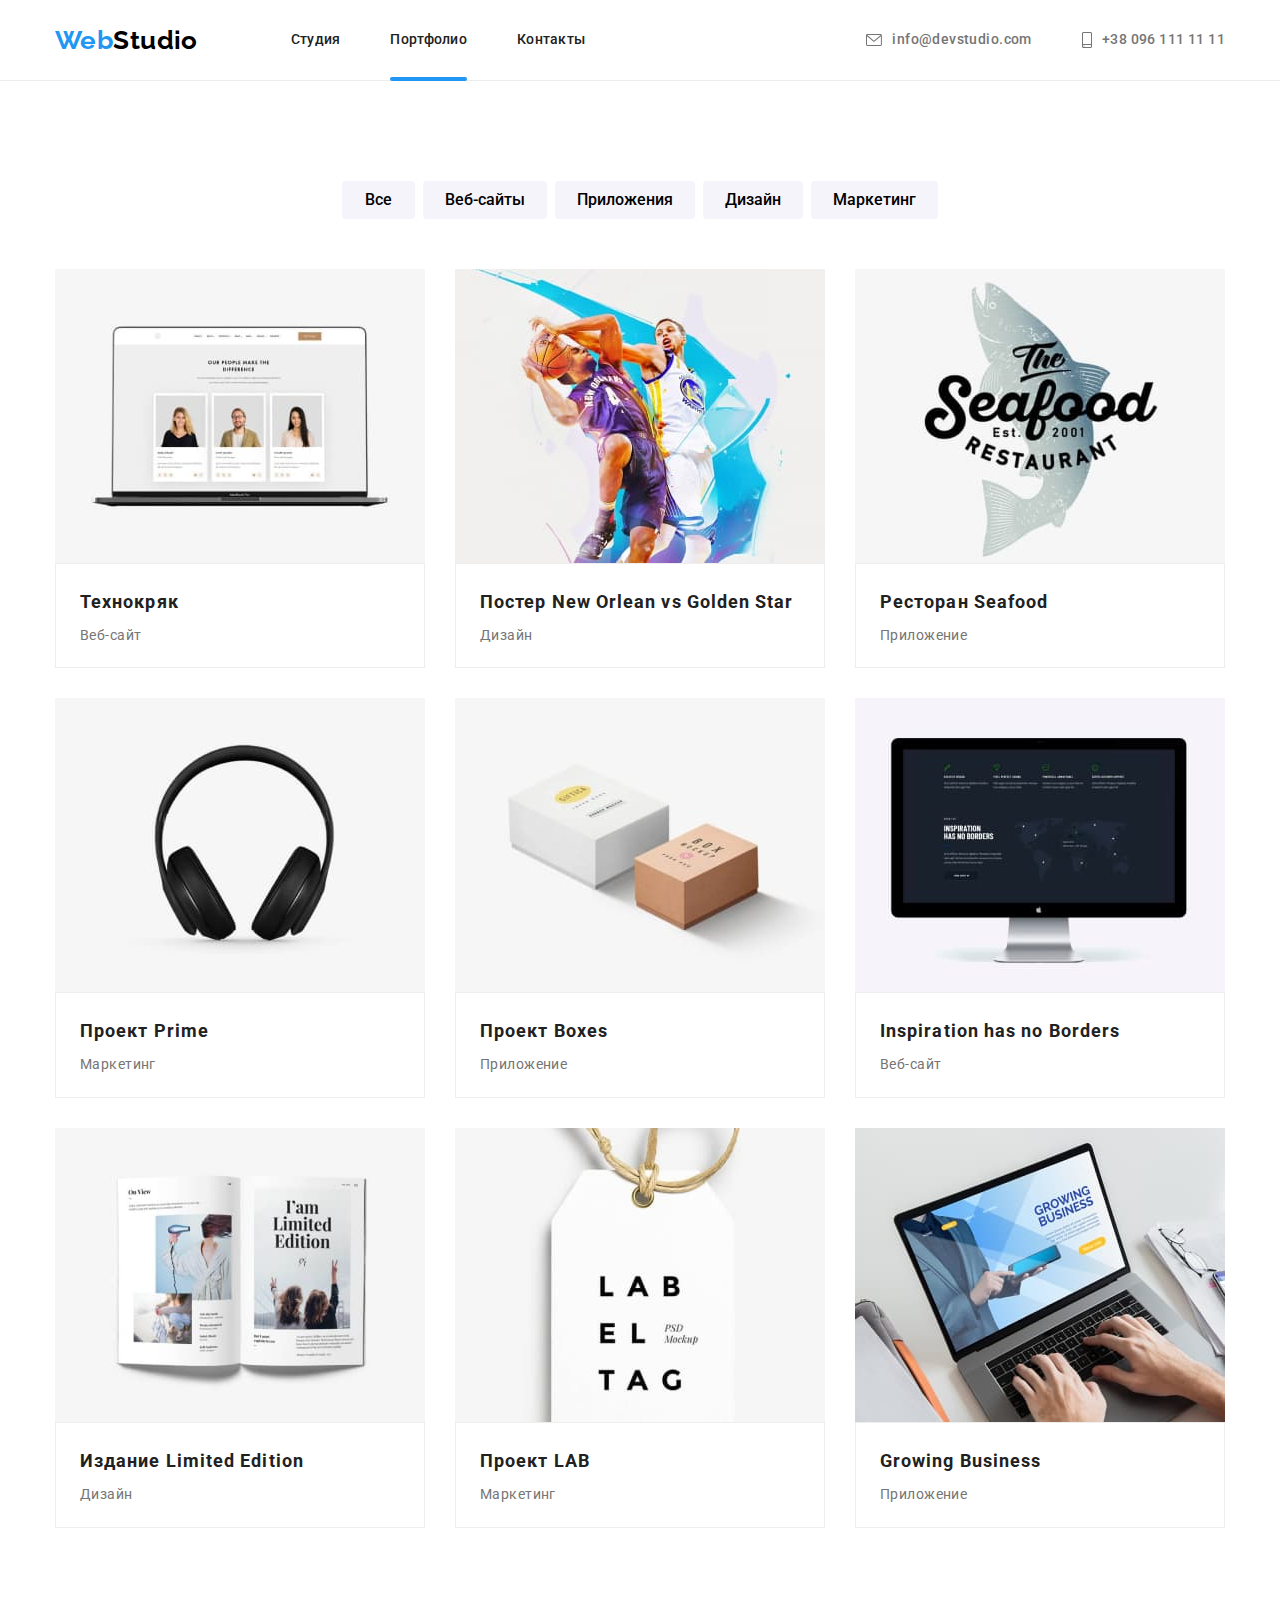
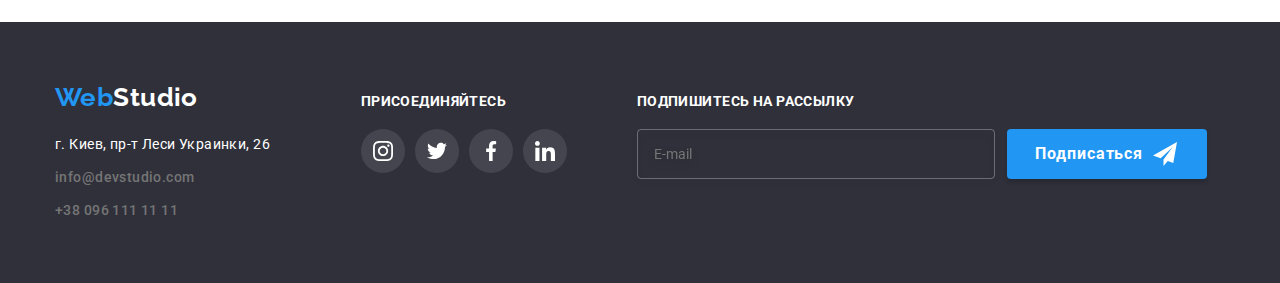
==== portfolio.html @ 2341b4da "add" ====
<!DOCTYPE html>
<html lang="en">
<head>
    <meta charset="UTF-8">
    <meta http-equiv="X-UA-Compatible" content="IE=edge">
    <meta name="viewport" content="width=device-width, initial-scale=1.0">
    <title>Document</title>
    <link rel="preconnect" href="https://fonts.googleapis.com">
    <link rel="preconnect" href="https://fonts.gstatic.com" crossorigin>
    <link href="https://fonts.googleapis.com/css2?family=Raleway:wght@700&family=Roboto:wght@400;500;700;900&display=swap" rel="stylesheet">
    <link rel="stylesheet" href="https://cdnjs.cloudflare.com/ajax/libs/modern-normalize/1.1.0/modern-normalize.min.css">
    <link rel="stylesheet" href="./css/styles.css">
    <link rel="stylesheet" href="./css/main.min.css">
</head>
<body>
    <header class="header">
        <div class="container">
            <nav class="navigation"><a href="./index.html" class="logo">Web<span class="logo__two">Studio</span></a>
                <ul class="header__list">
                    <li class="header__list-item"><a href="./index.html" class="header__buttons">Студия</a></li>
                    <li class="header__list-item"><a href="./portfolio.html" class="header__buttons current">Портфолио</a></li>
                    <li class="header__list-item"><a href="#" class="header__buttons">Контакты</a></li>
                </ul>
            </nav>
            <ul class="header__list-two">
                <li class="header__list-two-item"><a href="mailto:info@devstudio.com" class="email"><svg
                            class="email-envelope" width="16" height="12">
                            <use href="./images/icons.svg#icon-envelope"></use>
                        </svg>info@devstudio.com</a></li>
                <li class="phone-contacts"><a href="tel:+380961111111" class="phone"><svg class="smartphone" width="10"
                            height="16">
                            <use href="./images/icons.svg#icon-smartphone"></use>
                        </svg>+38 096 111 11 11</a></li>
            </ul>
        </div>
    </header>

        <main>
            <section class="our-works__list">
                <div class="container">
                    <h1 class="visually-hidden">Наши работы</h1>
                    <ul class="list-portfolio">
                        <li class="list-portfolio__item"><button type="button" class="buttons-portfolio">Все</button></li>
            
                        <li class="list-portfolio__item"><button type="button" class="buttons-portfolio">Веб-сайты</button></li>
            
                        <li class="list-portfolio__item"><button type="button" class="buttons-portfolio">Приложения</button></li>
            
                        <li class="list-portfolio__item"><button type="button" class="buttons-portfolio">Дизайн</button></li>
            
                        <li class="list-portfolio__item"><button type="button" class="buttons-portfolio">Маркетинг</button></li>
                    </ul>
            
                
                    <ul class="works-list">
                        <li class="works-list__item">
                            <a href="#" class="works-list__link">
                                <div class="portfolio__up-text__wrap"><img src="./images/portf1.jpg" alt="Ноутбук с открытым веб-сайтом" width="370" height="294">
                                <p class="portfolio__up-text">Ресурс пропонує комплексні пропозиції з різним рівнем функціоналу та сервісів. Все це дозволить відвідувачу отримати вичерпні відомості про компанію чи приватну особу.</p></div>
                            <div class="works-list__description">
                                <h2 class="portfolio-title">Технокряк</h2>
                                <p class="colour-type-of-work">Веб-сайт</p>
                            </div></a>
                        </li>
                        <li class="works-list__item">
                            <a href="#" class="works-list__link">
                                <div class="portfolio__up-text__wrap"><img src="./images/portf2.jpg" alt="Ноутбук с открытым веб-сайтом" width="370" height="294">
                                <p class="portfolio__up-text">Ресурс пропонує комплексні пропозиції з різним рівнем функціоналу та сервісів. Все це дозволить відвідувачу отримати вичерпні відомості про компанію чи приватну особу.</p></div>
                            <div class="works-list__description">
                                <h2 class="portfolio-title">Постер New Orlean vs Golden Star</h2>
                                <p class="colour-type-of-work">Дизайн</p>
                            </div></a>
                        </li>
                        <li class="works-list__item">
                            <a href="#" class="works-list__link">
                                <div class="portfolio__up-text__wrap"><img src="./images/portf3.jpg" alt="Ноутбук с открытым веб-сайтом" width="370" height="294">
                                <p class="portfolio__up-text">Ресурс пропонує комплексні пропозиції з різним рівнем функціоналу та сервісів. Все це дозволить відвідувачу отримати вичерпні відомості про компанію чи приватну особу.</p></div>
                            <div class="works-list__description">
                                <h2 class="portfolio-title">Ресторан Seafood</h2>
                                <p class="colour-type-of-work">Приложение</p>
                            </div></a>
                        </li>
                        <li class="works-list__item">
                            <a href="#" class="works-list__link">
                                <div class="portfolio__up-text__wrap"><img src="./images/portf4.jpg" alt="Ноутбук с открытым веб-сайтом" width="370" height="294">
                                <p class="portfolio__up-text">Ресурс пропонує комплексні пропозиції з різним рівнем функціоналу та сервісів. Все це дозволить відвідувачу отримати вичерпні відомості про компанію чи приватну особу.</p></div>
                            <div class="works-list__description">
                                <h2 class="portfolio-title">Проект Prime</h2>
                                <p class="colour-type-of-work">Маркетинг</p>
                            </div>
                            </a>
                        </li>
                        <li class="works-list__item">
                            <a href="#" class="works-list__link">
                                <div class="portfolio__up-text__wrap"><img src="./images/portf5.jpg" alt="Ноутбук с открытым веб-сайтом" width="370" height="294">
                                <p class="portfolio__up-text">Ресурс пропонує комплексні пропозиції з різним рівнем функціоналу та сервісів. Все це дозволить відвідувачу отримати вичерпні відомості про компанію чи приватну особу.</p></div>
                            <div class="works-list__description">
                                <h2 class="portfolio-title">Проект Boxes</h2>
                                <p class="colour-type-of-work">Приложение</p>
                            </div></a>
                        </li>
                        <li class="works-list__item">
                            <a href="#" class="works-list__link">
                                <div class="portfolio__up-text__wrap"><img src="./images/portf6.jpg" alt="Ноутбук с открытым веб-сайтом" width="370" height="294">
                                <p class="portfolio__up-text">Ресурс пропонує комплексні пропозиції з різним рівнем функціоналу та сервісів. Все це дозволить відвідувачу отримати вичерпні відомості про компанію чи приватну особу.</p></div>
                            <div class="works-list__description">
                                <h2 class="portfolio-title">Inspiration has no Borders</h2>
                                <p class="colour-type-of-work">Веб-сайт</p>
                            </div></a>
                        </li>
                        <li class="works-list__item">
                            <a href="#" class="works-list__link">
                                <div class="portfolio__up-text__wrap"><img src="./images/portf7.jpg" alt="Ноутбук с открытым веб-сайтом" width="370" height="294">
                                <p class="portfolio__up-text">Ресурс пропонує комплексні пропозиції з різним рівнем функціоналу та сервісів. Все це дозволить відвідувачу отримати вичерпні відомості про компанію чи приватну особу.</p></div>
                            <div class="works-list__description">
                                <h2 class="portfolio-title">Издание Limited Edition</h2>
                                <p class="colour-type-of-work">Дизайн</p>
                            </div></a>
                        </li>
                        <li class="works-list__item">
                            <a href="#" class="works-list__link">
                                <div class="portfolio__up-text__wrap"><img src="./images/portf8.jpg" alt="Ноутбук с открытым веб-сайтом" width="370" height="294">
                                <p class="portfolio__up-text">Ресурс пропонує комплексні пропозиції з різним рівнем функціоналу та сервісів. Все це дозволить відвідувачу отримати вичерпні відомості про компанію чи приватну особу.</p></div>
                            <div class="works-list__description">
                                <h2 class="portfolio-title">Проект LAB</h2>
                                <p class="colour-type-of-work">Маркетинг</p>
                            </div></a>
                        </li>
                        <li class="works-list__item">
                            <a href="#" class="works-list__link">
                                <div class="portfolio__up-text__wrap"><img src="./images/portf9.jpg" alt="Ноутбук с открытым веб-сайтом" width="370" height="294">
                                <p class="portfolio__up-text">Ресурс пропонує комплексні пропозиції з різним рівнем функціоналу та сервісів. Все це дозволить відвідувачу отримати вичерпні відомості про компанію чи приватну особу.</p></div>
                            <div class="works-list__description">
                                <h2 class="portfolio-title">Growing Business</h2>
                                <p class="colour-type-of-work">Приложение</p>
                            </div></a>
                        </li>
                    </ul>
                </div>
            </section>
        </main>

        <footer class="footer">
            <div class="container">
                <div class="footer__section">
                    <a href="./index.html" class="logo">Web<span class="logo__three">Studio</span></a>
                    <address>
                        <ul class="footer__list">
                            <li class="footer__list-item"><a href="https://goo.gl/maps/CPtrU1FHBa2aNyZL9" target="_blank"
                                    rel="noopener noreferrer nofollow" class="location">г. Киев, пр-т Леси Украинки, 26</a></li>
                            <li class="footer__list-item"><a href="mailto:info@devstudio.com"
                                    class="email">info@devstudio.com</a></li>
                            <li class="footer__list-item"><a href="tel:+380961111111" class="phone">+38 096 111 11 11</a></li>
                        </ul>
                    </address>
                </div>
                <div class="footer__section">
                    <p class="footer__join">Присоединяйтесь</h2>
                    <ul class="footer__media-list">
                        <li class="footer__social-media"><a href="" class="footer__media-item media-item-footer"><svg class="footer__instagram"
                                    width="20" height="20">
                                    <use href="./images/icons.svg#icon-instagram"></use>
                                </svg></a></li>
                        <li class="footer__social-media"><a href="" class="footer__media-item media-item-footer"><svg class="footer__twitter"
                                    width="20" height="20">
                                    <use href="./images/icons.svg#icon-twitter"></use>
                                </svg></a></li>
                        <li class="footer__social-media"><a href="" class="footer__media-item media-item-footer"><svg class="footer__facebook"
                                    width="20" height="20">
                                    <use href="./images/icons.svg#icon-facebook"></use>
                                </svg></a></li>
                        <li class="footer__social-media"><a href="" class="footer__media-item media-item-footer"><svg class="footer__linkedin"
                                    width="20" height="20">
                                    <use href="./images/icons.svg#icon-linkedin"></use>
                                </svg></a></li>
                    </ul>
                </div>
                <div>
                    <p class="footer__sign-up">Подпишитесь на рассылку</p>
                    <form class="online__form">
                        <input type="email" class="online__input" placeholder="E-mail">
                        <button type="submit" class="online__btn btn">Подписаться <svg class="send-icon" width="24" height="24">
                                <use href="./images/icons.svg#icon-icon-send"></use>
                            </svg></button>
                    </form>
        
                </div>
            </div>
        </footer>
</body>
</html>
---- css/styles.css ----

---- css/main.min.css ----
:root{--primary-text-colour: #212121;--accent-text-colour: #2196F3;--background-colour: #FFFFFF;--black-colour: #000;--grey-colour: #2F303A;--light-grey-colour: #757575;--for-one-white: #F5F4FA;--smth-grey: #EEEEEE;--for-header: #ECECEC;--for-media: #AFB1B8}.visually-hidden{position:absolute;white-space:nowrap;width:1px;height:1px;overflow:hidden;border:0;padding:0;clip:rect(0 0 0 0);clip-path:inset(50%);margin:-1px}.container{width:1200px;padding-left:15px;padding-right:15px;margin:0 auto}.list-member{border-radius:4px;margin-right:30px;width:170px;height:92px}.list-member:last-child{margin-right:0}.list-member:hover,.list-member:focus{border:1px solid var(--accent-text-colour)}.media-item-footer{width:44px;height:44px;border-radius:50%;display:flex;align-items:center;justify-content:center;transition:background-color 250ms cubic-bezier(0.4, 0, 0.2, 1)}.media-item-footer:hover,.media-item-footer:focus{background-color:var(--accent-text-colour)}.btn{font-weight:700;font-size:16px;line-height:30px;cursor:pointer;background-color:var(--accent-text-colour);color:var(--background-colour);border:1px rgba(0,0,0,0);transition:background-color 250ms cubic-bezier(0.4, 0, 0.2, 1)}.btn:hover,.btn:focus{background:#188ce8;box-shadow:0px 4px 4px rgba(0,0,0,.15)}a{display:inline-block;text-decoration:none}img{display:block;max-width:100%;height:auto}ul{padding:0;margin:0;list-style:none}body{background-color:var(--background-colour);color:var(--primary-text-colour);font-family:"Roboto",sans-serif;font-size:14px;line-height:1.71;letter-spacing:.03em}.header{border-bottom:1px solid var(--for-header)}.header .container{display:flex;align-items:center}.logo{font-family:"Raleway",sans-serif;font-weight:700;font-size:26px;line-height:1.19;color:var(--accent-text-colour);margin-right:93px;display:block;display:flex}.logo__two{color:var(--black-colour);display:flex}.current:after{content:"";position:absolute;display:block;width:100%;height:4px;bottom:-1px;left:0;background-color:var(--accent-text-colour);border:none;border-radius:2px}.header__list{margin:0;padding:0;display:block;display:flex;align-items:center}.header__list .header__list-item{margin-right:50px}.header__list .header__list-item:last-child{margin-right:0}.header__list .phone-contacts{margin-right:0}.header__list:hover,.header__list:focus{color:var(--accent-text-colour)}.header__list-two{margin:0;padding:0;display:block;display:flex;align-items:center}.header__list-two .header__list-two-item{margin-right:50px}.header__list-two:hover,.header__list-two:focus{color:var(--accent-text-colour)}.navigation{margin-right:auto;display:flex;align-items:center}.header__buttons{position:relative;font-weight:500;font-size:14px;line-height:1.14;letter-spacing:.02em;color:var(--primary-text-colour);padding-top:32px;padding-bottom:32px;display:inline-block;transition:color 250ms cubic-bezier(0.4, 0, 0.2, 1)}.header__buttons:hover,.header__buttons:focus{color:var(--accent-text-colour)}.phone{color:var(--light-grey-colour);font-weight:500;display:flex;align-items:center;fill:currentColor;transition:color 250ms cubic-bezier(0.4, 0, 0.2, 1)}.phone:focus,.phone:hover{color:var(--accent-text-colour)}.email{color:var(--light-grey-colour);font-weight:500;display:flex;align-items:center;fill:currentColor;transition:color 250ms cubic-bezier(0.4, 0, 0.2, 1)}.email:focus,.email:hover{color:var(--accent-text-colour)}.email-envelope{margin-right:10px}.smartphone{margin-right:10px}.smartphone:hover,.smartphone:focus{fill:var(--accent-text-colour)}.hero{background-image:linear-gradient(rgba(47, 48, 58, 0.4), rgba(47, 48, 58, 0.4)),url(../images/hero.jpg);background-position:center;background-size:1600px 600px;background-repeat:no-repeat;text-align:center;padding-bottom:200px;padding-top:200px}.order__button{display:inline-block;font-size:16px;font-weight:700;line-height:1.875;cursor:pointer;background-color:var(--accent-text-colour);color:var(--background-colour);border:1px rgba(0,0,0,0);padding:10px 32px;min-width:216px;border-radius:4px;transition:background-color 250ms cubic-bezier(0.4, 0, 0.2, 1)}.order__button:hover,.order__button:focus{background:#188ce8;box-shadow:0px 4px 4px rgba(0,0,0,.15)}.decidions{font-weight:900;font-size:44px;line-height:1.4;letter-spacing:.06em;text-transform:uppercase;color:var(--background-colour);margin-top:0px;margin-bottom:30px}.hero__container{width:696px}.particular-qualities{padding-top:94px}.our-qualities{font-weight:700;font-size:36px;line-height:1.7;text-align:center;margin-top:0;margin-bottom:50px}.our-qualities__list{display:flex;padding-left:0px}.our-qualities__list-item{margin-right:30px}.diagram__background,.clock__background,.antenna__background,.astronaut__background{background-color:var(--for-one-white);width:270px;height:120px;display:flex;align-items:center;justify-content:center;margin-bottom:20px}.our-special-quality{margin-top:0;font-weight:700;font-size:14px;line-height:1.14;text-transform:uppercase}.our-qualities__text{font-weight:400;font-size:14px;line-height:1.7;color:var(--light-grey-colour);margin:0}.what-we-do__section{padding-bottom:94px;padding-top:94px}.what-we-do{font-weight:700;font-size:36px;line-height:1.7;text-align:center;margin-top:0;margin-bottom:50px}.what-we-do__list{display:flex;margin-bottom:0;margin-top:0;padding-left:0}.what-we-do__list .what-we-do__photo{margin-right:30px}.what-we-do__list .what-we-do__photo:last-child{margin-right:0px}.what-we-do__div{position:relative}.what-we-do__wrap{font-weight:700;font-size:14px;line-height:1.14;text-align:center;letter-spacing:.03em;text-transform:uppercase;color:var(--background-colour);background-color:rgba(47,48,58,.8);padding-top:27px;width:370px;height:70px;position:absolute;bottom:0;margin:0}.team{background-color:var(--for-one-white);padding-top:94px;padding-bottom:94px;margin-left:0;margin-bottom:0;margin-top:0}.team__list{display:flex}.our-team{font-weight:700;font-size:36px;line-height:1.7;text-align:center;margin-top:0;margin-bottom:50px}.team__member{box-shadow:0px 1px 3px rgba(0,0,0,.12),0px 1px 1px rgba(0,0,0,.14),0px 2px 1px rgba(0,0,0,.2);border-radius:0px 0px 4px 4px;background-color:var(--background-colour)}.team__member:last-child{margin-right:0}.team__list .team__member:not(:last-child){margin-right:30px}.name-surname{font-weight:500;font-size:16px;line-height:1.19;text-align:center;margin-top:0;margin-bottom:10px}.role{font-weight:400;font-size:14px;line-height:1.7;color:var(--light-grey-colour);text-align:center;margin:0;margin-bottom:16px}.name-role{padding-top:30px;padding-bottom:30px}.media-item__list{display:flex;margin-right:10px;align-items:center;justify-content:center;padding:0}.media-item__list:last-child{margin-right:0px;gap:10px}.media-item{background-color:var(--background-colour);color:var(--for-media);fill:currentColor;transition:color 250ms cubic-bezier(0.4, 0, 0.2, 1),background-color 250ms cubic-bezier(0.4, 0, 0.2, 1)}.media-item:hover,.media-item:focus{background-color:var(--accent-text-colour);fill:var(--background-colour)}.our-clients{font-weight:700;font-size:36px;line-height:1.17;text-align:center;letter-spacing:.03em;margin:0;margin-bottom:50px}.clients{padding-top:94px;padding-bottom:94px}.clients__list{display:flex}.link-of-clients__list{border:1px solid var(--for-media);width:100%;height:100%;display:flex;align-items:center;justify-content:center;color:var(--for-media);fill:currentColor;transition:color 250ms cubic-bezier(0.4, 0, 0.2, 1),border 250ms cubic-bezier(0.4, 0, 0.2, 1)}.link-of-clients__list:hover,.link-of-clients__list:focus{color:var(--accent-text-colour);border:1px solid var(--accent-text-colour)}.clients__svg:hover,.clients__svg:focus{fill:currentColor}.clients__list-member{border-radius:4px;margin-right:30px;width:170px;height:92px}.clients__list-member:last-child{margin-right:0}.clients__list-member:hover,.clients__list-member:focus{border:1px solid var(--accent-text-colour)}.footer{background-color:var(--grey-colour);padding-top:60px;padding-bottom:60px;display:flex}.footer .container{display:flex;align-items:baseline}.location{font-size:14px;line-height:1.7;color:var(--background-colour);background-color:var(--grey-colour);transition:color 250ms cubic-bezier(0.4, 0, 0.2, 1)}.location:hover,.location:focus{color:var(--accent-text-colour)}.footer__section{margin-right:70px}.footer__join{font-weight:700;font-size:14px;line-height:16px;margin-top:0;margin-bottom:20px;letter-spacing:.03em;text-transform:uppercase;color:var(--background-colour)}.footer__sign-up{font-weight:700;font-size:14px;line-height:16px;margin-top:0;margin-bottom:20px;letter-spacing:.03em;text-transform:uppercase;color:var(--background-colour)}.footer__media-list{display:flex;align-items:center;margin-bottom:0}.footer__social-media{margin-right:10px}.footer__social-media:last-child{margin-right:0}.footer__media-item{width:44px;height:44px;border-radius:50%;background-color:rgba(255,255,255,.1);display:flex;align-items:center;justify-content:center;transition:background-color 250ms cubic-bezier(0.4, 0, 0.2, 1)}.footer__media-item:hover,.footer__media-item:focus{background-color:var(--accent-text-colour)}.footer__linkedin{fill:var(--background-colour)}.footer__linkedin:focus,.footer__linkedin:hover{fill:var(--background-colour)}.footer__instagram{fill:var(--background-colour)}.footer__instagram:focus,.footer__instagram:hover{fill:var(--background-colour)}.footer__twitter{fill:var(--background-colour)}.footer__twitter:focus,.footer__twitter:hover{fill:var(--background-colour)}.footer__facebook{fill:var(--background-colour)}.footer__facebook:focus,.footer__facebook:hover{fill:var(--background-colour)}.online__form{display:flex}.online__input{width:358px;height:50px;border:1px solid rgba(255,255,255,.3);filter:drop-shadow(0px 4px 4px rgba(0, 0, 0, 0.15));border-radius:4px;background-color:rgba(0,0,0,0);padding-right:16px;padding-left:16px;margin-right:12px}.online__btn{width:200px;height:50px;background:var(--accent-text-colour);box-shadow:0px 4px 4px rgba(0,0,0,.15);border-radius:4px;border:1px rgba(0,0,0,0);font-weight:700;font-size:16px;line-height:1.8;color:var(--background-colour);display:flex;align-items:center;text-align:center;padding-left:28px;letter-spacing:.06em;cursor:pointer}.send-icon{fill:var(--background-colour);margin-left:10px}.footer__list{font-style:normal;margin:0;padding:0}.footer__list:hover,.footer__list:focus{color:var(--accent-text-colour)}.footer__list-item:not(:last-child){margin-bottom:9px}.logo__three{color:var(--background-colour);margin-bottom:20px}.our-works__list{padding-bottom:94px;padding-top:100px}.list-portfolio{display:flex;margin-bottom:50px;padding-left:0;justify-content:center}.list-portfolio .list-portfolio__item{margin-right:8px}.list-portfolio :last-child{margin-right:0}.buttons-portfolio{display:inline-block;cursor:pointer;font-size:16px;line-height:1.6;font-weight:500;text-align:center;font-family:inherit;background-color:var(--for-one-white);border:1px rgba(0,0,0,0);border-radius:4px;padding:6px 22px;min-width:73px;transition:box-shadow 250ms cubic-bezier(0.4, 0, 0.2, 1);transition:color 250ms cubic-bezier(0.4, 0, 0.2, 1);transition:background-color 250ms cubic-bezier(0.4, 0, 0.2, 1)}.buttons-portfolio:hover,.buttons-portfolio:focus{color:var(--background-colour);background-color:var(--accent-text-colour);box-shadow:0px 3px 1px rgba(0,0,0,.1),0px 1px 2px rgba(0,0,0,.08),0px 2px 2px rgba(0,0,0,.12)}.works-list__link{transition:box-shadow 250ms cubic-bezier(0.4, 0, 0.2, 1)}.works-list__link:focus,.works-list__link:hover{box-shadow:0px 1px 1px rgba(0,0,0,.12),0px 4px 4px rgba(0,0,0,.06),1px 4px 6px rgba(0,0,0,.16)}.works-list{display:flex;flex-wrap:wrap;text-align:center;margin:0;padding:0;margin-right:-30px;margin-bottom:-30px}.works-list .works-list__item{width:370px;margin-right:30px;margin-bottom:30px}.works-list__link:hover .portfolio__up-text,.works-list__link:focus .portfolio__up-text{transform:translateY(0)}.portfolio__up-text__wrap{position:relative;overflow:hidden}.portfolio__up-text{position:absolute;text-align:start;top:0;left:0;font-weight:400;font-size:18px;line-height:1.56;letter-spacing:.03em;color:#fff;background-color:rgba(33,150,243,.9);padding:63px 24px;height:100%;transform:translateY(100%);transition:transform 250ms cubic-bezier(0.4, 0, 0.2, 1);margin:0}.works-list__description{padding:20px 24px;border:1px solid var(--smth-grey)}.portfolio-title{font-size:18px;line-height:2;letter-spacing:.06em;margin-top:0;margin-bottom:4px;text-align:start;color:var(--primary-text-colour)}.buttons-ptf:hover,.buttons-ptf:focus{background-color:var(--accent-text-colour);color:var(--background-colour);box-shadow:0px 3px 1px rgba(0,0,0,.1),0px 1px 2px rgba(0,0,0,.08),0px 2px 2px rgba(0,0,0,.12)}.colour-type-of-work{color:var(--light-grey-colour);margin:0;text-align:start}.backdrop{position:fixed;top:0;width:100%;height:100%;background-color:rgba(48,48,48,.467);transition:opacity 250ms cubic-bezier(0.4, 0, 0.2, 1),visibility 250ms}.modal{position:absolute;width:528px;min-height:581px;background-color:var(--background-colour);box-shadow:0px 1px 3px rgba(0,0,0,.12),0px 1px 1px rgba(0,0,0,.14),0px 2px 1px rgba(0,0,0,.2);border-radius:4px;top:50%;left:50%;transform:translate(-50%, -50%) scale(1);transition:transform 250ms;padding:40px}.backdrop.is-hidden .modal{transform:translate(-50%, -50%) scale(0)}.modal-close{position:absolute;right:8px;top:8px;width:30px;height:30px;border:1px solid rgba(0,0,0,.1);border-radius:50%;background-color:rgba(0,0,0,0)}.modal-close:focus,.modal-close:hover{fill:var(--accent-text-colour)}.modal-icon{position:absolute;top:50%;left:50%;transform:translate(-50%, -50%)}.is-hidden{opacity:0;visibility:hidden;pointer-events:none}.no-scroll{overflow:hidden}.modal-title{font-weight:700;font-size:20px;line-height:1.15;text-align:center;letter-spacing:.03em;color:var(--primary-text-colour);margin-bottom:30px;margin-top:0}.form-input{padding-left:42px;padding-right:42px;width:100%;height:40px;border:1px solid rgba(33,33,33,.2);border-radius:4px;font-size:12px}.form-input:focus{outline-color:var(--accent-text-colour)}.input-wrap{position:relative}.input-field{margin-bottom:10px}.modal-form-p{font-weight:400;font-size:12px;line-height:1.17;letter-spacing:.01em;color:var(--light-grey-colour)}.form-input-comment{width:448px;height:120px;border:1px solid rgba(33,33,33,.2);border-radius:4px;padding-left:16px;padding-top:12px;resize:none}.form-input-comment:focus{outline-color:var(--accent-text-colour)}.form-input-comment::placeholder{position:absolute;font-weight:400;font-size:12px;line-height:1.17;letter-spacing:.01em;color:rgba(117,117,117,.5)}.modal-form-svg{position:absolute;left:15px;top:50%;transform:translateY(-50%)}.form-input:focus+.modal-form-svg{fill:var(--accent-text-colour)}.button-field{text-align:center}.send-btn{width:200px;height:50px;align-items:center;text-align:center;letter-spacing:.06em}.check-text{display:flex;font-weight:400;font-size:14px;line-height:1.71;letter-spacing:.03em;color:var(--light-grey-colour);align-items:center;justify-content:center}.check-text span{width:16px;height:15px;border:2px solid var(--primary-text-colour);border-radius:3px;margin-right:5px;display:flex;align-items:center;justify-content:center;transition:background-color 250ms cubic-bezier(0.4, 0, 0.2, 1)}.check-text span:focus{border:2px solid var(--accent-text-colour)}.input-check:checked+.check-text span{background-color:var(--accent-text-colour);border:none}.check-icon{fill:rgba(0,0,0,0)}.input-check:checked+.check-text .check-icon{fill:var(--background-colour);border:none}.link-input{color:var(--accent-text-colour);text-decoration:underline var(--accent-text-colour)}/*# sourceMappingURL=main.min.css.map */
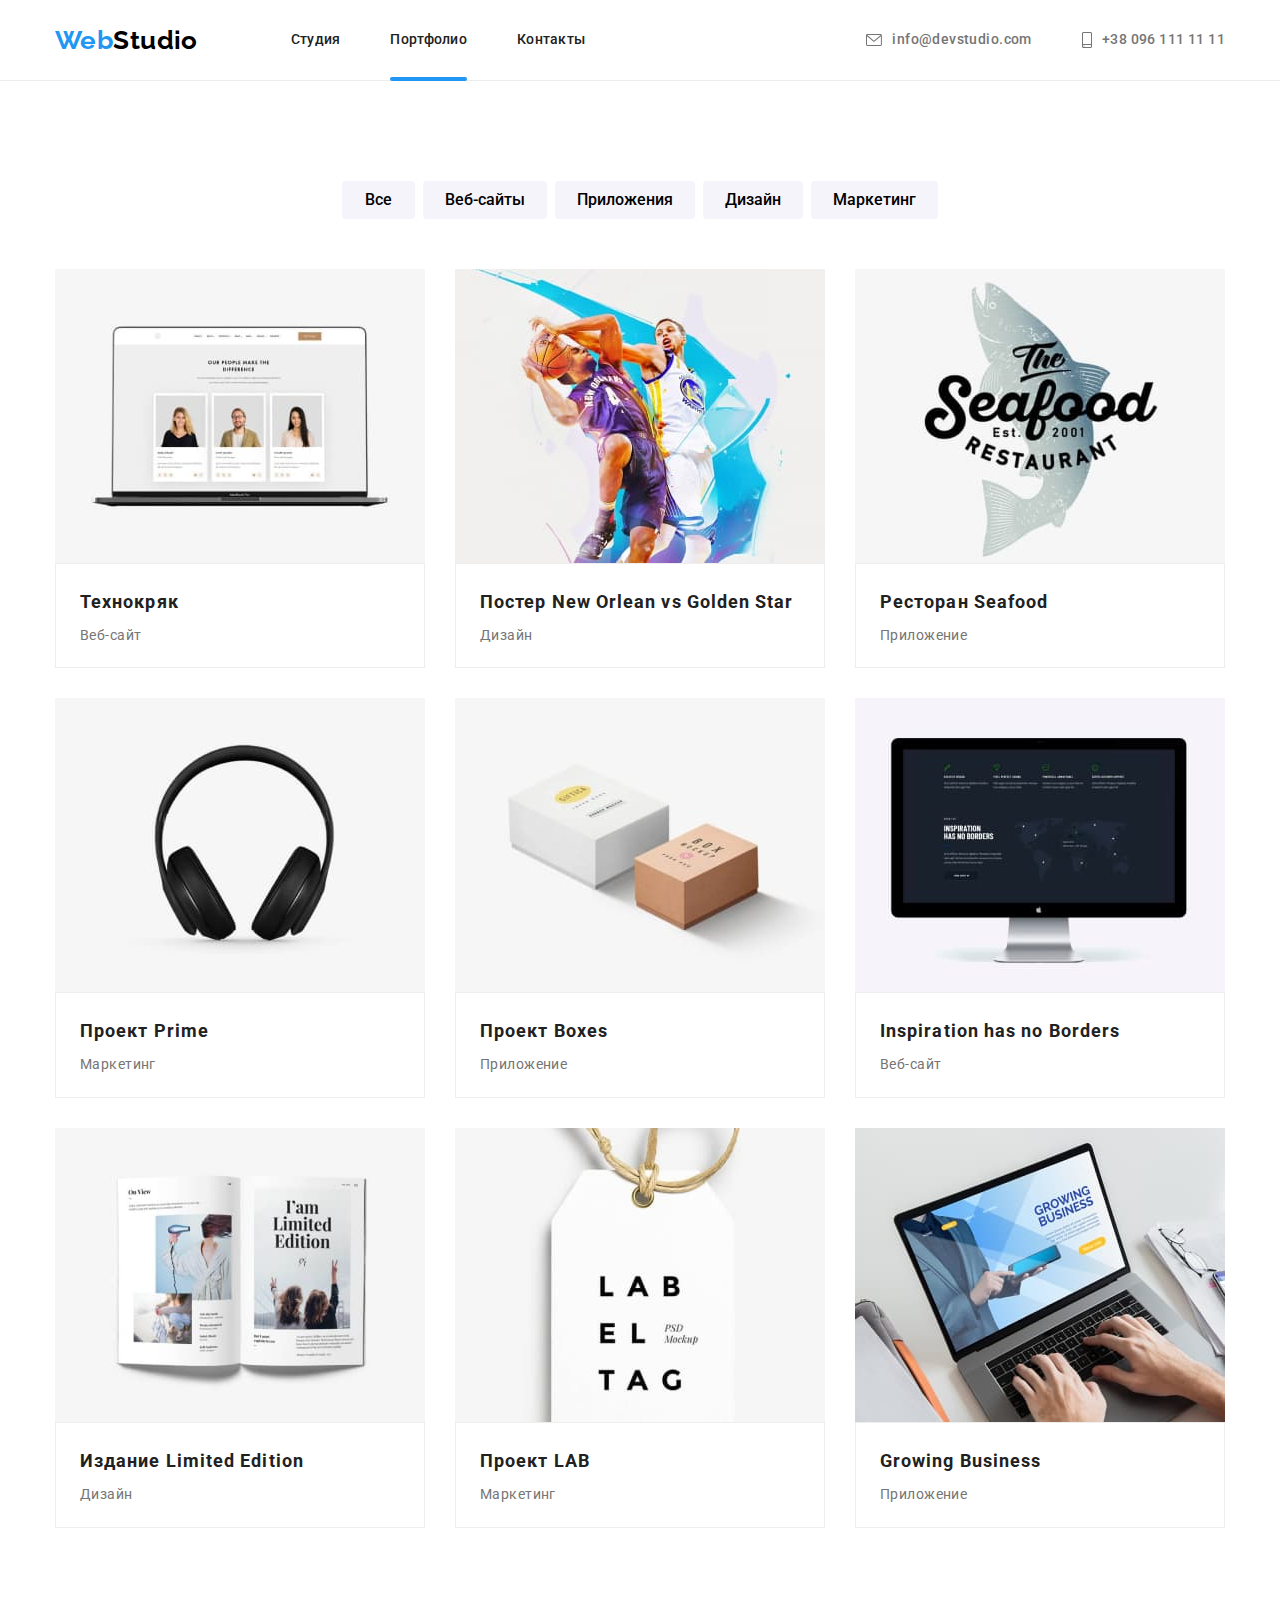
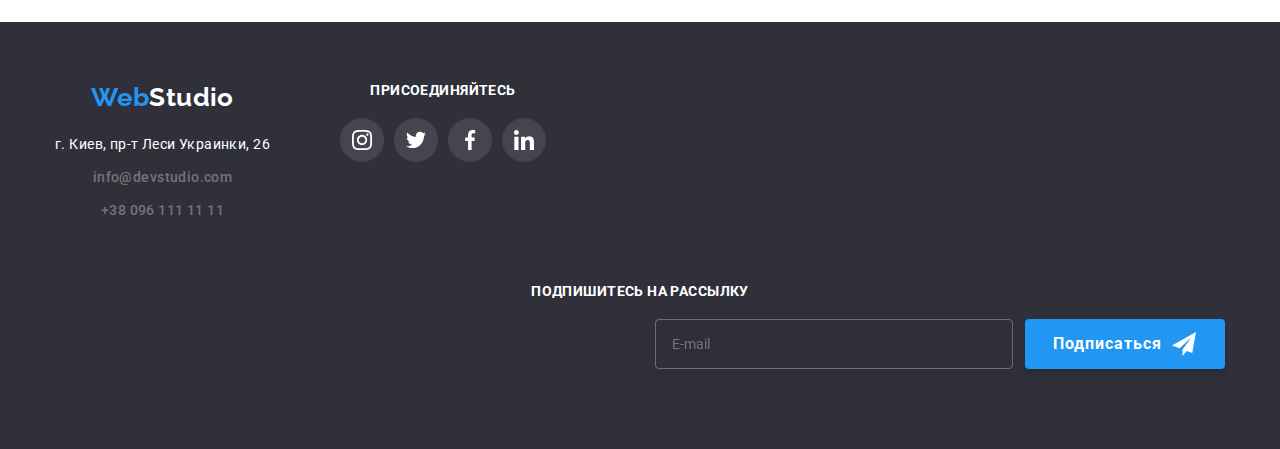
==== commit 955d9868: "актуальная версия" ====
--- a/portfolio.html
+++ b/portfolio.html
@@ -142,48 +142,52 @@
 
         <footer class="footer">
             <div class="container">
-                <div class="footer__section">
-                    <a href="./index.html" class="logo">Web<span class="logo__three">Studio</span></a>
-                    <address>
-                        <ul class="footer__list">
-                            <li class="footer__list-item"><a href="https://goo.gl/maps/CPtrU1FHBa2aNyZL9" target="_blank"
-                                    rel="noopener noreferrer nofollow" class="location">г. Киев, пр-т Леси Украинки, 26</a></li>
-                            <li class="footer__list-item"><a href="mailto:info@devstudio.com"
-                                    class="email">info@devstudio.com</a></li>
-                            <li class="footer__list-item"><a href="tel:+380961111111" class="phone">+38 096 111 11 11</a></li>
+                <div class="footer__social-form">
+                    <div class="footer__section">
+                        <div class="footer__logo">
+                            <a href="./index.html" class="logo">Web<span class="logo__three">Studio</span></a>
+                        </div>
+                        <address>
+                            <ul class="footer__list">
+                                <li class="footer__list-item"><a href="https://goo.gl/maps/CPtrU1FHBa2aNyZL9" target="_blank"
+                                        rel="noopener noreferrer nofollow" class="location">г. Киев, пр-т Леси Украинки, 26</a></li>
+                                <li class="footer__list-item"><a href="mailto:info@devstudio.com" class="email">info@devstudio.com</a></li>
+                                <li class="footer__list-item"><a href="tel:+380961111111" class="phone">+38 096 111 11 11</a></li>
+                            </ul>
+                        </address>
+                    </div>
+                    
+                    <div class="footer__section">
+                        <p class="footer__join">Присоединяйтесь</h2>
+                        <ul class="footer__media-list">
+                            <li class="footer__social-media"><a href="" class="footer__media-item media-item-footer"><svg
+                                        class="footer__instagram" width="20" height="20">
+                                        <use href="./images/icons.svg#icon-instagram"></use>
+                                    </svg></a></li>
+                            <li class="footer__social-media"><a href="" class="footer__media-item media-item-footer"><svg
+                                        class="footer__twitter" width="20" height="20">
+                                        <use href="./images/icons.svg#icon-twitter"></use>
+                                    </svg></a></li>
+                            <li class="footer__social-media"><a href="" class="footer__media-item media-item-footer"><svg
+                                        class="footer__facebook" width="20" height="20">
+                                        <use href="./images/icons.svg#icon-facebook"></use>
+                                    </svg></a></li>
+                            <li class="footer__social-media"><a href="" class="footer__media-item media-item-footer"><svg
+                                        class="footer__linkedin" width="20" height="20">
+                                        <use href="./images/icons.svg#icon-linkedin"></use>
+                                    </svg></a></li>
                         </ul>
-                    </address>
+                    </div>
                 </div>
-                <div class="footer__section">
-                    <p class="footer__join">Присоединяйтесь</h2>
-                    <ul class="footer__media-list">
-                        <li class="footer__social-media"><a href="" class="footer__media-item media-item-footer"><svg class="footer__instagram"
-                                    width="20" height="20">
-                                    <use href="./images/icons.svg#icon-instagram"></use>
-                                </svg></a></li>
-                        <li class="footer__social-media"><a href="" class="footer__media-item media-item-footer"><svg class="footer__twitter"
-                                    width="20" height="20">
-                                    <use href="./images/icons.svg#icon-twitter"></use>
-                                </svg></a></li>
-                        <li class="footer__social-media"><a href="" class="footer__media-item media-item-footer"><svg class="footer__facebook"
-                                    width="20" height="20">
-                                    <use href="./images/icons.svg#icon-facebook"></use>
-                                </svg></a></li>
-                        <li class="footer__social-media"><a href="" class="footer__media-item media-item-footer"><svg class="footer__linkedin"
-                                    width="20" height="20">
-                                    <use href="./images/icons.svg#icon-linkedin"></use>
-                                </svg></a></li>
-                    </ul>
-                </div>
-                <div>
+
+                <div class="">
                     <p class="footer__sign-up">Подпишитесь на рассылку</p>
                     <form class="online__form">
-                        <input type="email" class="online__input" placeholder="E-mail">
-                        <button type="submit" class="online__btn btn">Подписаться <svg class="send-icon" width="24" height="24">
-                                <use href="./images/icons.svg#icon-icon-send"></use>
-                            </svg></button>
-                    </form>
-        
+                    <input type="email" class="online__input" placeholder="E-mail">
+                    <button type="submit" class="online__btn btn">Подписаться <svg class="send-icon" width="24" height="24">
+                            <use href="./images/icons.svg#icon-icon-send"></use>
+                        </svg></button>
+                </form>
                 </div>
             </div>
         </footer>
--- a/css/main.min.css
+++ b/css/main.min.css
@@ -1 +1 @@
-:root{--primary-text-colour: #212121;--accent-text-colour: #2196F3;--background-colour: #FFFFFF;--black-colour: #000;--grey-colour: #2F303A;--light-grey-colour: #757575;--for-one-white: #F5F4FA;--smth-grey: #EEEEEE;--for-header: #ECECEC;--for-media: #AFB1B8}.visually-hidden{position:absolute;white-space:nowrap;width:1px;height:1px;overflow:hidden;border:0;padding:0;clip:rect(0 0 0 0);clip-path:inset(50%);margin:-1px}.container{width:1200px;padding-left:15px;padding-right:15px;margin:0 auto}.list-member{border-radius:4px;margin-right:30px;width:170px;height:92px}.list-member:last-child{margin-right:0}.list-member:hover,.list-member:focus{border:1px solid var(--accent-text-colour)}.media-item-footer{width:44px;height:44px;border-radius:50%;display:flex;align-items:center;justify-content:center;transition:background-color 250ms cubic-bezier(0.4, 0, 0.2, 1)}.media-item-footer:hover,.media-item-footer:focus{background-color:var(--accent-text-colour)}.btn{font-weight:700;font-size:16px;line-height:30px;cursor:pointer;background-color:var(--accent-text-colour);color:var(--background-colour);border:1px rgba(0,0,0,0);transition:background-color 250ms cubic-bezier(0.4, 0, 0.2, 1)}.btn:hover,.btn:focus{background:#188ce8;box-shadow:0px 4px 4px rgba(0,0,0,.15)}a{display:inline-block;text-decoration:none}img{display:block;max-width:100%;height:auto}ul{padding:0;margin:0;list-style:none}body{background-color:var(--background-colour);color:var(--primary-text-colour);font-family:"Roboto",sans-serif;font-size:14px;line-height:1.71;letter-spacing:.03em}.header{border-bottom:1px solid var(--for-header)}.header .container{display:flex;align-items:center}.logo{font-family:"Raleway",sans-serif;font-weight:700;font-size:26px;line-height:1.19;color:var(--accent-text-colour);margin-right:93px;display:block;display:flex}.logo__two{color:var(--black-colour);display:flex}.current:after{content:"";position:absolute;display:block;width:100%;height:4px;bottom:-1px;left:0;background-color:var(--accent-text-colour);border:none;border-radius:2px}.header__list{margin:0;padding:0;display:block;display:flex;align-items:center}.header__list .header__list-item{margin-right:50px}.header__list .header__list-item:last-child{margin-right:0}.header__list .phone-contacts{margin-right:0}.header__list:hover,.header__list:focus{color:var(--accent-text-colour)}.header__list-two{margin:0;padding:0;display:block;display:flex;align-items:center}.header__list-two .header__list-two-item{margin-right:50px}.header__list-two:hover,.header__list-two:focus{color:var(--accent-text-colour)}.navigation{margin-right:auto;display:flex;align-items:center}.header__buttons{position:relative;font-weight:500;font-size:14px;line-height:1.14;letter-spacing:.02em;color:var(--primary-text-colour);padding-top:32px;padding-bottom:32px;display:inline-block;transition:color 250ms cubic-bezier(0.4, 0, 0.2, 1)}.header__buttons:hover,.header__buttons:focus{color:var(--accent-text-colour)}.phone{color:var(--light-grey-colour);font-weight:500;display:flex;align-items:center;fill:currentColor;transition:color 250ms cubic-bezier(0.4, 0, 0.2, 1)}.phone:focus,.phone:hover{color:var(--accent-text-colour)}.email{color:var(--light-grey-colour);font-weight:500;display:flex;align-items:center;fill:currentColor;transition:color 250ms cubic-bezier(0.4, 0, 0.2, 1)}.email:focus,.email:hover{color:var(--accent-text-colour)}.email-envelope{margin-right:10px}.smartphone{margin-right:10px}.smartphone:hover,.smartphone:focus{fill:var(--accent-text-colour)}.hero{background-image:linear-gradient(rgba(47, 48, 58, 0.4), rgba(47, 48, 58, 0.4)),url(../images/hero.jpg);background-position:center;background-size:1600px 600px;background-repeat:no-repeat;text-align:center;padding-bottom:200px;padding-top:200px}.order__button{display:inline-block;font-size:16px;font-weight:700;line-height:1.875;cursor:pointer;background-color:var(--accent-text-colour);color:var(--background-colour);border:1px rgba(0,0,0,0);padding:10px 32px;min-width:216px;border-radius:4px;transition:background-color 250ms cubic-bezier(0.4, 0, 0.2, 1)}.order__button:hover,.order__button:focus{background:#188ce8;box-shadow:0px 4px 4px rgba(0,0,0,.15)}.decidions{font-weight:900;font-size:44px;line-height:1.4;letter-spacing:.06em;text-transform:uppercase;color:var(--background-colour);margin-top:0px;margin-bottom:30px}.hero__container{width:696px}.particular-qualities{padding-top:94px}.our-qualities{font-weight:700;font-size:36px;line-height:1.7;text-align:center;margin-top:0;margin-bottom:50px}.our-qualities__list{display:flex;padding-left:0px}.our-qualities__list-item{margin-right:30px}.diagram__background,.clock__background,.antenna__background,.astronaut__background{background-color:var(--for-one-white);width:270px;height:120px;display:flex;align-items:center;justify-content:center;margin-bottom:20px}.our-special-quality{margin-top:0;font-weight:700;font-size:14px;line-height:1.14;text-transform:uppercase}.our-qualities__text{font-weight:400;font-size:14px;line-height:1.7;color:var(--light-grey-colour);margin:0}.what-we-do__section{padding-bottom:94px;padding-top:94px}.what-we-do{font-weight:700;font-size:36px;line-height:1.7;text-align:center;margin-top:0;margin-bottom:50px}.what-we-do__list{display:flex;margin-bottom:0;margin-top:0;padding-left:0}.what-we-do__list .what-we-do__photo{margin-right:30px}.what-we-do__list .what-we-do__photo:last-child{margin-right:0px}.what-we-do__div{position:relative}.what-we-do__wrap{font-weight:700;font-size:14px;line-height:1.14;text-align:center;letter-spacing:.03em;text-transform:uppercase;color:var(--background-colour);background-color:rgba(47,48,58,.8);padding-top:27px;width:370px;height:70px;position:absolute;bottom:0;margin:0}.team{background-color:var(--for-one-white);padding-top:94px;padding-bottom:94px;margin-left:0;margin-bottom:0;margin-top:0}.team__list{display:flex}.our-team{font-weight:700;font-size:36px;line-height:1.7;text-align:center;margin-top:0;margin-bottom:50px}.team__member{box-shadow:0px 1px 3px rgba(0,0,0,.12),0px 1px 1px rgba(0,0,0,.14),0px 2px 1px rgba(0,0,0,.2);border-radius:0px 0px 4px 4px;background-color:var(--background-colour)}.team__member:last-child{margin-right:0}.team__list .team__member:not(:last-child){margin-right:30px}.name-surname{font-weight:500;font-size:16px;line-height:1.19;text-align:center;margin-top:0;margin-bottom:10px}.role{font-weight:400;font-size:14px;line-height:1.7;color:var(--light-grey-colour);text-align:center;margin:0;margin-bottom:16px}.name-role{padding-top:30px;padding-bottom:30px}.media-item__list{display:flex;margin-right:10px;align-items:center;justify-content:center;padding:0}.media-item__list:last-child{margin-right:0px;gap:10px}.media-item{background-color:var(--background-colour);color:var(--for-media);fill:currentColor;transition:color 250ms cubic-bezier(0.4, 0, 0.2, 1),background-color 250ms cubic-bezier(0.4, 0, 0.2, 1)}.media-item:hover,.media-item:focus{background-color:var(--accent-text-colour);fill:var(--background-colour)}.our-clients{font-weight:700;font-size:36px;line-height:1.17;text-align:center;letter-spacing:.03em;margin:0;margin-bottom:50px}.clients{padding-top:94px;padding-bottom:94px}.clients__list{display:flex}.link-of-clients__list{border:1px solid var(--for-media);width:100%;height:100%;display:flex;align-items:center;justify-content:center;color:var(--for-media);fill:currentColor;transition:color 250ms cubic-bezier(0.4, 0, 0.2, 1),border 250ms cubic-bezier(0.4, 0, 0.2, 1)}.link-of-clients__list:hover,.link-of-clients__list:focus{color:var(--accent-text-colour);border:1px solid var(--accent-text-colour)}.clients__svg:hover,.clients__svg:focus{fill:currentColor}.clients__list-member{border-radius:4px;margin-right:30px;width:170px;height:92px}.clients__list-member:last-child{margin-right:0}.clients__list-member:hover,.clients__list-member:focus{border:1px solid var(--accent-text-colour)}.footer{background-color:var(--grey-colour);padding-top:60px;padding-bottom:60px;display:flex}.footer .container{display:flex;align-items:baseline}.location{font-size:14px;line-height:1.7;color:var(--background-colour);background-color:var(--grey-colour);transition:color 250ms cubic-bezier(0.4, 0, 0.2, 1)}.location:hover,.location:focus{color:var(--accent-text-colour)}.footer__section{margin-right:70px}.footer__join{font-weight:700;font-size:14px;line-height:16px;margin-top:0;margin-bottom:20px;letter-spacing:.03em;text-transform:uppercase;color:var(--background-colour)}.footer__sign-up{font-weight:700;font-size:14px;line-height:16px;margin-top:0;margin-bottom:20px;letter-spacing:.03em;text-transform:uppercase;color:var(--background-colour)}.footer__media-list{display:flex;align-items:center;margin-bottom:0}.footer__social-media{margin-right:10px}.footer__social-media:last-child{margin-right:0}.footer__media-item{width:44px;height:44px;border-radius:50%;background-color:rgba(255,255,255,.1);display:flex;align-items:center;justify-content:center;transition:background-color 250ms cubic-bezier(0.4, 0, 0.2, 1)}.footer__media-item:hover,.footer__media-item:focus{background-color:var(--accent-text-colour)}.footer__linkedin{fill:var(--background-colour)}.footer__linkedin:focus,.footer__linkedin:hover{fill:var(--background-colour)}.footer__instagram{fill:var(--background-colour)}.footer__instagram:focus,.footer__instagram:hover{fill:var(--background-colour)}.footer__twitter{fill:var(--background-colour)}.footer__twitter:focus,.footer__twitter:hover{fill:var(--background-colour)}.footer__facebook{fill:var(--background-colour)}.footer__facebook:focus,.footer__facebook:hover{fill:var(--background-colour)}.online__form{display:flex}.online__input{width:358px;height:50px;border:1px solid rgba(255,255,255,.3);filter:drop-shadow(0px 4px 4px rgba(0, 0, 0, 0.15));border-radius:4px;background-color:rgba(0,0,0,0);padding-right:16px;padding-left:16px;margin-right:12px}.online__btn{width:200px;height:50px;background:var(--accent-text-colour);box-shadow:0px 4px 4px rgba(0,0,0,.15);border-radius:4px;border:1px rgba(0,0,0,0);font-weight:700;font-size:16px;line-height:1.8;color:var(--background-colour);display:flex;align-items:center;text-align:center;padding-left:28px;letter-spacing:.06em;cursor:pointer}.send-icon{fill:var(--background-colour);margin-left:10px}.footer__list{font-style:normal;margin:0;padding:0}.footer__list:hover,.footer__list:focus{color:var(--accent-text-colour)}.footer__list-item:not(:last-child){margin-bottom:9px}.logo__three{color:var(--background-colour);margin-bottom:20px}.our-works__list{padding-bottom:94px;padding-top:100px}.list-portfolio{display:flex;margin-bottom:50px;padding-left:0;justify-content:center}.list-portfolio .list-portfolio__item{margin-right:8px}.list-portfolio :last-child{margin-right:0}.buttons-portfolio{display:inline-block;cursor:pointer;font-size:16px;line-height:1.6;font-weight:500;text-align:center;font-family:inherit;background-color:var(--for-one-white);border:1px rgba(0,0,0,0);border-radius:4px;padding:6px 22px;min-width:73px;transition:box-shadow 250ms cubic-bezier(0.4, 0, 0.2, 1);transition:color 250ms cubic-bezier(0.4, 0, 0.2, 1);transition:background-color 250ms cubic-bezier(0.4, 0, 0.2, 1)}.buttons-portfolio:hover,.buttons-portfolio:focus{color:var(--background-colour);background-color:var(--accent-text-colour);box-shadow:0px 3px 1px rgba(0,0,0,.1),0px 1px 2px rgba(0,0,0,.08),0px 2px 2px rgba(0,0,0,.12)}.works-list__link{transition:box-shadow 250ms cubic-bezier(0.4, 0, 0.2, 1)}.works-list__link:focus,.works-list__link:hover{box-shadow:0px 1px 1px rgba(0,0,0,.12),0px 4px 4px rgba(0,0,0,.06),1px 4px 6px rgba(0,0,0,.16)}.works-list{display:flex;flex-wrap:wrap;text-align:center;margin:0;padding:0;margin-right:-30px;margin-bottom:-30px}.works-list .works-list__item{width:370px;margin-right:30px;margin-bottom:30px}.works-list__link:hover .portfolio__up-text,.works-list__link:focus .portfolio__up-text{transform:translateY(0)}.portfolio__up-text__wrap{position:relative;overflow:hidden}.portfolio__up-text{position:absolute;text-align:start;top:0;left:0;font-weight:400;font-size:18px;line-height:1.56;letter-spacing:.03em;color:#fff;background-color:rgba(33,150,243,.9);padding:63px 24px;height:100%;transform:translateY(100%);transition:transform 250ms cubic-bezier(0.4, 0, 0.2, 1);margin:0}.works-list__description{padding:20px 24px;border:1px solid var(--smth-grey)}.portfolio-title{font-size:18px;line-height:2;letter-spacing:.06em;margin-top:0;margin-bottom:4px;text-align:start;color:var(--primary-text-colour)}.buttons-ptf:hover,.buttons-ptf:focus{background-color:var(--accent-text-colour);color:var(--background-colour);box-shadow:0px 3px 1px rgba(0,0,0,.1),0px 1px 2px rgba(0,0,0,.08),0px 2px 2px rgba(0,0,0,.12)}.colour-type-of-work{color:var(--light-grey-colour);margin:0;text-align:start}.backdrop{position:fixed;top:0;width:100%;height:100%;background-color:rgba(48,48,48,.467);transition:opacity 250ms cubic-bezier(0.4, 0, 0.2, 1),visibility 250ms}.modal{position:absolute;width:528px;min-height:581px;background-color:var(--background-colour);box-shadow:0px 1px 3px rgba(0,0,0,.12),0px 1px 1px rgba(0,0,0,.14),0px 2px 1px rgba(0,0,0,.2);border-radius:4px;top:50%;left:50%;transform:translate(-50%, -50%) scale(1);transition:transform 250ms;padding:40px}.backdrop.is-hidden .modal{transform:translate(-50%, -50%) scale(0)}.modal-close{position:absolute;right:8px;top:8px;width:30px;height:30px;border:1px solid rgba(0,0,0,.1);border-radius:50%;background-color:rgba(0,0,0,0)}.modal-close:focus,.modal-close:hover{fill:var(--accent-text-colour)}.modal-icon{position:absolute;top:50%;left:50%;transform:translate(-50%, -50%)}.is-hidden{opacity:0;visibility:hidden;pointer-events:none}.no-scroll{overflow:hidden}.modal-title{font-weight:700;font-size:20px;line-height:1.15;text-align:center;letter-spacing:.03em;color:var(--primary-text-colour);margin-bottom:30px;margin-top:0}.form-input{padding-left:42px;padding-right:42px;width:100%;height:40px;border:1px solid rgba(33,33,33,.2);border-radius:4px;font-size:12px}.form-input:focus{outline-color:var(--accent-text-colour)}.input-wrap{position:relative}.input-field{margin-bottom:10px}.modal-form-p{font-weight:400;font-size:12px;line-height:1.17;letter-spacing:.01em;color:var(--light-grey-colour)}.form-input-comment{width:448px;height:120px;border:1px solid rgba(33,33,33,.2);border-radius:4px;padding-left:16px;padding-top:12px;resize:none}.form-input-comment:focus{outline-color:var(--accent-text-colour)}.form-input-comment::placeholder{position:absolute;font-weight:400;font-size:12px;line-height:1.17;letter-spacing:.01em;color:rgba(117,117,117,.5)}.modal-form-svg{position:absolute;left:15px;top:50%;transform:translateY(-50%)}.form-input:focus+.modal-form-svg{fill:var(--accent-text-colour)}.button-field{text-align:center}.send-btn{width:200px;height:50px;align-items:center;text-align:center;letter-spacing:.06em}.check-text{display:flex;font-weight:400;font-size:14px;line-height:1.71;letter-spacing:.03em;color:var(--light-grey-colour);align-items:center;justify-content:center}.check-text span{width:16px;height:15px;border:2px solid var(--primary-text-colour);border-radius:3px;margin-right:5px;display:flex;align-items:center;justify-content:center;transition:background-color 250ms cubic-bezier(0.4, 0, 0.2, 1)}.check-text span:focus{border:2px solid var(--accent-text-colour)}.input-check:checked+.check-text span{background-color:var(--accent-text-colour);border:none}.check-icon{fill:rgba(0,0,0,0)}.input-check:checked+.check-text .check-icon{fill:var(--background-colour);border:none}.link-input{color:var(--accent-text-colour);text-decoration:underline var(--accent-text-colour)}/*# sourceMappingURL=main.min.css.map */+:root{--primary-text-colour: #212121;--accent-text-colour: #2196F3;--background-colour: #FFFFFF;--black-colour: #000;--grey-colour: #2F303A;--light-grey-colour: #757575;--for-one-white: #F5F4FA;--smth-grey: #EEEEEE;--for-header: #ECECEC;--for-media: #AFB1B8}.visually-hidden{position:absolute;white-space:nowrap;width:1px;height:1px;overflow:hidden;border:0;padding:0;clip:rect(0 0 0 0);clip-path:inset(50%);margin:-1px}.container{width:100%;padding-left:15px;padding-right:15px;margin:0 auto}@media screen and (min-width: 480){.container{width:480px}}@media screen and (min-width: 768px){.container{width:768px}}@media screen and (min-width: 1200px){.container{width:1200px}}.list-member{border-radius:4px;margin-right:30px;width:170px;height:92px}.list-member:last-child{margin-right:0}.list-member:hover,.list-member:focus{border:1px solid var(--accent-text-colour)}.media-item-footer{width:44px;height:44px;border-radius:50%;display:flex;align-items:center;justify-content:center;transition:background-color 250ms cubic-bezier(0.4, 0, 0.2, 1)}.media-item-footer:hover,.media-item-footer:focus{background-color:var(--accent-text-colour)}.btn{font-weight:700;font-size:16px;line-height:30px;cursor:pointer;background-color:var(--accent-text-colour);color:var(--background-colour);border:1px rgba(0,0,0,0);transition:background-color 250ms cubic-bezier(0.4, 0, 0.2, 1)}.btn:hover,.btn:focus{background:#188ce8;box-shadow:0px 4px 4px rgba(0,0,0,.15)}a{display:inline-block;text-decoration:none}img{display:block;max-width:100%;height:auto}ul{padding:0;margin:0;list-style:none}body{background-color:var(--background-colour);color:var(--primary-text-colour);font-family:"Roboto",sans-serif;font-size:14px;line-height:1.71;letter-spacing:.03em}.header{border-bottom:1px solid var(--for-header)}.header .container{display:flex;align-items:center}.logo{font-family:"Raleway",sans-serif;font-weight:700;font-size:26px;line-height:1.19;color:var(--accent-text-colour);margin-right:93px;display:block;display:flex}.logo__two{color:var(--black-colour);display:flex}.current:after{content:"";position:absolute;display:block;width:100%;height:4px;bottom:-1px;left:0;background-color:var(--accent-text-colour);border:none;border-radius:2px}.header__list{margin:0;padding:0;display:block;display:flex;align-items:center}.header__list .header__list-item{margin-right:50px}.header__list .header__list-item:last-child{margin-right:0}.header__list .phone-contacts{margin-right:0}.header__list:hover,.header__list:focus{color:var(--accent-text-colour)}@media screen and (min-width: 320px)and (max-width: 767px){.header__list{display:none}}.header__list-two{margin:0;padding:0;display:block;display:flex;align-items:center}.header__list-two .header__list-two-item{margin-right:50px}.header__list-two:hover,.header__list-two:focus{color:var(--accent-text-colour)}@media screen and (min-width: 320px)and (max-width: 767px){.header__list-two{display:none}}.navigation{margin-right:auto;display:flex;align-items:center}.header__buttons{position:relative;font-weight:500;font-size:14px;line-height:1.14;letter-spacing:.02em;color:var(--primary-text-colour);padding-top:32px;padding-bottom:32px;display:inline-block;transition:color 250ms cubic-bezier(0.4, 0, 0.2, 1)}.header__buttons:hover,.header__buttons:focus{color:var(--accent-text-colour)}.phone{color:var(--light-grey-colour);font-weight:500;display:flex;align-items:center;fill:currentColor;transition:color 250ms cubic-bezier(0.4, 0, 0.2, 1)}.phone:focus,.phone:hover{color:var(--accent-text-colour)}.email{color:var(--light-grey-colour);font-weight:500;display:flex;align-items:center;fill:currentColor;transition:color 250ms cubic-bezier(0.4, 0, 0.2, 1)}.email:focus,.email:hover{color:var(--accent-text-colour)}.email-envelope{margin-right:10px}.smartphone{margin-right:10px}.smartphone:hover,.smartphone:focus{fill:var(--accent-text-colour)}.hero{background-image:linear-gradient(rgba(47, 48, 58, 0.4), rgba(47, 48, 58, 0.4)),url(../images/hero.jpg);background-position:center;background-size:1600px 600px;background-repeat:no-repeat;text-align:center;padding-bottom:200px;padding-top:200px}.order__button{display:inline-block;font-size:16px;font-weight:700;line-height:1.875;cursor:pointer;background-color:var(--accent-text-colour);color:var(--background-colour);border:1px rgba(0,0,0,0);padding:10px 24px;min-width:216px;border-radius:4px;transition:background-color 250ms cubic-bezier(0.4, 0, 0.2, 1)}.order__button:hover,.order__button:focus{background:#188ce8;box-shadow:0px 4px 4px rgba(0,0,0,.15)}.decidions{font-weight:900;font-size:21px;line-height:1.4;letter-spacing:.06em;text-transform:uppercase;color:var(--background-colour);margin-top:0px;margin-bottom:30px}@media screen and (min-width: 480px)and (max-width: 1199px){.decidions{font-size:26px}}.hero__container{width:100%}@media screen and (min-width: 480px)and (max-width: 1199px){.hero__container{width:360px}}.particular-qualities{padding-top:60px;padding-bottom:60px}.our-qualities{font-weight:700;font-size:36px;line-height:1.7;text-align:center;margin-top:0;margin-bottom:60px}.our-qualities__list{display:flex;flex-wrap:wrap;gap:30px;padding-left:0px}@media screen and (min-width: 768px)and (max-width: 1199px){.our-qualities__list-item{width:calc((100% - 30px)/2)}}.diagram__background,.clock__background,.antenna__background,.astronaut__background{background-color:var(--for-one-white);width:100%;height:120px;display:flex;align-items:center;justify-content:center;margin-bottom:20px}.our-special-quality{margin-top:0;font-weight:700;font-size:14px;line-height:1.14;text-transform:uppercase;text-align:center}.our-qualities__text{font-weight:400;font-size:14px;line-height:1.7;color:var(--light-grey-colour);margin:0}.what-we-do__section{padding-bottom:94px;padding-top:94px}@media screen and (min-width: 320px)and (max-width: 1199px){.what-we-do__section{display:none}}.what-we-do{font-weight:700;font-size:36px;line-height:1.7;text-align:center;margin-top:0;margin-bottom:50px}.what-we-do__list{display:flex;margin-bottom:0;margin-top:0;padding-left:0}.what-we-do__list .what-we-do__photo{margin-right:30px}.what-we-do__list .what-we-do__photo:last-child{margin-right:0px}.what-we-do__div{position:relative}.what-we-do__wrap{font-weight:700;font-size:14px;line-height:1.14;text-align:center;letter-spacing:.03em;text-transform:uppercase;color:var(--background-colour);background-color:rgba(47,48,58,.8);padding-top:27px;width:370px;height:70px;position:absolute;bottom:0;margin:0}.team{background-color:var(--for-one-white);padding-top:60px;padding-bottom:94px;margin-left:0;margin-bottom:0;margin-top:0}.team__list{display:flex}@media screen and (min-width: 320px)and (max-width: 479px){.team__list{flex-wrap:wrap;gap:30px}}@media screen and (min-width: 480px)and (max-width: 767px){.team__list{flex-wrap:wrap;gap:30px}}@media screen and (min-width: 768px)and (max-width: 1199px){.team__list{flex-wrap:wrap;gap:30px}}.our-team{font-weight:700;font-size:36px;line-height:1.7;text-align:center;margin-top:0;margin-bottom:50px}.team__member{box-shadow:0px 1px 3px rgba(0,0,0,.12),0px 1px 1px rgba(0,0,0,.14),0px 2px 1px rgba(0,0,0,.2);border-radius:0px 0px 4px 4px;background-color:var(--background-colour)}.team__member:last-child{margin-right:0}@media screen and (min-width: 480px)and (max-width: 767px){.team__member{margin-right:0}}@media screen and (min-width: 768px)and (max-width: 1199px){.team__member{width:calc((100% - 30px)/2);gap:30px}}.team__member-image{width:100%;height:auto}.name-surname{font-weight:500;font-size:16px;line-height:1.19;text-align:center;margin-top:0;margin-bottom:10px}.role{font-weight:400;font-size:14px;line-height:1.7;color:var(--light-grey-colour);text-align:center;margin:0;margin-bottom:16px}.name-role{padding-top:30px;padding-bottom:30px}.media-item__list{display:flex;margin-right:10px;align-items:center;justify-content:center;padding:0}.media-item__list:last-child{margin-right:0px;gap:10px}.media-item{background-color:var(--background-colour);color:var(--for-media);fill:currentColor;transition:color 250ms cubic-bezier(0.4, 0, 0.2, 1),background-color 250ms cubic-bezier(0.4, 0, 0.2, 1)}.media-item:hover,.media-item:focus{background-color:var(--accent-text-colour);fill:var(--background-colour)}.our-clients{font-weight:700;font-size:36px;line-height:1.17;text-align:center;letter-spacing:.03em;margin:0;margin-bottom:30px}.clients{padding-top:60px;padding-bottom:60px}.clients__list{display:flex}@media screen and (min-width: 320px)and (max-width: 479px){.clients__list{flex-wrap:wrap;gap:30px}}@media screen and (min-width: 480px)and (max-width: 767px){.clients__list{flex-wrap:wrap;gap:30px}}@media screen and (min-width: 768px)and (max-width: 1199px){.clients__list{flex-wrap:wrap;gap:30px}}.link-of-clients__list{border:1px solid var(--for-media);width:100%;height:100%;display:flex;align-items:center;justify-content:center;color:var(--for-media);fill:currentColor;transition:color 250ms cubic-bezier(0.4, 0, 0.2, 1),border 250ms cubic-bezier(0.4, 0, 0.2, 1)}.link-of-clients__list:hover,.link-of-clients__list:focus{color:var(--accent-text-colour);border:1px solid var(--accent-text-colour)}.clients__svg:hover,.clients__svg:focus{fill:currentColor}.clients__list-member{border-radius:4px;width:calc((100% - 30px)/2);height:92px}.clients__list-member:last-child{margin-right:0}.clients__list-member:hover,.clients__list-member:focus{border:1px solid var(--accent-text-colour)}@media screen and (min-width: 768px)and (max-width: 1199px){.clients__list-member{width:calc((100% - 60px)/3)}}.footer{background-color:var(--grey-colour);padding-top:60px;padding-bottom:60px;display:flex}@media screen and (min-width: 1200px){.footer{display:flex;flex-wrap:wrap;flex-direction:row}}.location{font-size:14px;line-height:1.7;color:var(--background-colour);background-color:var(--grey-colour);transition:color 250ms cubic-bezier(0.4, 0, 0.2, 1)}.location:hover,.location:focus{color:var(--accent-text-colour)}.footer__section{margin-bottom:60px}@media screen and (min-width: 1200px){.footer__section{margin-right:70px}}.footer__logo{display:flex;justify-content:center}.footer__logo .logo{margin-right:0}.footer__join{font-weight:700;font-size:14px;line-height:16px;margin-top:0;margin-bottom:20px;letter-spacing:.03em;text-transform:uppercase;color:var(--background-colour);text-align:center}.footer__sign-up{font-weight:700;font-size:14px;line-height:16px;margin-top:0;margin-bottom:20px;letter-spacing:.03em;text-transform:uppercase;color:var(--background-colour);text-align:center}.footer__media-list{display:flex;align-items:center;margin-bottom:0;justify-content:center}.footer__social-media{margin-right:10px}.footer__social-media:last-child{margin-right:0}.footer__media-item{width:44px;height:44px;border-radius:50%;background-color:rgba(255,255,255,.1);display:flex;align-items:center;justify-content:center;transition:background-color 250ms cubic-bezier(0.4, 0, 0.2, 1)}.footer__media-item:hover,.footer__media-item:focus{background-color:var(--accent-text-colour)}.footer__linkedin{fill:var(--background-colour)}.footer__linkedin:focus,.footer__linkedin:hover{fill:var(--background-colour)}.footer__instagram{fill:var(--background-colour)}.footer__instagram:focus,.footer__instagram:hover{fill:var(--background-colour)}.footer__twitter{fill:var(--background-colour)}.footer__twitter:focus,.footer__twitter:hover{fill:var(--background-colour)}.footer__facebook{fill:var(--background-colour)}.footer__facebook:focus,.footer__facebook:hover{fill:var(--background-colour)}.online__form{display:flex;justify-content:center;flex-wrap:wrap;flex-direction:row;justify-content:space-around}@media screen and (min-width: 1200px){.online__form{justify-content:end}}@media screen and (min-width: 768px)and (max-width: 1199px){.footer__social-form{display:flex;flex-wrap:wrap;flex-direction:row;justify-content:space-around}}@media screen and (min-width: 1200px){.footer__social-form{display:flex;flex-wrap:wrap;flex-direction:row;justify-content:start}}.online__input{width:358px;width:100%;height:50px;border:1px solid rgba(255,255,255,.3);filter:drop-shadow(0px 4px 4px rgba(0, 0, 0, 0.15));border-radius:4px;background-color:rgba(0,0,0,0);padding-right:16px;padding-left:16px;margin-right:12px;margin-bottom:20px}@media screen and (min-width: 768px)and (max-width: 1199px){.online__input{margin-right:20%;margin-left:20%}}@media screen and (min-width: 1200px){.online__input{width:358px}}.online__btn{width:200px;height:50px;background:var(--accent-text-colour);box-shadow:0px 4px 4px rgba(0,0,0,.15);border-radius:4px;border:1px rgba(0,0,0,0);font-weight:700;font-size:16px;line-height:1.8;color:var(--background-colour);display:flex;align-items:center;text-align:center;padding-left:28px;letter-spacing:.06em;cursor:pointer}.send-icon{fill:var(--background-colour);margin-left:10px}.footer__list{font-style:normal;margin:0;padding:0}.footer__list:hover,.footer__list:focus{color:var(--accent-text-colour)}.footer__list-item:not(:last-child){margin-bottom:9px}.footer__list-item .email{justify-content:center}.footer__list-item .phone{justify-content:center}.footer__list-item{text-align:center}.logo__three{color:var(--background-colour);margin-bottom:20px}.our-works__list{padding-bottom:94px;padding-top:100px}.list-portfolio{display:flex;margin-bottom:50px;padding-left:0;justify-content:center}.list-portfolio .list-portfolio__item{margin-right:8px}.list-portfolio :last-child{margin-right:0}@media screen and (min-width: 320px)and (max-width: 479px){.list-portfolio{flex-wrap:wrap;display:flex;justify-content:start;width:100%}}@media screen and (min-width: 480px)and (max-width: 767px){.list-portfolio{flex-wrap:wrap;display:flex;justify-content:start}}@media screen and (min-width: 320px)and (max-width: 479px){.list-portfolio__item{margin-bottom:15px}}@media screen and (min-width: 480px)and (max-width: 767px){.list-portfolio__item{margin-bottom:15px}}.buttons-portfolio{display:inline-block;cursor:pointer;font-size:16px;line-height:1.6;font-weight:500;text-align:center;font-family:inherit;background-color:var(--for-one-white);border:1px rgba(0,0,0,0);border-radius:4px;padding:6px 22px;min-width:73px;transition:box-shadow 250ms cubic-bezier(0.4, 0, 0.2, 1);transition:color 250ms cubic-bezier(0.4, 0, 0.2, 1);transition:background-color 250ms cubic-bezier(0.4, 0, 0.2, 1)}.buttons-portfolio:hover,.buttons-portfolio:focus{color:var(--background-colour);background-color:var(--accent-text-colour);box-shadow:0px 3px 1px rgba(0,0,0,.1),0px 1px 2px rgba(0,0,0,.08),0px 2px 2px rgba(0,0,0,.12)}.works-list__link{transition:box-shadow 250ms cubic-bezier(0.4, 0, 0.2, 1)}.works-list__link:focus,.works-list__link:hover{box-shadow:0px 1px 1px rgba(0,0,0,.12),0px 4px 4px rgba(0,0,0,.06),1px 4px 6px rgba(0,0,0,.16)}.works-list{display:flex;flex-wrap:wrap;text-align:center;margin:0;padding:0;margin-right:-30px;margin-bottom:-30px}.works-list .works-list__item{width:370px;margin-right:10px;margin-bottom:30px}@media screen and (min-width: 1200px){.works-list .works-list__item{margin-right:30px}}@media screen and (min-width: 768px)and (max-width: 1199px){.works-list__item{width:calc((100% - 30px)/2);gap:30px}}.works-list__link:hover .portfolio__up-text,.works-list__link:focus .portfolio__up-text{transform:translateY(0)}.portfolio__up-text__wrap{position:relative;overflow:hidden}.portfolio__up-text{position:absolute;text-align:start;top:0;left:0;font-weight:400;font-size:18px;line-height:1.56;letter-spacing:.03em;color:#fff;background-color:rgba(33,150,243,.9);padding:63px 24px;height:100%;transform:translateY(100%);transition:transform 250ms cubic-bezier(0.4, 0, 0.2, 1);margin:0}.works-list__description{padding:20px 24px;border:1px solid var(--smth-grey)}.portfolio-title{font-size:18px;line-height:2;letter-spacing:.06em;margin-top:0;margin-bottom:4px;text-align:start;color:var(--primary-text-colour)}.buttons-ptf:hover,.buttons-ptf:focus{background-color:var(--accent-text-colour);color:var(--background-colour);box-shadow:0px 3px 1px rgba(0,0,0,.1),0px 1px 2px rgba(0,0,0,.08),0px 2px 2px rgba(0,0,0,.12)}.colour-type-of-work{color:var(--light-grey-colour);margin:0;text-align:start}.backdrop{position:fixed;top:0;width:100%;height:100%;background-color:rgba(48,48,48,.467);transition:opacity 250ms cubic-bezier(0.4, 0, 0.2, 1),visibility 250ms}.modal{position:absolute;width:528px;min-height:581px;background-color:var(--background-colour);box-shadow:0px 1px 3px rgba(0,0,0,.12),0px 1px 1px rgba(0,0,0,.14),0px 2px 1px rgba(0,0,0,.2);border-radius:4px;top:50%;left:50%;transform:translate(-50%, -50%) scale(1);transition:transform 250ms;padding:40px}.backdrop.is-hidden .modal{transform:translate(-50%, -50%) scale(0)}.modal-close{position:absolute;right:8px;top:8px;width:30px;height:30px;border:1px solid rgba(0,0,0,.1);border-radius:50%;background-color:rgba(0,0,0,0)}.modal-close:focus,.modal-close:hover{fill:var(--accent-text-colour)}.modal-icon{position:absolute;top:50%;left:50%;transform:translate(-50%, -50%)}.is-hidden{opacity:0;visibility:hidden;pointer-events:none}.no-scroll{overflow:hidden}.modal-title{font-weight:700;font-size:20px;line-height:1.15;text-align:center;letter-spacing:.03em;color:var(--primary-text-colour);margin-bottom:30px;margin-top:0}.form-input{padding-left:42px;padding-right:42px;width:100%;height:40px;border:1px solid rgba(33,33,33,.2);border-radius:4px;font-size:12px}.form-input:focus{outline-color:var(--accent-text-colour)}.input-wrap{position:relative}.input-field{margin-bottom:10px}.modal-form-p{font-weight:400;font-size:12px;line-height:1.17;letter-spacing:.01em;color:var(--light-grey-colour)}.form-input-comment{width:448px;height:120px;border:1px solid rgba(33,33,33,.2);border-radius:4px;padding-left:16px;padding-top:12px;resize:none}.form-input-comment:focus{outline-color:var(--accent-text-colour)}.form-input-comment::placeholder{position:absolute;font-weight:400;font-size:12px;line-height:1.17;letter-spacing:.01em;color:rgba(117,117,117,.5)}.modal-form-svg{position:absolute;left:15px;top:50%;transform:translateY(-50%)}.form-input:focus+.modal-form-svg{fill:var(--accent-text-colour)}.button-field{text-align:center}.send-btn{width:200px;height:50px;align-items:center;text-align:center;letter-spacing:.06em}.check-text{display:flex;font-weight:400;font-size:14px;line-height:1.71;letter-spacing:.03em;color:var(--light-grey-colour);align-items:center;justify-content:center}.check-text span{width:16px;height:15px;border:2px solid var(--primary-text-colour);border-radius:3px;margin-right:5px;display:flex;align-items:center;justify-content:center;transition:background-color 250ms cubic-bezier(0.4, 0, 0.2, 1)}.check-text span:focus{border:2px solid var(--accent-text-colour)}.input-check:checked+.check-text span{background-color:var(--accent-text-colour);border:none}.check-icon{fill:rgba(0,0,0,0)}.input-check:checked+.check-text .check-icon{fill:var(--background-colour);border:none}.link-input{color:var(--accent-text-colour);text-decoration:underline var(--accent-text-colour)}/*# sourceMappingURL=main.min.css.map */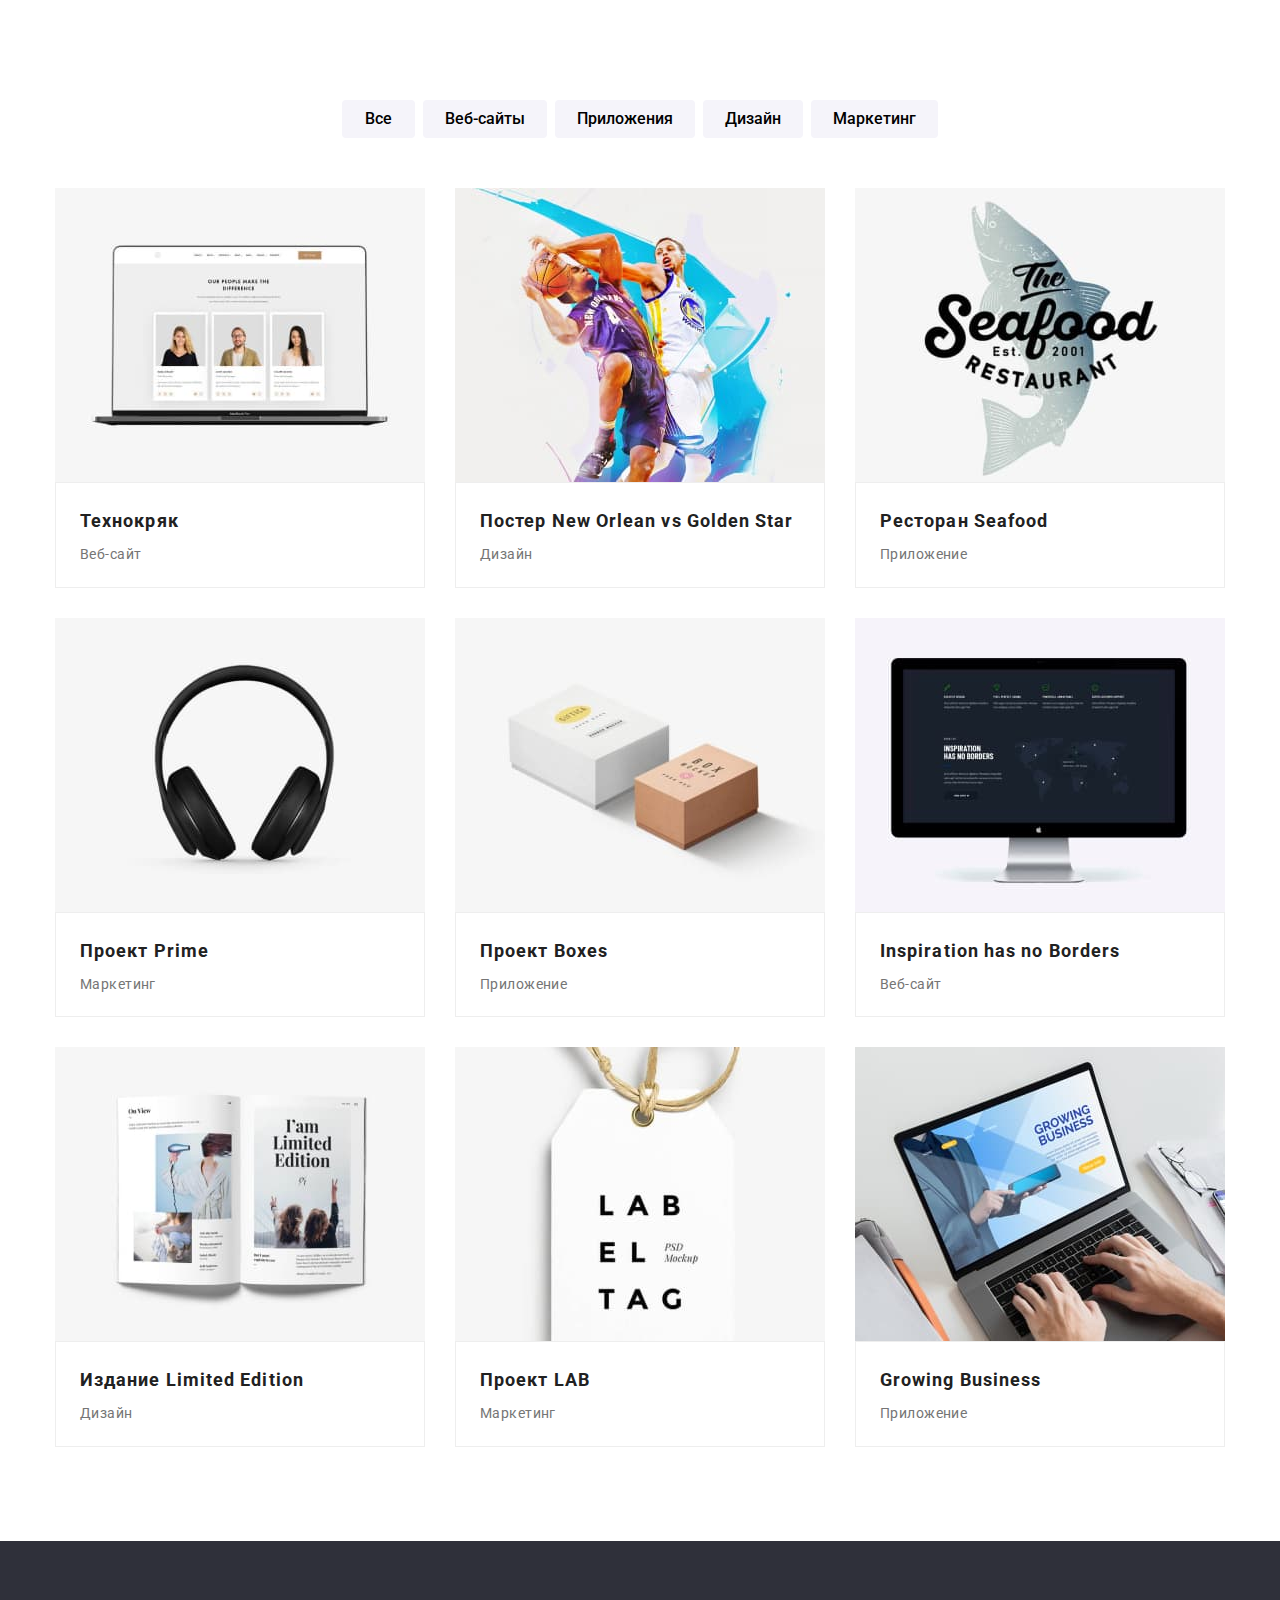
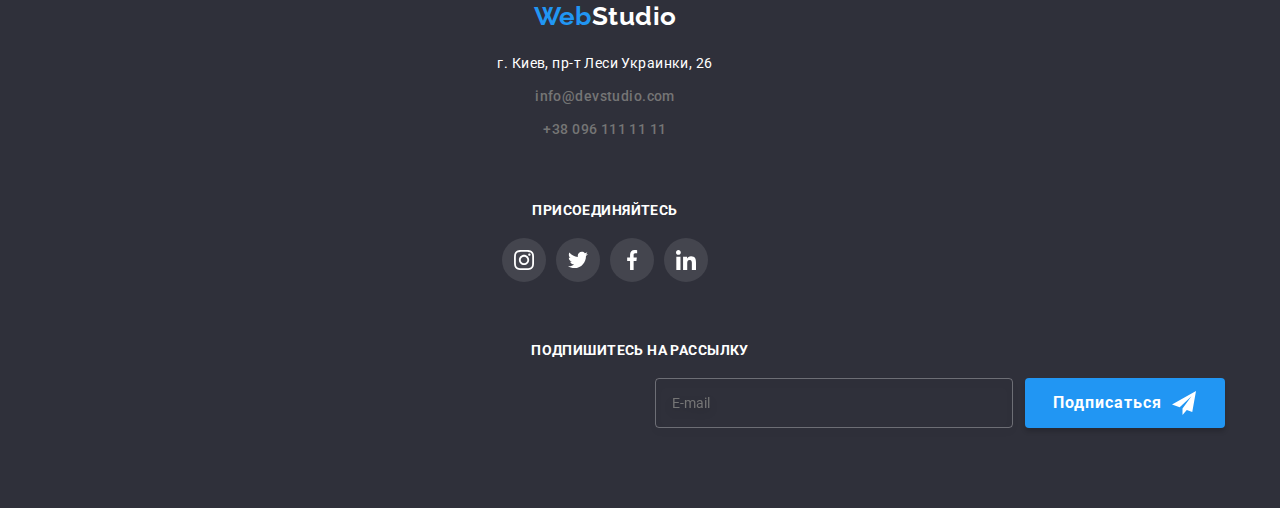
==== commit 2409ce26: "закомментирование хедера" ====
--- a/portfolio.html
+++ b/portfolio.html
@@ -13,7 +13,7 @@
     <link rel="stylesheet" href="./css/main.min.css">
 </head>
 <body>
-    <header class="header">
+    <!-- <header class="header">
         <div class="container">
             <nav class="navigation"><a href="./index.html" class="logo">Web<span class="logo__two">Studio</span></a>
                 <ul class="header__list">
@@ -33,7 +33,7 @@
                         </svg>+38 096 111 11 11</a></li>
             </ul>
         </div>
-    </header>
+    </header> -->
 
         <main>
             <section class="our-works__list">
--- a/css/main.min.css
+++ b/css/main.min.css
@@ -1 +1 @@
-:root{--primary-text-colour: #212121;--accent-text-colour: #2196F3;--background-colour: #FFFFFF;--black-colour: #000;--grey-colour: #2F303A;--light-grey-colour: #757575;--for-one-white: #F5F4FA;--smth-grey: #EEEEEE;--for-header: #ECECEC;--for-media: #AFB1B8}.visually-hidden{position:absolute;white-space:nowrap;width:1px;height:1px;overflow:hidden;border:0;padding:0;clip:rect(0 0 0 0);clip-path:inset(50%);margin:-1px}.container{width:100%;padding-left:15px;padding-right:15px;margin:0 auto}@media screen and (min-width: 480){.container{width:480px}}@media screen and (min-width: 768px){.container{width:768px}}@media screen and (min-width: 1200px){.container{width:1200px}}.list-member{border-radius:4px;margin-right:30px;width:170px;height:92px}.list-member:last-child{margin-right:0}.list-member:hover,.list-member:focus{border:1px solid var(--accent-text-colour)}.media-item-footer{width:44px;height:44px;border-radius:50%;display:flex;align-items:center;justify-content:center;transition:background-color 250ms cubic-bezier(0.4, 0, 0.2, 1)}.media-item-footer:hover,.media-item-footer:focus{background-color:var(--accent-text-colour)}.btn{font-weight:700;font-size:16px;line-height:30px;cursor:pointer;background-color:var(--accent-text-colour);color:var(--background-colour);border:1px rgba(0,0,0,0);transition:background-color 250ms cubic-bezier(0.4, 0, 0.2, 1)}.btn:hover,.btn:focus{background:#188ce8;box-shadow:0px 4px 4px rgba(0,0,0,.15)}a{display:inline-block;text-decoration:none}img{display:block;max-width:100%;height:auto}ul{padding:0;margin:0;list-style:none}body{background-color:var(--background-colour);color:var(--primary-text-colour);font-family:"Roboto",sans-serif;font-size:14px;line-height:1.71;letter-spacing:.03em}.header{border-bottom:1px solid var(--for-header)}.header .container{display:flex;align-items:center}.logo{font-family:"Raleway",sans-serif;font-weight:700;font-size:26px;line-height:1.19;color:var(--accent-text-colour);margin-right:93px;display:block;display:flex}.logo__two{color:var(--black-colour);display:flex}.current:after{content:"";position:absolute;display:block;width:100%;height:4px;bottom:-1px;left:0;background-color:var(--accent-text-colour);border:none;border-radius:2px}.header__list{margin:0;padding:0;display:block;display:flex;align-items:center}.header__list .header__list-item{margin-right:50px}.header__list .header__list-item:last-child{margin-right:0}.header__list .phone-contacts{margin-right:0}.header__list:hover,.header__list:focus{color:var(--accent-text-colour)}@media screen and (min-width: 320px)and (max-width: 767px){.header__list{display:none}}.header__list-two{margin:0;padding:0;display:block;display:flex;align-items:center}.header__list-two .header__list-two-item{margin-right:50px}.header__list-two:hover,.header__list-two:focus{color:var(--accent-text-colour)}@media screen and (min-width: 320px)and (max-width: 767px){.header__list-two{display:none}}.navigation{margin-right:auto;display:flex;align-items:center}.header__buttons{position:relative;font-weight:500;font-size:14px;line-height:1.14;letter-spacing:.02em;color:var(--primary-text-colour);padding-top:32px;padding-bottom:32px;display:inline-block;transition:color 250ms cubic-bezier(0.4, 0, 0.2, 1)}.header__buttons:hover,.header__buttons:focus{color:var(--accent-text-colour)}.phone{color:var(--light-grey-colour);font-weight:500;display:flex;align-items:center;fill:currentColor;transition:color 250ms cubic-bezier(0.4, 0, 0.2, 1)}.phone:focus,.phone:hover{color:var(--accent-text-colour)}.email{color:var(--light-grey-colour);font-weight:500;display:flex;align-items:center;fill:currentColor;transition:color 250ms cubic-bezier(0.4, 0, 0.2, 1)}.email:focus,.email:hover{color:var(--accent-text-colour)}.email-envelope{margin-right:10px}.smartphone{margin-right:10px}.smartphone:hover,.smartphone:focus{fill:var(--accent-text-colour)}.hero{background-image:linear-gradient(rgba(47, 48, 58, 0.4), rgba(47, 48, 58, 0.4)),url(../images/hero.jpg);background-position:center;background-size:1600px 600px;background-repeat:no-repeat;text-align:center;padding-bottom:200px;padding-top:200px}.order__button{display:inline-block;font-size:16px;font-weight:700;line-height:1.875;cursor:pointer;background-color:var(--accent-text-colour);color:var(--background-colour);border:1px rgba(0,0,0,0);padding:10px 24px;min-width:216px;border-radius:4px;transition:background-color 250ms cubic-bezier(0.4, 0, 0.2, 1)}.order__button:hover,.order__button:focus{background:#188ce8;box-shadow:0px 4px 4px rgba(0,0,0,.15)}.decidions{font-weight:900;font-size:21px;line-height:1.4;letter-spacing:.06em;text-transform:uppercase;color:var(--background-colour);margin-top:0px;margin-bottom:30px}@media screen and (min-width: 480px)and (max-width: 1199px){.decidions{font-size:26px}}.hero__container{width:100%}@media screen and (min-width: 480px)and (max-width: 1199px){.hero__container{width:360px}}.particular-qualities{padding-top:60px;padding-bottom:60px}.our-qualities{font-weight:700;font-size:36px;line-height:1.7;text-align:center;margin-top:0;margin-bottom:60px}.our-qualities__list{display:flex;flex-wrap:wrap;gap:30px;padding-left:0px}@media screen and (min-width: 768px)and (max-width: 1199px){.our-qualities__list-item{width:calc((100% - 30px)/2)}}.diagram__background,.clock__background,.antenna__background,.astronaut__background{background-color:var(--for-one-white);width:100%;height:120px;display:flex;align-items:center;justify-content:center;margin-bottom:20px}.our-special-quality{margin-top:0;font-weight:700;font-size:14px;line-height:1.14;text-transform:uppercase;text-align:center}.our-qualities__text{font-weight:400;font-size:14px;line-height:1.7;color:var(--light-grey-colour);margin:0}.what-we-do__section{padding-bottom:94px;padding-top:94px}@media screen and (min-width: 320px)and (max-width: 1199px){.what-we-do__section{display:none}}.what-we-do{font-weight:700;font-size:36px;line-height:1.7;text-align:center;margin-top:0;margin-bottom:50px}.what-we-do__list{display:flex;margin-bottom:0;margin-top:0;padding-left:0}.what-we-do__list .what-we-do__photo{margin-right:30px}.what-we-do__list .what-we-do__photo:last-child{margin-right:0px}.what-we-do__div{position:relative}.what-we-do__wrap{font-weight:700;font-size:14px;line-height:1.14;text-align:center;letter-spacing:.03em;text-transform:uppercase;color:var(--background-colour);background-color:rgba(47,48,58,.8);padding-top:27px;width:370px;height:70px;position:absolute;bottom:0;margin:0}.team{background-color:var(--for-one-white);padding-top:60px;padding-bottom:94px;margin-left:0;margin-bottom:0;margin-top:0}.team__list{display:flex}@media screen and (min-width: 320px)and (max-width: 479px){.team__list{flex-wrap:wrap;gap:30px}}@media screen and (min-width: 480px)and (max-width: 767px){.team__list{flex-wrap:wrap;gap:30px}}@media screen and (min-width: 768px)and (max-width: 1199px){.team__list{flex-wrap:wrap;gap:30px}}.our-team{font-weight:700;font-size:36px;line-height:1.7;text-align:center;margin-top:0;margin-bottom:50px}.team__member{box-shadow:0px 1px 3px rgba(0,0,0,.12),0px 1px 1px rgba(0,0,0,.14),0px 2px 1px rgba(0,0,0,.2);border-radius:0px 0px 4px 4px;background-color:var(--background-colour)}.team__member:last-child{margin-right:0}@media screen and (min-width: 480px)and (max-width: 767px){.team__member{margin-right:0}}@media screen and (min-width: 768px)and (max-width: 1199px){.team__member{width:calc((100% - 30px)/2);gap:30px}}.team__member-image{width:100%;height:auto}.name-surname{font-weight:500;font-size:16px;line-height:1.19;text-align:center;margin-top:0;margin-bottom:10px}.role{font-weight:400;font-size:14px;line-height:1.7;color:var(--light-grey-colour);text-align:center;margin:0;margin-bottom:16px}.name-role{padding-top:30px;padding-bottom:30px}.media-item__list{display:flex;margin-right:10px;align-items:center;justify-content:center;padding:0}.media-item__list:last-child{margin-right:0px;gap:10px}.media-item{background-color:var(--background-colour);color:var(--for-media);fill:currentColor;transition:color 250ms cubic-bezier(0.4, 0, 0.2, 1),background-color 250ms cubic-bezier(0.4, 0, 0.2, 1)}.media-item:hover,.media-item:focus{background-color:var(--accent-text-colour);fill:var(--background-colour)}.our-clients{font-weight:700;font-size:36px;line-height:1.17;text-align:center;letter-spacing:.03em;margin:0;margin-bottom:30px}.clients{padding-top:60px;padding-bottom:60px}.clients__list{display:flex}@media screen and (min-width: 320px)and (max-width: 479px){.clients__list{flex-wrap:wrap;gap:30px}}@media screen and (min-width: 480px)and (max-width: 767px){.clients__list{flex-wrap:wrap;gap:30px}}@media screen and (min-width: 768px)and (max-width: 1199px){.clients__list{flex-wrap:wrap;gap:30px}}.link-of-clients__list{border:1px solid var(--for-media);width:100%;height:100%;display:flex;align-items:center;justify-content:center;color:var(--for-media);fill:currentColor;transition:color 250ms cubic-bezier(0.4, 0, 0.2, 1),border 250ms cubic-bezier(0.4, 0, 0.2, 1)}.link-of-clients__list:hover,.link-of-clients__list:focus{color:var(--accent-text-colour);border:1px solid var(--accent-text-colour)}.clients__svg:hover,.clients__svg:focus{fill:currentColor}.clients__list-member{border-radius:4px;width:calc((100% - 30px)/2);height:92px}.clients__list-member:last-child{margin-right:0}.clients__list-member:hover,.clients__list-member:focus{border:1px solid var(--accent-text-colour)}@media screen and (min-width: 768px)and (max-width: 1199px){.clients__list-member{width:calc((100% - 60px)/3)}}.footer{background-color:var(--grey-colour);padding-top:60px;padding-bottom:60px;display:flex}@media screen and (min-width: 1200px){.footer{display:flex;flex-wrap:wrap;flex-direction:row}}.location{font-size:14px;line-height:1.7;color:var(--background-colour);background-color:var(--grey-colour);transition:color 250ms cubic-bezier(0.4, 0, 0.2, 1)}.location:hover,.location:focus{color:var(--accent-text-colour)}.footer__section{margin-bottom:60px}@media screen and (min-width: 1200px){.footer__section{margin-right:70px}}.footer__logo{display:flex;justify-content:center}.footer__logo .logo{margin-right:0}.footer__join{font-weight:700;font-size:14px;line-height:16px;margin-top:0;margin-bottom:20px;letter-spacing:.03em;text-transform:uppercase;color:var(--background-colour);text-align:center}.footer__sign-up{font-weight:700;font-size:14px;line-height:16px;margin-top:0;margin-bottom:20px;letter-spacing:.03em;text-transform:uppercase;color:var(--background-colour);text-align:center}.footer__media-list{display:flex;align-items:center;margin-bottom:0;justify-content:center}.footer__social-media{margin-right:10px}.footer__social-media:last-child{margin-right:0}.footer__media-item{width:44px;height:44px;border-radius:50%;background-color:rgba(255,255,255,.1);display:flex;align-items:center;justify-content:center;transition:background-color 250ms cubic-bezier(0.4, 0, 0.2, 1)}.footer__media-item:hover,.footer__media-item:focus{background-color:var(--accent-text-colour)}.footer__linkedin{fill:var(--background-colour)}.footer__linkedin:focus,.footer__linkedin:hover{fill:var(--background-colour)}.footer__instagram{fill:var(--background-colour)}.footer__instagram:focus,.footer__instagram:hover{fill:var(--background-colour)}.footer__twitter{fill:var(--background-colour)}.footer__twitter:focus,.footer__twitter:hover{fill:var(--background-colour)}.footer__facebook{fill:var(--background-colour)}.footer__facebook:focus,.footer__facebook:hover{fill:var(--background-colour)}.online__form{display:flex;justify-content:center;flex-wrap:wrap;flex-direction:row;justify-content:space-around}@media screen and (min-width: 1200px){.online__form{justify-content:end}}@media screen and (min-width: 768px)and (max-width: 1199px){.footer__social-form{display:flex;flex-wrap:wrap;flex-direction:row;justify-content:space-around}}@media screen and (min-width: 1200px){.footer__social-form{display:flex;flex-wrap:wrap;flex-direction:row;justify-content:start}}.online__input{width:358px;width:100%;height:50px;border:1px solid rgba(255,255,255,.3);filter:drop-shadow(0px 4px 4px rgba(0, 0, 0, 0.15));border-radius:4px;background-color:rgba(0,0,0,0);padding-right:16px;padding-left:16px;margin-right:12px;margin-bottom:20px}@media screen and (min-width: 768px)and (max-width: 1199px){.online__input{margin-right:20%;margin-left:20%}}@media screen and (min-width: 1200px){.online__input{width:358px}}.online__btn{width:200px;height:50px;background:var(--accent-text-colour);box-shadow:0px 4px 4px rgba(0,0,0,.15);border-radius:4px;border:1px rgba(0,0,0,0);font-weight:700;font-size:16px;line-height:1.8;color:var(--background-colour);display:flex;align-items:center;text-align:center;padding-left:28px;letter-spacing:.06em;cursor:pointer}.send-icon{fill:var(--background-colour);margin-left:10px}.footer__list{font-style:normal;margin:0;padding:0}.footer__list:hover,.footer__list:focus{color:var(--accent-text-colour)}.footer__list-item:not(:last-child){margin-bottom:9px}.footer__list-item .email{justify-content:center}.footer__list-item .phone{justify-content:center}.footer__list-item{text-align:center}.logo__three{color:var(--background-colour);margin-bottom:20px}.our-works__list{padding-bottom:94px;padding-top:100px}.list-portfolio{display:flex;margin-bottom:50px;padding-left:0;justify-content:center}.list-portfolio .list-portfolio__item{margin-right:8px}.list-portfolio :last-child{margin-right:0}@media screen and (min-width: 320px)and (max-width: 479px){.list-portfolio{flex-wrap:wrap;display:flex;justify-content:start;width:100%}}@media screen and (min-width: 480px)and (max-width: 767px){.list-portfolio{flex-wrap:wrap;display:flex;justify-content:start}}@media screen and (min-width: 320px)and (max-width: 479px){.list-portfolio__item{margin-bottom:15px}}@media screen and (min-width: 480px)and (max-width: 767px){.list-portfolio__item{margin-bottom:15px}}.buttons-portfolio{display:inline-block;cursor:pointer;font-size:16px;line-height:1.6;font-weight:500;text-align:center;font-family:inherit;background-color:var(--for-one-white);border:1px rgba(0,0,0,0);border-radius:4px;padding:6px 22px;min-width:73px;transition:box-shadow 250ms cubic-bezier(0.4, 0, 0.2, 1);transition:color 250ms cubic-bezier(0.4, 0, 0.2, 1);transition:background-color 250ms cubic-bezier(0.4, 0, 0.2, 1)}.buttons-portfolio:hover,.buttons-portfolio:focus{color:var(--background-colour);background-color:var(--accent-text-colour);box-shadow:0px 3px 1px rgba(0,0,0,.1),0px 1px 2px rgba(0,0,0,.08),0px 2px 2px rgba(0,0,0,.12)}.works-list__link{transition:box-shadow 250ms cubic-bezier(0.4, 0, 0.2, 1)}.works-list__link:focus,.works-list__link:hover{box-shadow:0px 1px 1px rgba(0,0,0,.12),0px 4px 4px rgba(0,0,0,.06),1px 4px 6px rgba(0,0,0,.16)}.works-list{display:flex;flex-wrap:wrap;text-align:center;margin:0;padding:0;margin-right:-30px;margin-bottom:-30px}.works-list .works-list__item{width:370px;margin-right:10px;margin-bottom:30px}@media screen and (min-width: 1200px){.works-list .works-list__item{margin-right:30px}}@media screen and (min-width: 768px)and (max-width: 1199px){.works-list__item{width:calc((100% - 30px)/2);gap:30px}}.works-list__link:hover .portfolio__up-text,.works-list__link:focus .portfolio__up-text{transform:translateY(0)}.portfolio__up-text__wrap{position:relative;overflow:hidden}.portfolio__up-text{position:absolute;text-align:start;top:0;left:0;font-weight:400;font-size:18px;line-height:1.56;letter-spacing:.03em;color:#fff;background-color:rgba(33,150,243,.9);padding:63px 24px;height:100%;transform:translateY(100%);transition:transform 250ms cubic-bezier(0.4, 0, 0.2, 1);margin:0}.works-list__description{padding:20px 24px;border:1px solid var(--smth-grey)}.portfolio-title{font-size:18px;line-height:2;letter-spacing:.06em;margin-top:0;margin-bottom:4px;text-align:start;color:var(--primary-text-colour)}.buttons-ptf:hover,.buttons-ptf:focus{background-color:var(--accent-text-colour);color:var(--background-colour);box-shadow:0px 3px 1px rgba(0,0,0,.1),0px 1px 2px rgba(0,0,0,.08),0px 2px 2px rgba(0,0,0,.12)}.colour-type-of-work{color:var(--light-grey-colour);margin:0;text-align:start}.backdrop{position:fixed;top:0;width:100%;height:100%;background-color:rgba(48,48,48,.467);transition:opacity 250ms cubic-bezier(0.4, 0, 0.2, 1),visibility 250ms}.modal{position:absolute;width:528px;min-height:581px;background-color:var(--background-colour);box-shadow:0px 1px 3px rgba(0,0,0,.12),0px 1px 1px rgba(0,0,0,.14),0px 2px 1px rgba(0,0,0,.2);border-radius:4px;top:50%;left:50%;transform:translate(-50%, -50%) scale(1);transition:transform 250ms;padding:40px}.backdrop.is-hidden .modal{transform:translate(-50%, -50%) scale(0)}.modal-close{position:absolute;right:8px;top:8px;width:30px;height:30px;border:1px solid rgba(0,0,0,.1);border-radius:50%;background-color:rgba(0,0,0,0)}.modal-close:focus,.modal-close:hover{fill:var(--accent-text-colour)}.modal-icon{position:absolute;top:50%;left:50%;transform:translate(-50%, -50%)}.is-hidden{opacity:0;visibility:hidden;pointer-events:none}.no-scroll{overflow:hidden}.modal-title{font-weight:700;font-size:20px;line-height:1.15;text-align:center;letter-spacing:.03em;color:var(--primary-text-colour);margin-bottom:30px;margin-top:0}.form-input{padding-left:42px;padding-right:42px;width:100%;height:40px;border:1px solid rgba(33,33,33,.2);border-radius:4px;font-size:12px}.form-input:focus{outline-color:var(--accent-text-colour)}.input-wrap{position:relative}.input-field{margin-bottom:10px}.modal-form-p{font-weight:400;font-size:12px;line-height:1.17;letter-spacing:.01em;color:var(--light-grey-colour)}.form-input-comment{width:448px;height:120px;border:1px solid rgba(33,33,33,.2);border-radius:4px;padding-left:16px;padding-top:12px;resize:none}.form-input-comment:focus{outline-color:var(--accent-text-colour)}.form-input-comment::placeholder{position:absolute;font-weight:400;font-size:12px;line-height:1.17;letter-spacing:.01em;color:rgba(117,117,117,.5)}.modal-form-svg{position:absolute;left:15px;top:50%;transform:translateY(-50%)}.form-input:focus+.modal-form-svg{fill:var(--accent-text-colour)}.button-field{text-align:center}.send-btn{width:200px;height:50px;align-items:center;text-align:center;letter-spacing:.06em}.check-text{display:flex;font-weight:400;font-size:14px;line-height:1.71;letter-spacing:.03em;color:var(--light-grey-colour);align-items:center;justify-content:center}.check-text span{width:16px;height:15px;border:2px solid var(--primary-text-colour);border-radius:3px;margin-right:5px;display:flex;align-items:center;justify-content:center;transition:background-color 250ms cubic-bezier(0.4, 0, 0.2, 1)}.check-text span:focus{border:2px solid var(--accent-text-colour)}.input-check:checked+.check-text span{background-color:var(--accent-text-colour);border:none}.check-icon{fill:rgba(0,0,0,0)}.input-check:checked+.check-text .check-icon{fill:var(--background-colour);border:none}.link-input{color:var(--accent-text-colour);text-decoration:underline var(--accent-text-colour)}/*# sourceMappingURL=main.min.css.map */+:root{--primary-text-colour: #212121;--accent-text-colour: #2196F3;--background-colour: #FFFFFF;--black-colour: #000;--grey-colour: #2F303A;--light-grey-colour: #757575;--for-one-white: #F5F4FA;--smth-grey: #EEEEEE;--for-header: #ECECEC;--for-media: #AFB1B8}.visually-hidden{position:absolute;white-space:nowrap;width:1px;height:1px;overflow:hidden;border:0;padding:0;clip:rect(0 0 0 0);clip-path:inset(50%);margin:-1px}.container{width:100%;padding-left:15px;padding-right:15px;margin:0 auto}@media screen and (min-width: 480){.container{width:480px}}@media screen and (min-width: 768px){.container{width:768px}}@media screen and (min-width: 1200px){.container{width:1200px}}.list-member{border-radius:4px;margin-right:30px;width:170px;height:92px}.list-member:last-child{margin-right:0}.list-member:hover,.list-member:focus{border:1px solid var(--accent-text-colour)}.media-item-footer{width:44px;height:44px;border-radius:50%;display:flex;align-items:center;justify-content:center;transition:background-color 250ms cubic-bezier(0.4, 0, 0.2, 1)}.media-item-footer:hover,.media-item-footer:focus{background-color:var(--accent-text-colour)}.btn{font-weight:700;font-size:16px;line-height:30px;cursor:pointer;background-color:var(--accent-text-colour);color:var(--background-colour);border:1px rgba(0,0,0,0);transition:background-color 250ms cubic-bezier(0.4, 0, 0.2, 1)}.btn:hover,.btn:focus{background:#188ce8;box-shadow:0px 4px 4px rgba(0,0,0,.15)}a{display:inline-block;text-decoration:none}img{display:block;max-width:100%;height:auto}ul{padding:0;margin:0;list-style:none}body{background-color:var(--background-colour);color:var(--primary-text-colour);font-family:"Roboto",sans-serif;font-size:14px;line-height:1.71;letter-spacing:.03em}.header{border-bottom:1px solid var(--for-header)}.header .container{display:flex;align-items:center}.logo{font-family:"Raleway",sans-serif;font-weight:700;font-size:26px;line-height:1.19;color:var(--accent-text-colour);margin-right:93px;display:block;display:flex}.logo__two{color:var(--black-colour);display:flex}.current:after{content:"";position:absolute;display:block;width:100%;height:4px;bottom:-1px;left:0;background-color:var(--accent-text-colour);border:none;border-radius:2px}.header__list{margin:0;padding:0;display:block;display:flex;align-items:center}.header__list .header__list-item{margin-right:50px}.header__list .header__list-item:last-child{margin-right:0}.header__list .phone-contacts{margin-right:0}.header__list:hover,.header__list:focus{color:var(--accent-text-colour)}@media screen and (min-width: 320px)and (max-width: 767px){.header__list{display:none}}.header__list-two{margin:0;padding:0;display:block;display:flex;align-items:center}.header__list-two .header__list-two-item{margin-right:50px}.header__list-two:hover,.header__list-two:focus{color:var(--accent-text-colour)}@media screen and (min-width: 320px)and (max-width: 767px){.header__list-two{display:none}}.navigation{margin-right:auto;display:flex;align-items:center}.header__buttons{position:relative;font-weight:500;font-size:14px;line-height:1.14;letter-spacing:.02em;color:var(--primary-text-colour);padding-top:32px;padding-bottom:32px;display:inline-block;transition:color 250ms cubic-bezier(0.4, 0, 0.2, 1)}.header__buttons:hover,.header__buttons:focus{color:var(--accent-text-colour)}.phone{color:var(--light-grey-colour);font-weight:500;display:flex;align-items:center;fill:currentColor;transition:color 250ms cubic-bezier(0.4, 0, 0.2, 1)}.phone:focus,.phone:hover{color:var(--accent-text-colour)}.email{color:var(--light-grey-colour);font-weight:500;display:flex;align-items:center;fill:currentColor;transition:color 250ms cubic-bezier(0.4, 0, 0.2, 1)}.email:focus,.email:hover{color:var(--accent-text-colour)}.email-envelope{margin-right:10px}.smartphone{margin-right:10px}.smartphone:hover,.smartphone:focus{fill:var(--accent-text-colour)}.hero{background-image:linear-gradient(rgba(47, 48, 58, 0.4), rgba(47, 48, 58, 0.4)),url(../images/hero.jpg);background-position:center;background-size:1600px 600px;background-repeat:no-repeat;text-align:center;padding-bottom:200px;padding-top:200px}.order__button{display:inline-block;font-size:16px;font-weight:700;line-height:1.875;cursor:pointer;background-color:var(--accent-text-colour);color:var(--background-colour);border:1px rgba(0,0,0,0);padding:10px 24px;min-width:216px;border-radius:4px;transition:background-color 250ms cubic-bezier(0.4, 0, 0.2, 1)}.order__button:hover,.order__button:focus{background:#188ce8;box-shadow:0px 4px 4px rgba(0,0,0,.15)}.decidions{font-weight:900;font-size:21px;line-height:1.4;letter-spacing:.06em;text-transform:uppercase;color:var(--background-colour);margin-top:0px;margin-bottom:30px}@media screen and (min-width: 480px)and (max-width: 1199px){.decidions{font-size:26px}}.hero__container{width:100%}@media screen and (min-width: 480px)and (max-width: 1199px){.hero__container{width:360px}}.particular-qualities{padding-top:60px;padding-bottom:60px}.our-qualities{font-weight:700;font-size:36px;line-height:1.7;text-align:center;margin-top:0;margin-bottom:60px}.our-qualities__list{display:flex;flex-wrap:wrap;gap:30px;padding-left:0px}@media screen and (min-width: 768px)and (max-width: 1199px){.our-qualities__list-item{width:calc((100% - 30px)/2)}}.diagram__background,.clock__background,.antenna__background,.astronaut__background{background-color:var(--for-one-white);width:100%;height:120px;display:flex;align-items:center;justify-content:center;margin-bottom:20px}.our-special-quality{margin-top:0;font-weight:700;font-size:14px;line-height:1.14;text-transform:uppercase;text-align:center}.our-qualities__text{font-weight:400;font-size:14px;line-height:1.7;color:var(--light-grey-colour);margin:0}.what-we-do__section{padding-bottom:94px;padding-top:94px}@media screen and (min-width: 320px)and (max-width: 1199px){.what-we-do__section{display:none}}.what-we-do{font-weight:700;font-size:36px;line-height:1.7;text-align:center;margin-top:0;margin-bottom:50px}.what-we-do__list{display:flex;margin-bottom:0;margin-top:0;padding-left:0}.what-we-do__list .what-we-do__photo{margin-right:30px}.what-we-do__list .what-we-do__photo:last-child{margin-right:0px}.what-we-do__div{position:relative}.what-we-do__wrap{font-weight:700;font-size:14px;line-height:1.14;text-align:center;letter-spacing:.03em;text-transform:uppercase;color:var(--background-colour);background-color:rgba(47,48,58,.8);padding-top:27px;width:370px;height:70px;position:absolute;bottom:0;margin:0}.team{background-color:var(--for-one-white);padding-top:60px;padding-bottom:94px;margin-left:0;margin-bottom:0;margin-top:0}.team__list{display:flex}@media screen and (min-width: 320px)and (max-width: 479px){.team__list{flex-wrap:wrap;gap:30px}}@media screen and (min-width: 480px)and (max-width: 767px){.team__list{flex-wrap:wrap;gap:30px}}@media screen and (min-width: 768px)and (max-width: 1199px){.team__list{flex-wrap:wrap;gap:30px}}.our-team{font-weight:700;font-size:36px;line-height:1.7;text-align:center;margin-top:0;margin-bottom:50px}.team__member{box-shadow:0px 1px 3px rgba(0,0,0,.12),0px 1px 1px rgba(0,0,0,.14),0px 2px 1px rgba(0,0,0,.2);border-radius:0px 0px 4px 4px;background-color:var(--background-colour)}.team__member:last-child{margin-right:0}@media screen and (min-width: 480px)and (max-width: 767px){.team__member{margin-right:0}}@media screen and (min-width: 768px)and (max-width: 1199px){.team__member{width:calc((100% - 30px)/2);gap:30px}}.team__member-image{width:100%;height:auto}.name-surname{font-weight:500;font-size:16px;line-height:1.19;text-align:center;margin-top:0;margin-bottom:10px}.role{font-weight:400;font-size:14px;line-height:1.7;color:var(--light-grey-colour);text-align:center;margin:0;margin-bottom:16px}.name-role{padding-top:30px;padding-bottom:30px}.media-item__list{display:flex;margin-right:10px;align-items:center;justify-content:center;padding:0}.media-item__list:last-child{margin-right:0px;gap:10px}.media-item{background-color:var(--background-colour);color:var(--for-media);fill:currentColor;transition:color 250ms cubic-bezier(0.4, 0, 0.2, 1),background-color 250ms cubic-bezier(0.4, 0, 0.2, 1)}.media-item:hover,.media-item:focus{background-color:var(--accent-text-colour);fill:var(--background-colour)}.our-clients{font-weight:700;font-size:36px;line-height:1.17;text-align:center;letter-spacing:.03em;margin:0;margin-bottom:30px}.clients{padding-top:60px;padding-bottom:60px}.clients__list{display:flex}@media screen and (min-width: 320px)and (max-width: 479px){.clients__list{flex-wrap:wrap;gap:30px}}@media screen and (min-width: 480px)and (max-width: 767px){.clients__list{flex-wrap:wrap;gap:30px}}@media screen and (min-width: 768px)and (max-width: 1199px){.clients__list{flex-wrap:wrap;gap:30px}}.link-of-clients__list{border:1px solid var(--for-media);width:100%;height:100%;display:flex;align-items:center;justify-content:center;color:var(--for-media);fill:currentColor;transition:color 250ms cubic-bezier(0.4, 0, 0.2, 1),border 250ms cubic-bezier(0.4, 0, 0.2, 1)}.link-of-clients__list:hover,.link-of-clients__list:focus{color:var(--accent-text-colour);border:1px solid var(--accent-text-colour)}.clients__svg:hover,.clients__svg:focus{fill:currentColor}.clients__list-member{border-radius:4px;width:calc((100% - 30px)/2);height:92px}.clients__list-member:last-child{margin-right:0}.clients__list-member:hover,.clients__list-member:focus{border:1px solid var(--accent-text-colour)}@media screen and (min-width: 768px)and (max-width: 1199px){.clients__list-member{width:calc((100% - 60px)/3)}}.footer{background-color:var(--grey-colour);padding-top:60px;padding-bottom:60px;display:flex}@media screen and (min-width: 1200px){.footer{display:flex;flex-wrap:wrap;flex-direction:row}}.location{font-size:14px;line-height:1.7;color:var(--background-colour);background-color:var(--grey-colour);transition:color 250ms cubic-bezier(0.4, 0, 0.2, 1)}.location:hover,.location:focus{color:var(--accent-text-colour)}.footer__section{margin-bottom:60px}@media screen and (min-width: 1200px){.footer__section{margin-right:70px}}.footer__logo{display:flex;justify-content:center}.footer__logo .logo{margin-right:0}.footer__join{font-weight:700;font-size:14px;line-height:16px;margin-top:0;margin-bottom:20px;letter-spacing:.03em;text-transform:uppercase;color:var(--background-colour);text-align:center}.footer__sign-up{font-weight:700;font-size:14px;line-height:16px;margin-top:0;margin-bottom:20px;letter-spacing:.03em;text-transform:uppercase;color:var(--background-colour);text-align:center}.footer__media-list{display:flex;align-items:center;margin-bottom:0;justify-content:center}.footer__social-media{margin-right:10px}.footer__social-media:last-child{margin-right:0}.footer__media-item{width:44px;height:44px;border-radius:50%;background-color:rgba(255,255,255,.1);display:flex;align-items:center;justify-content:center;transition:background-color 250ms cubic-bezier(0.4, 0, 0.2, 1)}.footer__media-item:hover,.footer__media-item:focus{background-color:var(--accent-text-colour)}.footer__linkedin{fill:var(--background-colour)}.footer__linkedin:focus,.footer__linkedin:hover{fill:var(--background-colour)}.footer__instagram{fill:var(--background-colour)}.footer__instagram:focus,.footer__instagram:hover{fill:var(--background-colour)}.footer__twitter{fill:var(--background-colour)}.footer__twitter:focus,.footer__twitter:hover{fill:var(--background-colour)}.footer__facebook{fill:var(--background-colour)}.footer__facebook:focus,.footer__facebook:hover{fill:var(--background-colour)}.online__form{display:flex;justify-content:center;flex-wrap:wrap;flex-direction:row;justify-content:space-around}@media screen and (min-width: 1200px){.online__form{justify-content:end}}@media screen and (min-width: 768px)and (max-width: 1199px){.footer__social-form{display:flex;flex-wrap:wrap;flex-direction:row;justify-content:space-around}}.online__input{width:358px;width:100%;height:50px;border:1px solid rgba(255,255,255,.3);filter:drop-shadow(0px 4px 4px rgba(0, 0, 0, 0.15));border-radius:4px;background-color:rgba(0,0,0,0);padding-right:16px;padding-left:16px;margin-right:12px;margin-bottom:20px}@media screen and (min-width: 768px)and (max-width: 1199px){.online__input{margin-right:20%;margin-left:20%}}@media screen and (min-width: 1200px){.online__input{width:358px}}.online__btn{width:200px;height:50px;background:var(--accent-text-colour);box-shadow:0px 4px 4px rgba(0,0,0,.15);border-radius:4px;border:1px rgba(0,0,0,0);font-weight:700;font-size:16px;line-height:1.8;color:var(--background-colour);display:flex;align-items:center;text-align:center;padding-left:28px;letter-spacing:.06em;cursor:pointer}.send-icon{fill:var(--background-colour);margin-left:10px}.footer__list{font-style:normal;margin:0;padding:0}.footer__list:hover,.footer__list:focus{color:var(--accent-text-colour)}.footer__list-item:not(:last-child){margin-bottom:9px}.footer__list-item .email{justify-content:center}.footer__list-item .phone{justify-content:center}.footer__list-item{text-align:center}.logo__three{color:var(--background-colour);margin-bottom:20px}.our-works__list{padding-bottom:94px;padding-top:100px}.list-portfolio{display:flex;margin-bottom:50px;padding-left:0;justify-content:center}.list-portfolio .list-portfolio__item{margin-right:8px}.list-portfolio :last-child{margin-right:0}@media screen and (min-width: 320px)and (max-width: 479px){.list-portfolio{flex-wrap:wrap;display:flex;justify-content:start;width:100%}}@media screen and (min-width: 480px)and (max-width: 767px){.list-portfolio{flex-wrap:wrap;display:flex;justify-content:start}}@media screen and (min-width: 320px)and (max-width: 479px){.list-portfolio__item{margin-bottom:15px}}@media screen and (min-width: 480px)and (max-width: 767px){.list-portfolio__item{margin-bottom:15px}}.buttons-portfolio{display:inline-block;cursor:pointer;font-size:16px;line-height:1.6;font-weight:500;text-align:center;font-family:inherit;background-color:var(--for-one-white);border:1px rgba(0,0,0,0);border-radius:4px;padding:6px 22px;min-width:73px;transition:box-shadow 250ms cubic-bezier(0.4, 0, 0.2, 1);transition:color 250ms cubic-bezier(0.4, 0, 0.2, 1);transition:background-color 250ms cubic-bezier(0.4, 0, 0.2, 1)}.buttons-portfolio:hover,.buttons-portfolio:focus{color:var(--background-colour);background-color:var(--accent-text-colour);box-shadow:0px 3px 1px rgba(0,0,0,.1),0px 1px 2px rgba(0,0,0,.08),0px 2px 2px rgba(0,0,0,.12)}.works-list__link{transition:box-shadow 250ms cubic-bezier(0.4, 0, 0.2, 1)}.works-list__link:focus,.works-list__link:hover{box-shadow:0px 1px 1px rgba(0,0,0,.12),0px 4px 4px rgba(0,0,0,.06),1px 4px 6px rgba(0,0,0,.16)}.works-list{display:flex;flex-wrap:wrap;text-align:center;margin:0;padding:0;margin-right:-30px;margin-bottom:-30px}.works-list .works-list__item{width:370px;margin-right:10px;margin-bottom:30px}@media screen and (min-width: 1200px){.works-list .works-list__item{margin-right:30px}}@media screen and (min-width: 768px)and (max-width: 1199px){.works-list__item{width:calc((100% - 30px)/2);gap:30px}}.works-list__link:hover .portfolio__up-text,.works-list__link:focus .portfolio__up-text{transform:translateY(0)}.portfolio__up-text__wrap{position:relative;overflow:hidden}.portfolio__up-text{position:absolute;text-align:start;top:0;left:0;font-weight:400;font-size:18px;line-height:1.56;letter-spacing:.03em;color:#fff;background-color:rgba(33,150,243,.9);padding:63px 24px;height:100%;transform:translateY(100%);transition:transform 250ms cubic-bezier(0.4, 0, 0.2, 1);margin:0}.works-list__description{padding:20px 24px;border:1px solid var(--smth-grey)}.portfolio-title{font-size:18px;line-height:2;letter-spacing:.06em;margin-top:0;margin-bottom:4px;text-align:start;color:var(--primary-text-colour)}.buttons-ptf:hover,.buttons-ptf:focus{background-color:var(--accent-text-colour);color:var(--background-colour);box-shadow:0px 3px 1px rgba(0,0,0,.1),0px 1px 2px rgba(0,0,0,.08),0px 2px 2px rgba(0,0,0,.12)}.colour-type-of-work{color:var(--light-grey-colour);margin:0;text-align:start}.backdrop{position:fixed;top:0;width:100%;height:100%;background-color:rgba(48,48,48,.467);transition:opacity 250ms cubic-bezier(0.4, 0, 0.2, 1),visibility 250ms}.modal{position:absolute;width:528px;min-height:581px;background-color:var(--background-colour);box-shadow:0px 1px 3px rgba(0,0,0,.12),0px 1px 1px rgba(0,0,0,.14),0px 2px 1px rgba(0,0,0,.2);border-radius:4px;top:50%;left:50%;transform:translate(-50%, -50%) scale(1);transition:transform 250ms;padding:40px}.backdrop.is-hidden .modal{transform:translate(-50%, -50%) scale(0)}.modal-close{position:absolute;right:8px;top:8px;width:30px;height:30px;border:1px solid rgba(0,0,0,.1);border-radius:50%;background-color:rgba(0,0,0,0)}.modal-close:focus,.modal-close:hover{fill:var(--accent-text-colour)}.modal-icon{position:absolute;top:50%;left:50%;transform:translate(-50%, -50%)}.is-hidden{opacity:0;visibility:hidden;pointer-events:none}.no-scroll{overflow:hidden}.modal-title{font-weight:700;font-size:20px;line-height:1.15;text-align:center;letter-spacing:.03em;color:var(--primary-text-colour);margin-bottom:30px;margin-top:0}.form-input{padding-left:42px;padding-right:42px;width:100%;height:40px;border:1px solid rgba(33,33,33,.2);border-radius:4px;font-size:12px}.form-input:focus{outline-color:var(--accent-text-colour)}.input-wrap{position:relative}.input-field{margin-bottom:10px}.modal-form-p{font-weight:400;font-size:12px;line-height:1.17;letter-spacing:.01em;color:var(--light-grey-colour)}.form-input-comment{width:448px;height:120px;border:1px solid rgba(33,33,33,.2);border-radius:4px;padding-left:16px;padding-top:12px;resize:none}.form-input-comment:focus{outline-color:var(--accent-text-colour)}.form-input-comment::placeholder{position:absolute;font-weight:400;font-size:12px;line-height:1.17;letter-spacing:.01em;color:rgba(117,117,117,.5)}.modal-form-svg{position:absolute;left:15px;top:50%;transform:translateY(-50%)}.form-input:focus+.modal-form-svg{fill:var(--accent-text-colour)}.button-field{text-align:center}.send-btn{width:200px;height:50px;align-items:center;text-align:center;letter-spacing:.06em}.check-text{display:flex;font-weight:400;font-size:14px;line-height:1.71;letter-spacing:.03em;color:var(--light-grey-colour);align-items:center;justify-content:center}.check-text span{width:16px;height:15px;border:2px solid var(--primary-text-colour);border-radius:3px;margin-right:5px;display:flex;align-items:center;justify-content:center;transition:background-color 250ms cubic-bezier(0.4, 0, 0.2, 1)}.check-text span:focus{border:2px solid var(--accent-text-colour)}.input-check:checked+.check-text span{background-color:var(--accent-text-colour);border:none}.check-icon{fill:rgba(0,0,0,0)}.input-check:checked+.check-text .check-icon{fill:var(--background-colour);border:none}.link-input{color:var(--accent-text-colour);text-decoration:underline var(--accent-text-colour)}/*# sourceMappingURL=main.min.css.map */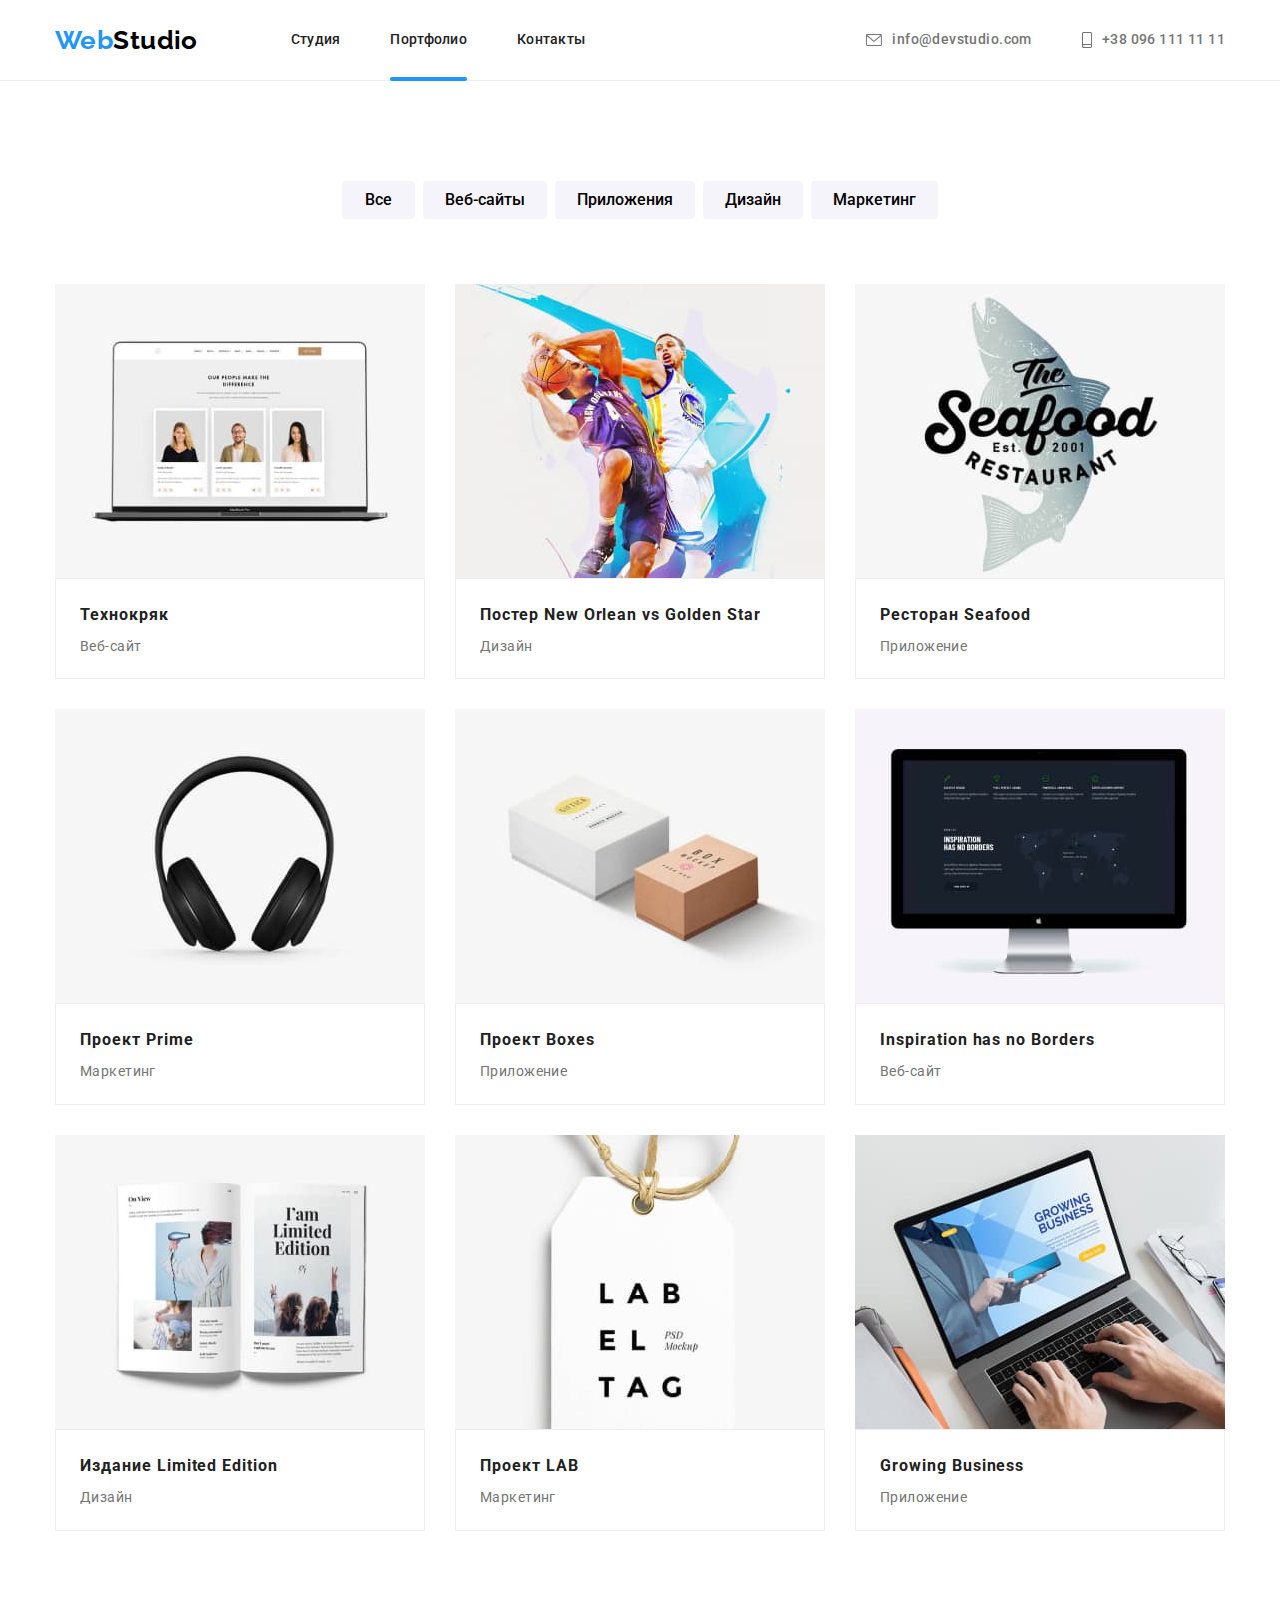
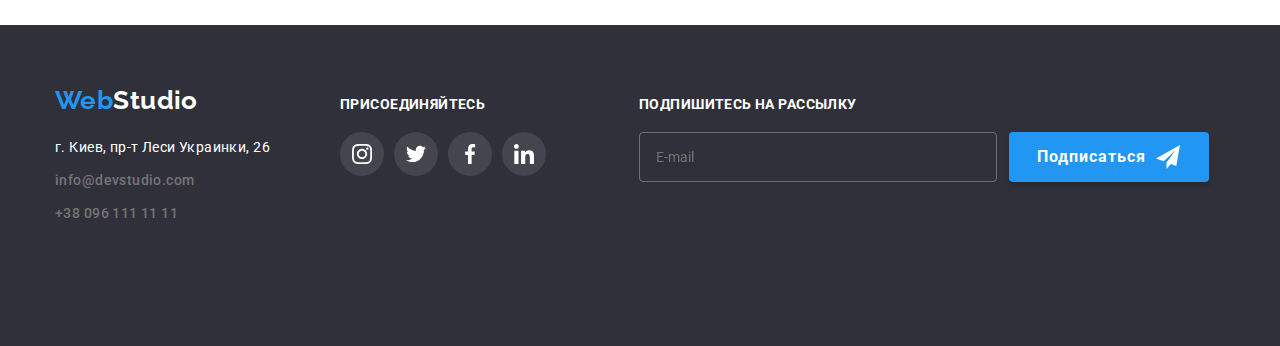
==== commit bbec4614: "the last day" ====
--- a/portfolio.html
+++ b/portfolio.html
@@ -13,7 +13,7 @@
     <link rel="stylesheet" href="./css/main.min.css">
 </head>
 <body>
-    <!-- <header class="header">
+    <header class="header">
         <div class="container">
             <nav class="navigation"><a href="./index.html" class="logo">Web<span class="logo__two">Studio</span></a>
                 <ul class="header__list">
@@ -33,7 +33,7 @@
                         </svg>+38 096 111 11 11</a></li>
             </ul>
         </div>
-    </header> -->
+    </header>
 
         <main>
             <section class="our-works__list">
@@ -141,7 +141,7 @@
         </main>
 
         <footer class="footer">
-            <div class="container">
+            <div class="container footer-container">
                 <div class="footer__social-form">
                     <div class="footer__section">
                         <div class="footer__logo">
--- a/css/main.min.css
+++ b/css/main.min.css
@@ -1 +1 @@
-:root{--primary-text-colour: #212121;--accent-text-colour: #2196F3;--background-colour: #FFFFFF;--black-colour: #000;--grey-colour: #2F303A;--light-grey-colour: #757575;--for-one-white: #F5F4FA;--smth-grey: #EEEEEE;--for-header: #ECECEC;--for-media: #AFB1B8}.visually-hidden{position:absolute;white-space:nowrap;width:1px;height:1px;overflow:hidden;border:0;padding:0;clip:rect(0 0 0 0);clip-path:inset(50%);margin:-1px}.container{width:100%;padding-left:15px;padding-right:15px;margin:0 auto}@media screen and (min-width: 480){.container{width:480px}}@media screen and (min-width: 768px){.container{width:768px}}@media screen and (min-width: 1200px){.container{width:1200px}}.list-member{border-radius:4px;margin-right:30px;width:170px;height:92px}.list-member:last-child{margin-right:0}.list-member:hover,.list-member:focus{border:1px solid var(--accent-text-colour)}.media-item-footer{width:44px;height:44px;border-radius:50%;display:flex;align-items:center;justify-content:center;transition:background-color 250ms cubic-bezier(0.4, 0, 0.2, 1)}.media-item-footer:hover,.media-item-footer:focus{background-color:var(--accent-text-colour)}.btn{font-weight:700;font-size:16px;line-height:30px;cursor:pointer;background-color:var(--accent-text-colour);color:var(--background-colour);border:1px rgba(0,0,0,0);transition:background-color 250ms cubic-bezier(0.4, 0, 0.2, 1)}.btn:hover,.btn:focus{background:#188ce8;box-shadow:0px 4px 4px rgba(0,0,0,.15)}a{display:inline-block;text-decoration:none}img{display:block;max-width:100%;height:auto}ul{padding:0;margin:0;list-style:none}body{background-color:var(--background-colour);color:var(--primary-text-colour);font-family:"Roboto",sans-serif;font-size:14px;line-height:1.71;letter-spacing:.03em}.header{border-bottom:1px solid var(--for-header)}.header .container{display:flex;align-items:center}.logo{font-family:"Raleway",sans-serif;font-weight:700;font-size:26px;line-height:1.19;color:var(--accent-text-colour);margin-right:93px;display:block;display:flex}.logo__two{color:var(--black-colour);display:flex}.current:after{content:"";position:absolute;display:block;width:100%;height:4px;bottom:-1px;left:0;background-color:var(--accent-text-colour);border:none;border-radius:2px}.header__list{margin:0;padding:0;display:block;display:flex;align-items:center}.header__list .header__list-item{margin-right:50px}.header__list .header__list-item:last-child{margin-right:0}.header__list .phone-contacts{margin-right:0}.header__list:hover,.header__list:focus{color:var(--accent-text-colour)}@media screen and (min-width: 320px)and (max-width: 767px){.header__list{display:none}}.header__list-two{margin:0;padding:0;display:block;display:flex;align-items:center}.header__list-two .header__list-two-item{margin-right:50px}.header__list-two:hover,.header__list-two:focus{color:var(--accent-text-colour)}@media screen and (min-width: 320px)and (max-width: 767px){.header__list-two{display:none}}.navigation{margin-right:auto;display:flex;align-items:center}.header__buttons{position:relative;font-weight:500;font-size:14px;line-height:1.14;letter-spacing:.02em;color:var(--primary-text-colour);padding-top:32px;padding-bottom:32px;display:inline-block;transition:color 250ms cubic-bezier(0.4, 0, 0.2, 1)}.header__buttons:hover,.header__buttons:focus{color:var(--accent-text-colour)}.phone{color:var(--light-grey-colour);font-weight:500;display:flex;align-items:center;fill:currentColor;transition:color 250ms cubic-bezier(0.4, 0, 0.2, 1)}.phone:focus,.phone:hover{color:var(--accent-text-colour)}.email{color:var(--light-grey-colour);font-weight:500;display:flex;align-items:center;fill:currentColor;transition:color 250ms cubic-bezier(0.4, 0, 0.2, 1)}.email:focus,.email:hover{color:var(--accent-text-colour)}.email-envelope{margin-right:10px}.smartphone{margin-right:10px}.smartphone:hover,.smartphone:focus{fill:var(--accent-text-colour)}.hero{background-image:linear-gradient(rgba(47, 48, 58, 0.4), rgba(47, 48, 58, 0.4)),url(../images/hero.jpg);background-position:center;background-size:1600px 600px;background-repeat:no-repeat;text-align:center;padding-bottom:200px;padding-top:200px}.order__button{display:inline-block;font-size:16px;font-weight:700;line-height:1.875;cursor:pointer;background-color:var(--accent-text-colour);color:var(--background-colour);border:1px rgba(0,0,0,0);padding:10px 24px;min-width:216px;border-radius:4px;transition:background-color 250ms cubic-bezier(0.4, 0, 0.2, 1)}.order__button:hover,.order__button:focus{background:#188ce8;box-shadow:0px 4px 4px rgba(0,0,0,.15)}.decidions{font-weight:900;font-size:21px;line-height:1.4;letter-spacing:.06em;text-transform:uppercase;color:var(--background-colour);margin-top:0px;margin-bottom:30px}@media screen and (min-width: 480px)and (max-width: 1199px){.decidions{font-size:26px}}.hero__container{width:100%}@media screen and (min-width: 480px)and (max-width: 1199px){.hero__container{width:360px}}.particular-qualities{padding-top:60px;padding-bottom:60px}.our-qualities{font-weight:700;font-size:36px;line-height:1.7;text-align:center;margin-top:0;margin-bottom:60px}.our-qualities__list{display:flex;flex-wrap:wrap;gap:30px;padding-left:0px}@media screen and (min-width: 768px)and (max-width: 1199px){.our-qualities__list-item{width:calc((100% - 30px)/2)}}.diagram__background,.clock__background,.antenna__background,.astronaut__background{background-color:var(--for-one-white);width:100%;height:120px;display:flex;align-items:center;justify-content:center;margin-bottom:20px}.our-special-quality{margin-top:0;font-weight:700;font-size:14px;line-height:1.14;text-transform:uppercase;text-align:center}.our-qualities__text{font-weight:400;font-size:14px;line-height:1.7;color:var(--light-grey-colour);margin:0}.what-we-do__section{padding-bottom:94px;padding-top:94px}@media screen and (min-width: 320px)and (max-width: 1199px){.what-we-do__section{display:none}}.what-we-do{font-weight:700;font-size:36px;line-height:1.7;text-align:center;margin-top:0;margin-bottom:50px}.what-we-do__list{display:flex;margin-bottom:0;margin-top:0;padding-left:0}.what-we-do__list .what-we-do__photo{margin-right:30px}.what-we-do__list .what-we-do__photo:last-child{margin-right:0px}.what-we-do__div{position:relative}.what-we-do__wrap{font-weight:700;font-size:14px;line-height:1.14;text-align:center;letter-spacing:.03em;text-transform:uppercase;color:var(--background-colour);background-color:rgba(47,48,58,.8);padding-top:27px;width:370px;height:70px;position:absolute;bottom:0;margin:0}.team{background-color:var(--for-one-white);padding-top:60px;padding-bottom:94px;margin-left:0;margin-bottom:0;margin-top:0}.team__list{display:flex}@media screen and (min-width: 320px)and (max-width: 479px){.team__list{flex-wrap:wrap;gap:30px}}@media screen and (min-width: 480px)and (max-width: 767px){.team__list{flex-wrap:wrap;gap:30px}}@media screen and (min-width: 768px)and (max-width: 1199px){.team__list{flex-wrap:wrap;gap:30px}}.our-team{font-weight:700;font-size:36px;line-height:1.7;text-align:center;margin-top:0;margin-bottom:50px}.team__member{box-shadow:0px 1px 3px rgba(0,0,0,.12),0px 1px 1px rgba(0,0,0,.14),0px 2px 1px rgba(0,0,0,.2);border-radius:0px 0px 4px 4px;background-color:var(--background-colour)}.team__member:last-child{margin-right:0}@media screen and (min-width: 480px)and (max-width: 767px){.team__member{margin-right:0}}@media screen and (min-width: 768px)and (max-width: 1199px){.team__member{width:calc((100% - 30px)/2);gap:30px}}.team__member-image{width:100%;height:auto}.name-surname{font-weight:500;font-size:16px;line-height:1.19;text-align:center;margin-top:0;margin-bottom:10px}.role{font-weight:400;font-size:14px;line-height:1.7;color:var(--light-grey-colour);text-align:center;margin:0;margin-bottom:16px}.name-role{padding-top:30px;padding-bottom:30px}.media-item__list{display:flex;margin-right:10px;align-items:center;justify-content:center;padding:0}.media-item__list:last-child{margin-right:0px;gap:10px}.media-item{background-color:var(--background-colour);color:var(--for-media);fill:currentColor;transition:color 250ms cubic-bezier(0.4, 0, 0.2, 1),background-color 250ms cubic-bezier(0.4, 0, 0.2, 1)}.media-item:hover,.media-item:focus{background-color:var(--accent-text-colour);fill:var(--background-colour)}.our-clients{font-weight:700;font-size:36px;line-height:1.17;text-align:center;letter-spacing:.03em;margin:0;margin-bottom:30px}.clients{padding-top:60px;padding-bottom:60px}.clients__list{display:flex}@media screen and (min-width: 320px)and (max-width: 479px){.clients__list{flex-wrap:wrap;gap:30px}}@media screen and (min-width: 480px)and (max-width: 767px){.clients__list{flex-wrap:wrap;gap:30px}}@media screen and (min-width: 768px)and (max-width: 1199px){.clients__list{flex-wrap:wrap;gap:30px}}.link-of-clients__list{border:1px solid var(--for-media);width:100%;height:100%;display:flex;align-items:center;justify-content:center;color:var(--for-media);fill:currentColor;transition:color 250ms cubic-bezier(0.4, 0, 0.2, 1),border 250ms cubic-bezier(0.4, 0, 0.2, 1)}.link-of-clients__list:hover,.link-of-clients__list:focus{color:var(--accent-text-colour);border:1px solid var(--accent-text-colour)}.clients__svg:hover,.clients__svg:focus{fill:currentColor}.clients__list-member{border-radius:4px;width:calc((100% - 30px)/2);height:92px}.clients__list-member:last-child{margin-right:0}.clients__list-member:hover,.clients__list-member:focus{border:1px solid var(--accent-text-colour)}@media screen and (min-width: 768px)and (max-width: 1199px){.clients__list-member{width:calc((100% - 60px)/3)}}.footer{background-color:var(--grey-colour);padding-top:60px;padding-bottom:60px;display:flex}@media screen and (min-width: 1200px){.footer{display:flex;flex-wrap:wrap;flex-direction:row}}.location{font-size:14px;line-height:1.7;color:var(--background-colour);background-color:var(--grey-colour);transition:color 250ms cubic-bezier(0.4, 0, 0.2, 1)}.location:hover,.location:focus{color:var(--accent-text-colour)}.footer__section{margin-bottom:60px}@media screen and (min-width: 1200px){.footer__section{margin-right:70px}}.footer__logo{display:flex;justify-content:center}.footer__logo .logo{margin-right:0}.footer__join{font-weight:700;font-size:14px;line-height:16px;margin-top:0;margin-bottom:20px;letter-spacing:.03em;text-transform:uppercase;color:var(--background-colour);text-align:center}.footer__sign-up{font-weight:700;font-size:14px;line-height:16px;margin-top:0;margin-bottom:20px;letter-spacing:.03em;text-transform:uppercase;color:var(--background-colour);text-align:center}.footer__media-list{display:flex;align-items:center;margin-bottom:0;justify-content:center}.footer__social-media{margin-right:10px}.footer__social-media:last-child{margin-right:0}.footer__media-item{width:44px;height:44px;border-radius:50%;background-color:rgba(255,255,255,.1);display:flex;align-items:center;justify-content:center;transition:background-color 250ms cubic-bezier(0.4, 0, 0.2, 1)}.footer__media-item:hover,.footer__media-item:focus{background-color:var(--accent-text-colour)}.footer__linkedin{fill:var(--background-colour)}.footer__linkedin:focus,.footer__linkedin:hover{fill:var(--background-colour)}.footer__instagram{fill:var(--background-colour)}.footer__instagram:focus,.footer__instagram:hover{fill:var(--background-colour)}.footer__twitter{fill:var(--background-colour)}.footer__twitter:focus,.footer__twitter:hover{fill:var(--background-colour)}.footer__facebook{fill:var(--background-colour)}.footer__facebook:focus,.footer__facebook:hover{fill:var(--background-colour)}.online__form{display:flex;justify-content:center;flex-wrap:wrap;flex-direction:row;justify-content:space-around}@media screen and (min-width: 1200px){.online__form{justify-content:end}}@media screen and (min-width: 768px)and (max-width: 1199px){.footer__social-form{display:flex;flex-wrap:wrap;flex-direction:row;justify-content:space-around}}.online__input{width:358px;width:100%;height:50px;border:1px solid rgba(255,255,255,.3);filter:drop-shadow(0px 4px 4px rgba(0, 0, 0, 0.15));border-radius:4px;background-color:rgba(0,0,0,0);padding-right:16px;padding-left:16px;margin-right:12px;margin-bottom:20px}@media screen and (min-width: 768px)and (max-width: 1199px){.online__input{margin-right:20%;margin-left:20%}}@media screen and (min-width: 1200px){.online__input{width:358px}}.online__btn{width:200px;height:50px;background:var(--accent-text-colour);box-shadow:0px 4px 4px rgba(0,0,0,.15);border-radius:4px;border:1px rgba(0,0,0,0);font-weight:700;font-size:16px;line-height:1.8;color:var(--background-colour);display:flex;align-items:center;text-align:center;padding-left:28px;letter-spacing:.06em;cursor:pointer}.send-icon{fill:var(--background-colour);margin-left:10px}.footer__list{font-style:normal;margin:0;padding:0}.footer__list:hover,.footer__list:focus{color:var(--accent-text-colour)}.footer__list-item:not(:last-child){margin-bottom:9px}.footer__list-item .email{justify-content:center}.footer__list-item .phone{justify-content:center}.footer__list-item{text-align:center}.logo__three{color:var(--background-colour);margin-bottom:20px}.our-works__list{padding-bottom:94px;padding-top:100px}.list-portfolio{display:flex;margin-bottom:50px;padding-left:0;justify-content:center}.list-portfolio .list-portfolio__item{margin-right:8px}.list-portfolio :last-child{margin-right:0}@media screen and (min-width: 320px)and (max-width: 479px){.list-portfolio{flex-wrap:wrap;display:flex;justify-content:start;width:100%}}@media screen and (min-width: 480px)and (max-width: 767px){.list-portfolio{flex-wrap:wrap;display:flex;justify-content:start}}@media screen and (min-width: 320px)and (max-width: 479px){.list-portfolio__item{margin-bottom:15px}}@media screen and (min-width: 480px)and (max-width: 767px){.list-portfolio__item{margin-bottom:15px}}.buttons-portfolio{display:inline-block;cursor:pointer;font-size:16px;line-height:1.6;font-weight:500;text-align:center;font-family:inherit;background-color:var(--for-one-white);border:1px rgba(0,0,0,0);border-radius:4px;padding:6px 22px;min-width:73px;transition:box-shadow 250ms cubic-bezier(0.4, 0, 0.2, 1);transition:color 250ms cubic-bezier(0.4, 0, 0.2, 1);transition:background-color 250ms cubic-bezier(0.4, 0, 0.2, 1)}.buttons-portfolio:hover,.buttons-portfolio:focus{color:var(--background-colour);background-color:var(--accent-text-colour);box-shadow:0px 3px 1px rgba(0,0,0,.1),0px 1px 2px rgba(0,0,0,.08),0px 2px 2px rgba(0,0,0,.12)}.works-list__link{transition:box-shadow 250ms cubic-bezier(0.4, 0, 0.2, 1)}.works-list__link:focus,.works-list__link:hover{box-shadow:0px 1px 1px rgba(0,0,0,.12),0px 4px 4px rgba(0,0,0,.06),1px 4px 6px rgba(0,0,0,.16)}.works-list{display:flex;flex-wrap:wrap;text-align:center;margin:0;padding:0;margin-right:-30px;margin-bottom:-30px}.works-list .works-list__item{width:370px;margin-right:10px;margin-bottom:30px}@media screen and (min-width: 1200px){.works-list .works-list__item{margin-right:30px}}@media screen and (min-width: 768px)and (max-width: 1199px){.works-list__item{width:calc((100% - 30px)/2);gap:30px}}.works-list__link:hover .portfolio__up-text,.works-list__link:focus .portfolio__up-text{transform:translateY(0)}.portfolio__up-text__wrap{position:relative;overflow:hidden}.portfolio__up-text{position:absolute;text-align:start;top:0;left:0;font-weight:400;font-size:18px;line-height:1.56;letter-spacing:.03em;color:#fff;background-color:rgba(33,150,243,.9);padding:63px 24px;height:100%;transform:translateY(100%);transition:transform 250ms cubic-bezier(0.4, 0, 0.2, 1);margin:0}.works-list__description{padding:20px 24px;border:1px solid var(--smth-grey)}.portfolio-title{font-size:18px;line-height:2;letter-spacing:.06em;margin-top:0;margin-bottom:4px;text-align:start;color:var(--primary-text-colour)}.buttons-ptf:hover,.buttons-ptf:focus{background-color:var(--accent-text-colour);color:var(--background-colour);box-shadow:0px 3px 1px rgba(0,0,0,.1),0px 1px 2px rgba(0,0,0,.08),0px 2px 2px rgba(0,0,0,.12)}.colour-type-of-work{color:var(--light-grey-colour);margin:0;text-align:start}.backdrop{position:fixed;top:0;width:100%;height:100%;background-color:rgba(48,48,48,.467);transition:opacity 250ms cubic-bezier(0.4, 0, 0.2, 1),visibility 250ms}.modal{position:absolute;width:528px;min-height:581px;background-color:var(--background-colour);box-shadow:0px 1px 3px rgba(0,0,0,.12),0px 1px 1px rgba(0,0,0,.14),0px 2px 1px rgba(0,0,0,.2);border-radius:4px;top:50%;left:50%;transform:translate(-50%, -50%) scale(1);transition:transform 250ms;padding:40px}.backdrop.is-hidden .modal{transform:translate(-50%, -50%) scale(0)}.modal-close{position:absolute;right:8px;top:8px;width:30px;height:30px;border:1px solid rgba(0,0,0,.1);border-radius:50%;background-color:rgba(0,0,0,0)}.modal-close:focus,.modal-close:hover{fill:var(--accent-text-colour)}.modal-icon{position:absolute;top:50%;left:50%;transform:translate(-50%, -50%)}.is-hidden{opacity:0;visibility:hidden;pointer-events:none}.no-scroll{overflow:hidden}.modal-title{font-weight:700;font-size:20px;line-height:1.15;text-align:center;letter-spacing:.03em;color:var(--primary-text-colour);margin-bottom:30px;margin-top:0}.form-input{padding-left:42px;padding-right:42px;width:100%;height:40px;border:1px solid rgba(33,33,33,.2);border-radius:4px;font-size:12px}.form-input:focus{outline-color:var(--accent-text-colour)}.input-wrap{position:relative}.input-field{margin-bottom:10px}.modal-form-p{font-weight:400;font-size:12px;line-height:1.17;letter-spacing:.01em;color:var(--light-grey-colour)}.form-input-comment{width:448px;height:120px;border:1px solid rgba(33,33,33,.2);border-radius:4px;padding-left:16px;padding-top:12px;resize:none}.form-input-comment:focus{outline-color:var(--accent-text-colour)}.form-input-comment::placeholder{position:absolute;font-weight:400;font-size:12px;line-height:1.17;letter-spacing:.01em;color:rgba(117,117,117,.5)}.modal-form-svg{position:absolute;left:15px;top:50%;transform:translateY(-50%)}.form-input:focus+.modal-form-svg{fill:var(--accent-text-colour)}.button-field{text-align:center}.send-btn{width:200px;height:50px;align-items:center;text-align:center;letter-spacing:.06em}.check-text{display:flex;font-weight:400;font-size:14px;line-height:1.71;letter-spacing:.03em;color:var(--light-grey-colour);align-items:center;justify-content:center}.check-text span{width:16px;height:15px;border:2px solid var(--primary-text-colour);border-radius:3px;margin-right:5px;display:flex;align-items:center;justify-content:center;transition:background-color 250ms cubic-bezier(0.4, 0, 0.2, 1)}.check-text span:focus{border:2px solid var(--accent-text-colour)}.input-check:checked+.check-text span{background-color:var(--accent-text-colour);border:none}.check-icon{fill:rgba(0,0,0,0)}.input-check:checked+.check-text .check-icon{fill:var(--background-colour);border:none}.link-input{color:var(--accent-text-colour);text-decoration:underline var(--accent-text-colour)}/*# sourceMappingURL=main.min.css.map */+:root{--primary-text-colour: #212121;--accent-text-colour: #2196F3;--background-colour: #FFFFFF;--black-colour: #000;--grey-colour: #2F303A;--light-grey-colour: #757575;--for-one-white: #F5F4FA;--smth-grey: #EEEEEE;--for-header: #ECECEC;--for-media: #AFB1B8}.visually-hidden{position:absolute;white-space:nowrap;width:1px;height:1px;overflow:hidden;border:0;padding:0;clip:rect(0 0 0 0);clip-path:inset(50%);margin:-1px}.container{padding-left:15px;padding-right:15px;margin:0 auto}@media screen and (min-width: 480px){.container{width:480px}}@media screen and (min-width: 768px){.container{width:768px}}@media screen and (min-width: 1200px){.container{width:1200px}}.list-member{border-radius:4px;margin-right:30px;width:170px;height:92px}.list-member:last-child{margin-right:0}.list-member:hover,.list-member:focus{border:1px solid var(--accent-text-colour)}.media-item-footer{width:44px;height:44px;border-radius:50%;display:flex;align-items:center;justify-content:center;transition:background-color 250ms cubic-bezier(0.4, 0, 0.2, 1)}.media-item-footer:hover,.media-item-footer:focus{background-color:var(--accent-text-colour)}.btn{font-weight:700;font-size:16px;line-height:30px;cursor:pointer;background-color:var(--accent-text-colour);color:var(--background-colour);border:1px rgba(0,0,0,0);transition:background-color 250ms cubic-bezier(0.4, 0, 0.2, 1)}.btn:hover,.btn:focus{background:#188ce8;box-shadow:0px 4px 4px rgba(0,0,0,.15)}a{display:inline-block;text-decoration:none}img{display:block;max-width:100%;height:auto}ul{padding:0;margin:0;list-style:none}body{background-color:var(--background-colour);color:var(--primary-text-colour);font-family:"Roboto",sans-serif;font-size:14px;line-height:1.71;letter-spacing:.03em}.header{border-bottom:1px solid var(--for-header)}.header .container{display:flex;align-items:center}.logo{font-family:"Raleway",sans-serif;font-weight:700;font-size:26px;line-height:1.19;color:var(--accent-text-colour);margin-right:93px;display:block;display:flex}.logo__two{color:var(--black-colour);display:flex}.current:after{content:"";position:absolute;display:block;width:100%;height:4px;bottom:-1px;left:0;background-color:var(--accent-text-colour);border:none;border-radius:2px}.header__list{margin:0;padding:0;display:block;display:flex;align-items:center}.header__list .header__list-item{margin-right:50px}.header__list .header__list-item:last-child{margin-right:0}.header__list .phone-contacts{margin-right:0}.header__list:hover,.header__list:focus{color:var(--accent-text-colour)}@media screen and (min-width: 320px)and (max-width: 767px){.header__list{display:none}}.header__list-two{margin:0;padding:0;display:block;display:flex;align-items:center}.header__list-two .header__list-two-item{margin-right:50px}.header__list-two:hover,.header__list-two:focus{color:var(--accent-text-colour)}@media screen and (min-width: 320px)and (max-width: 767px){.header__list-two{display:none}}.navigation{margin-right:auto;display:flex;align-items:center}.header__buttons{position:relative;font-weight:500;font-size:14px;line-height:1.14;letter-spacing:.02em;color:var(--primary-text-colour);padding-top:32px;padding-bottom:32px;display:inline-block;transition:color 250ms cubic-bezier(0.4, 0, 0.2, 1)}.header__buttons:hover,.header__buttons:focus{color:var(--accent-text-colour)}.phone{color:var(--light-grey-colour);font-weight:500;display:flex;align-items:center;fill:currentColor;transition:color 250ms cubic-bezier(0.4, 0, 0.2, 1)}.phone:focus,.phone:hover{color:var(--accent-text-colour)}.email{color:var(--light-grey-colour);font-weight:500;display:flex;align-items:center;fill:currentColor;transition:color 250ms cubic-bezier(0.4, 0, 0.2, 1)}.email:focus,.email:hover{color:var(--accent-text-colour)}.email-envelope{margin-right:10px}.smartphone{margin-right:10px}.smartphone:hover,.smartphone:focus{fill:var(--accent-text-colour)}.hero{background-image:linear-gradient(rgba(47, 48, 58, 0.4), rgba(47, 48, 58, 0.4)),url(../images/hero.jpg);background-position:center;background-size:1600px 600px;background-repeat:no-repeat;text-align:center;padding-bottom:200px;padding-top:200px}.order__button{display:inline-block;font-size:16px;font-weight:700;line-height:1.875;cursor:pointer;background-color:var(--accent-text-colour);color:var(--background-colour);border:1px rgba(0,0,0,0);padding:10px 24px;min-width:216px;border-radius:4px;transition:background-color 250ms cubic-bezier(0.4, 0, 0.2, 1)}.order__button:hover,.order__button:focus{background:#188ce8;box-shadow:0px 4px 4px rgba(0,0,0,.15)}@media screen and (min-width: 1200px){.order__button{padding:10px 32px}}.decidions{font-weight:900;font-size:21px;line-height:1.4;letter-spacing:.06em;text-transform:uppercase;color:var(--background-colour);margin-top:0px;margin-bottom:30px}@media screen and (min-width: 480px)and (max-width: 1199px){.decidions{font-size:26px}}@media screen and (min-width: 1200px){.decidions{font-size:44px}}.hero__container{width:100%}@media screen and (min-width: 480px)and (max-width: 1199px){.hero__container{width:360px}}@media screen and (min-width: 1200px){.hero__container{width:696px}}.particular-qualities{padding-top:60px;padding-bottom:60px}.our-qualities{font-weight:700;font-size:36px;line-height:1.7;text-align:center;margin-top:0;margin-bottom:60px}.our-qualities__list{display:flex;flex-wrap:wrap;gap:30px;padding-left:0px}.our-qualities__list-item{width:100%}@media screen and (min-width: 768px)and (max-width: 1199px){.our-qualities__list-item{width:calc((100% - 30px)/2)}}@media screen and (min-width: 1200px){.our-qualities__list-item{width:calc((100% - 120px)/4)}}.diagram__background,.clock__background,.antenna__background,.astronaut__background{background-color:var(--for-one-white);width:100%;height:120px;display:flex;align-items:center;justify-content:center;margin-bottom:20px}.our-special-quality{margin-top:0;font-weight:700;font-size:14px;line-height:1.14;text-transform:uppercase;text-align:center}.our-qualities__text{font-weight:400;font-size:14px;line-height:1.7;color:var(--light-grey-colour);margin:0}.what-we-do__section{display:none}@media screen and (min-width: 1200px){.what-we-do__section{display:flex;padding-bottom:94px;padding-top:94px}}.what-we-do{font-weight:700;font-size:36px;line-height:1.7;text-align:center;margin-top:0;margin-bottom:50px}.what-we-do__list{display:flex;margin-bottom:0;margin-top:0;padding-left:0}.what-we-do__list .what-we-do__photo{margin-right:30px}.what-we-do__list .what-we-do__photo:last-child{margin-right:0px}.what-we-do__div{position:relative}.what-we-do__wrap{font-weight:700;font-size:14px;line-height:1.14;text-align:center;letter-spacing:.03em;text-transform:uppercase;color:var(--background-colour);background-color:rgba(47,48,58,.8);padding-top:27px;width:370px;height:70px;position:absolute;bottom:0;margin:0}.team{background-color:var(--for-one-white);padding-top:60px;padding-bottom:94px;margin-left:0;margin-bottom:0;margin-top:0}.team__list{display:flex;flex-wrap:wrap;gap:30px}@media screen and (min-width: 480px)and (max-width: 767px){.team__list{flex-wrap:wrap;gap:30px}}@media screen and (min-width: 768px)and (max-width: 1199px){.team__list{flex-wrap:wrap;gap:30px}}.our-team{font-weight:700;font-size:36px;line-height:1.7;text-align:center;margin-top:0;margin-bottom:50px}.team__member{box-shadow:0px 1px 3px rgba(0,0,0,.12),0px 1px 1px rgba(0,0,0,.14),0px 2px 1px rgba(0,0,0,.2);border-radius:0px 0px 4px 4px;background-color:var(--background-colour)}.team__member:last-child{margin-right:0}@media screen and (min-width: 480px)and (max-width: 767px){.team__member{margin-right:0}}@media screen and (min-width: 768px)and (max-width: 1199px){.team__member{width:calc((100% - 30px)/2);gap:30px}}@media screen and (min-width: 1200px){.team__member{width:calc((100% - 120px)/4)}}.team__member-image{width:100%;height:auto}.name-surname{font-weight:500;font-size:16px;line-height:1.19;text-align:center;margin-top:0;margin-bottom:10px}.role{font-weight:400;font-size:14px;line-height:1.7;color:var(--light-grey-colour);text-align:center;margin:0;margin-bottom:16px}.name-role{padding-top:30px;padding-bottom:30px}.media-item__list{display:flex;margin-right:10px;align-items:center;justify-content:center;padding:0}.media-item__list:last-child{margin-right:0px;gap:10px}.media-item{background-color:var(--background-colour);color:var(--for-media);fill:currentColor;transition:color 250ms cubic-bezier(0.4, 0, 0.2, 1),background-color 250ms cubic-bezier(0.4, 0, 0.2, 1)}.media-item:hover,.media-item:focus{background-color:var(--accent-text-colour);fill:var(--background-colour)}.our-clients{font-weight:700;font-size:36px;line-height:1.17;text-align:center;letter-spacing:.03em;margin:0;margin-bottom:30px}.clients{padding-top:60px;padding-bottom:60px}.clients__list{display:flex;flex-wrap:wrap;gap:30px}@media screen and (min-width: 480px)and (max-width: 767px){.clients__list{flex-wrap:wrap;gap:30px}}@media screen and (min-width: 768px)and (max-width: 1199px){.clients__list{flex-wrap:wrap;gap:30px}}.link-of-clients__list{border:1px solid var(--for-media);width:100%;height:100%;display:flex;align-items:center;justify-content:center;color:var(--for-media);fill:currentColor;transition:color 250ms cubic-bezier(0.4, 0, 0.2, 1),border 250ms cubic-bezier(0.4, 0, 0.2, 1)}.link-of-clients__list:hover,.link-of-clients__list:focus{color:var(--accent-text-colour);border:1px solid var(--accent-text-colour)}.clients__svg:hover,.clients__svg:focus{fill:currentColor}.clients__list-member{border-radius:4px;width:calc((100% - 30px)/2);height:92px}.clients__list-member:last-child{margin-right:0}.clients__list-member:hover,.clients__list-member:focus{border:1px solid var(--accent-text-colour)}@media screen and (min-width: 768px)and (max-width: 1199px){.clients__list-member{width:calc((100% - 60px)/3)}}@media screen and (min-width: 1200px){.clients__list-member{width:calc((100% - 150px)/6)}}.footer{background-color:var(--grey-colour);padding-top:60px;padding-bottom:60px}@media screen and (min-width: 1200px){.footer-container{display:flex;align-items:baseline}}.location{font-size:14px;line-height:1.7;color:var(--background-colour);background-color:var(--grey-colour);transition:color 250ms cubic-bezier(0.4, 0, 0.2, 1)}.location:hover,.location:focus{color:var(--accent-text-colour)}.footer__section{margin-bottom:60px}@media screen and (min-width: 768px)and (max-width: 1199px){.footer__section{margin-bottom:0}}@media screen and (min-width: 1200px){.footer__section:first-child{margin-right:70px}}@media screen and (min-width: 1200px){.footer__section:last-child{margin-right:93px}}.footer__logo{display:flex;justify-content:center}@media screen and (min-width: 1200px){.footer__logo{justify-content:start}}.footer__logo .logo{margin-right:0}.footer__join{font-weight:700;font-size:14px;line-height:16px;margin-top:0;margin-bottom:20px;letter-spacing:.03em;text-transform:uppercase;color:var(--background-colour);text-align:center}@media screen and (min-width: 1200px){.footer__join{text-align:start}}.footer__sign-up{font-weight:700;font-size:14px;line-height:16px;margin-top:0;margin-bottom:20px;letter-spacing:.03em;text-transform:uppercase;color:var(--background-colour);text-align:center}@media screen and (min-width: 1200px){.footer__sign-up{text-align:start}}.footer__media-list{display:flex;align-items:center;margin-bottom:0;justify-content:center}.footer__social-media{margin-right:10px}.footer__social-media:last-child{margin-right:0}.footer__media-item{width:44px;height:44px;border-radius:50%;background-color:rgba(255,255,255,.1);display:flex;align-items:center;justify-content:center;transition:background-color 250ms cubic-bezier(0.4, 0, 0.2, 1)}.footer__media-item:hover,.footer__media-item:focus{background-color:var(--accent-text-colour)}.footer__linkedin{fill:var(--background-colour)}.footer__linkedin:focus,.footer__linkedin:hover{fill:var(--background-colour)}.footer__instagram{fill:var(--background-colour)}.footer__instagram:focus,.footer__instagram:hover{fill:var(--background-colour)}.footer__twitter{fill:var(--background-colour)}.footer__twitter:focus,.footer__twitter:hover{fill:var(--background-colour)}.footer__facebook{fill:var(--background-colour)}.footer__facebook:focus,.footer__facebook:hover{fill:var(--background-colour)}.online__form{display:flex;justify-content:center;flex-wrap:wrap;flex-direction:row;justify-content:space-around}@media screen and (min-width: 1200px){.online__form{flex-wrap:nowrap}}.footer__social-form{display:block}@media screen and (min-width: 768px)and (max-width: 1199px){.footer__social-form{display:flex;flex-wrap:wrap;margin-bottom:60px;flex-direction:row;justify-content:space-around}}@media screen and (min-width: 1200px){.footer__social-form{display:flex;align-items:baseline}}.online__input{width:358px;width:100%;height:50px;border:1px solid rgba(255,255,255,.3);filter:drop-shadow(0px 4px 4px rgba(0, 0, 0, 0.15));border-radius:4px;background-color:rgba(0,0,0,0);padding-right:16px;padding-left:16px;margin-right:12px;margin-bottom:20px}@media screen and (min-width: 768px)and (max-width: 1199px){.online__input{margin-right:20%;margin-left:20%}}@media screen and (min-width: 1200px){.online__input{width:358px}}.online__btn{width:200px;height:50px;background:var(--accent-text-colour);box-shadow:0px 4px 4px rgba(0,0,0,.15);border-radius:4px;border:1px rgba(0,0,0,0);font-weight:700;font-size:16px;line-height:1.8;color:var(--background-colour);display:flex;align-items:center;text-align:center;padding-left:28px;letter-spacing:.06em;cursor:pointer}.send-icon{fill:var(--background-colour);margin-left:10px}.footer__list{font-style:normal;margin:0;padding:0}.footer__list:hover,.footer__list:focus{color:var(--accent-text-colour)}@media screen and (min-width: 1200px){.footer__list{text-align:start}}.footer__list-item:not(:last-child){margin-bottom:9px}.footer__list-item .email{justify-content:center}@media screen and (min-width: 1200px){.footer__list-item .email{justify-content:start}}.footer__list-item .phone{justify-content:center}@media screen and (min-width: 1200px){.footer__list-item .phone{justify-content:start}}.footer__list-item{text-align:center}.logo__three{color:var(--background-colour);margin-bottom:20px}.our-works__list{padding-bottom:94px;padding-top:100px}.list-portfolio{margin-bottom:50px;padding-left:0;justify-content:center}.list-portfolio .list-portfolio__item{margin-right:8px}.list-portfolio :last-child{margin-right:0}@media screen and (min-width: 480px)and (max-width: 767px){.list-portfolio{flex-wrap:wrap;display:flex;justify-content:start}}@media screen and (min-width: 768px)and (max-width: 1199px){.list-portfolio{display:flex}}@media screen and (min-width: 1200px){.list-portfolio{display:flex}}.list-portfolio__item{margin-bottom:15px}@media screen and (min-width: 480px)and (max-width: 767px){.list-portfolio__item{margin-bottom:15px}}.buttons-portfolio{display:inline-block;cursor:pointer;font-size:16px;line-height:1.6;font-weight:500;text-align:center;font-family:inherit;background-color:var(--for-one-white);border:1px rgba(0,0,0,0);border-radius:4px;padding:6px 22px;min-width:73px;transition:box-shadow 250ms cubic-bezier(0.4, 0, 0.2, 1);transition:color 250ms cubic-bezier(0.4, 0, 0.2, 1);transition:background-color 250ms cubic-bezier(0.4, 0, 0.2, 1)}.buttons-portfolio:hover,.buttons-portfolio:focus{color:var(--background-colour);background-color:var(--accent-text-colour);box-shadow:0px 3px 1px rgba(0,0,0,.1),0px 1px 2px rgba(0,0,0,.08),0px 2px 2px rgba(0,0,0,.12)}.works-list__link{transition:box-shadow 250ms cubic-bezier(0.4, 0, 0.2, 1);display:block}.works-list__link:focus,.works-list__link:hover{box-shadow:0px 1px 1px rgba(0,0,0,.12),0px 4px 4px rgba(0,0,0,.06),1px 4px 6px rgba(0,0,0,.16)}.works-list{display:flex;flex-wrap:wrap;gap:30px}@media screen and (min-width: 768px)and (max-width: 1199px){.works-list:first-child{margin-bottom:60px}}@media screen and (min-width: 480px)and (max-width: 767px){.works-list__item{margin-bottom:30px}}@media screen and (min-width: 768px)and (max-width: 1199px){.works-list__item{width:calc((100% - 60px)/2)}}.works-list__link:hover .portfolio__up-text,.works-list__link:focus .portfolio__up-text{transform:translateY(0)}.portfolio__up-text__wrap{position:relative;overflow:hidden}.portfolio__up-text{position:absolute;text-align:start;top:0;left:0;font-weight:400;font-size:18px;line-height:1.56;letter-spacing:.03em;color:#fff;background-color:rgba(33,150,243,.9);padding:63px 24px;height:100%;transform:translateY(100%);transition:transform 250ms cubic-bezier(0.4, 0, 0.2, 1);margin:0}.works-list__description{padding:20px 24px;border:1px solid var(--smth-grey)}.portfolio-title{font-size:16px;line-height:2;letter-spacing:.06em;margin-top:0;margin-bottom:4px;text-align:start;color:var(--primary-text-colour)}.buttons-ptf:hover,.buttons-ptf:focus{background-color:var(--accent-text-colour);color:var(--background-colour);box-shadow:0px 3px 1px rgba(0,0,0,.1),0px 1px 2px rgba(0,0,0,.08),0px 2px 2px rgba(0,0,0,.12)}.colour-type-of-work{color:var(--light-grey-colour);margin:0;text-align:start}.backdrop{position:fixed;top:0;width:100%;height:100%;background-color:rgba(48,48,48,.467);transition:opacity 250ms cubic-bezier(0.4, 0, 0.2, 1),visibility 250ms}.modal{position:absolute;width:528px;min-height:581px;background-color:var(--background-colour);box-shadow:0px 1px 3px rgba(0,0,0,.12),0px 1px 1px rgba(0,0,0,.14),0px 2px 1px rgba(0,0,0,.2);border-radius:4px;top:50%;left:50%;transform:translate(-50%, -50%) scale(1);transition:transform 250ms;padding:40px}.backdrop.is-hidden .modal{transform:translate(-50%, -50%) scale(0)}.modal-close{position:absolute;right:8px;top:8px;width:30px;height:30px;border:1px solid rgba(0,0,0,.1);border-radius:50%;background-color:rgba(0,0,0,0)}.modal-close:focus,.modal-close:hover{fill:var(--accent-text-colour)}.modal-icon{position:absolute;top:50%;left:50%;transform:translate(-50%, -50%)}.is-hidden{opacity:0;visibility:hidden;pointer-events:none}.no-scroll{overflow:hidden}.modal-title{font-weight:700;font-size:20px;line-height:1.15;text-align:center;letter-spacing:.03em;color:var(--primary-text-colour);margin-bottom:30px;margin-top:0}.form-input{padding-left:42px;padding-right:42px;width:100%;height:40px;border:1px solid rgba(33,33,33,.2);border-radius:4px;font-size:12px}.form-input:focus{outline-color:var(--accent-text-colour)}.input-wrap{position:relative}.input-field{margin-bottom:10px}.modal-form-p{font-weight:400;font-size:12px;line-height:1.17;letter-spacing:.01em;color:var(--light-grey-colour)}.form-input-comment{width:448px;height:120px;border:1px solid rgba(33,33,33,.2);border-radius:4px;padding-left:16px;padding-top:12px;resize:none}.form-input-comment:focus{outline-color:var(--accent-text-colour)}.form-input-comment::placeholder{position:absolute;font-weight:400;font-size:12px;line-height:1.17;letter-spacing:.01em;color:rgba(117,117,117,.5)}.modal-form-svg{position:absolute;left:15px;top:50%;transform:translateY(-50%)}.form-input:focus+.modal-form-svg{fill:var(--accent-text-colour)}.button-field{text-align:center}.send-btn{width:200px;height:50px;align-items:center;text-align:center;letter-spacing:.06em}.check-text{display:flex;font-weight:400;font-size:14px;line-height:1.71;letter-spacing:.03em;color:var(--light-grey-colour);align-items:center;justify-content:center}.check-text span{width:16px;height:15px;border:2px solid var(--primary-text-colour);border-radius:3px;margin-right:5px;display:flex;align-items:center;justify-content:center;transition:background-color 250ms cubic-bezier(0.4, 0, 0.2, 1)}.check-text span:focus{border:2px solid var(--accent-text-colour)}.input-check:checked+.check-text span{background-color:var(--accent-text-colour);border:none}.check-icon{fill:rgba(0,0,0,0)}.input-check:checked+.check-text .check-icon{fill:var(--background-colour);border:none}.link-input{color:var(--accent-text-colour);text-decoration:underline var(--accent-text-colour)}/*# sourceMappingURL=main.min.css.map */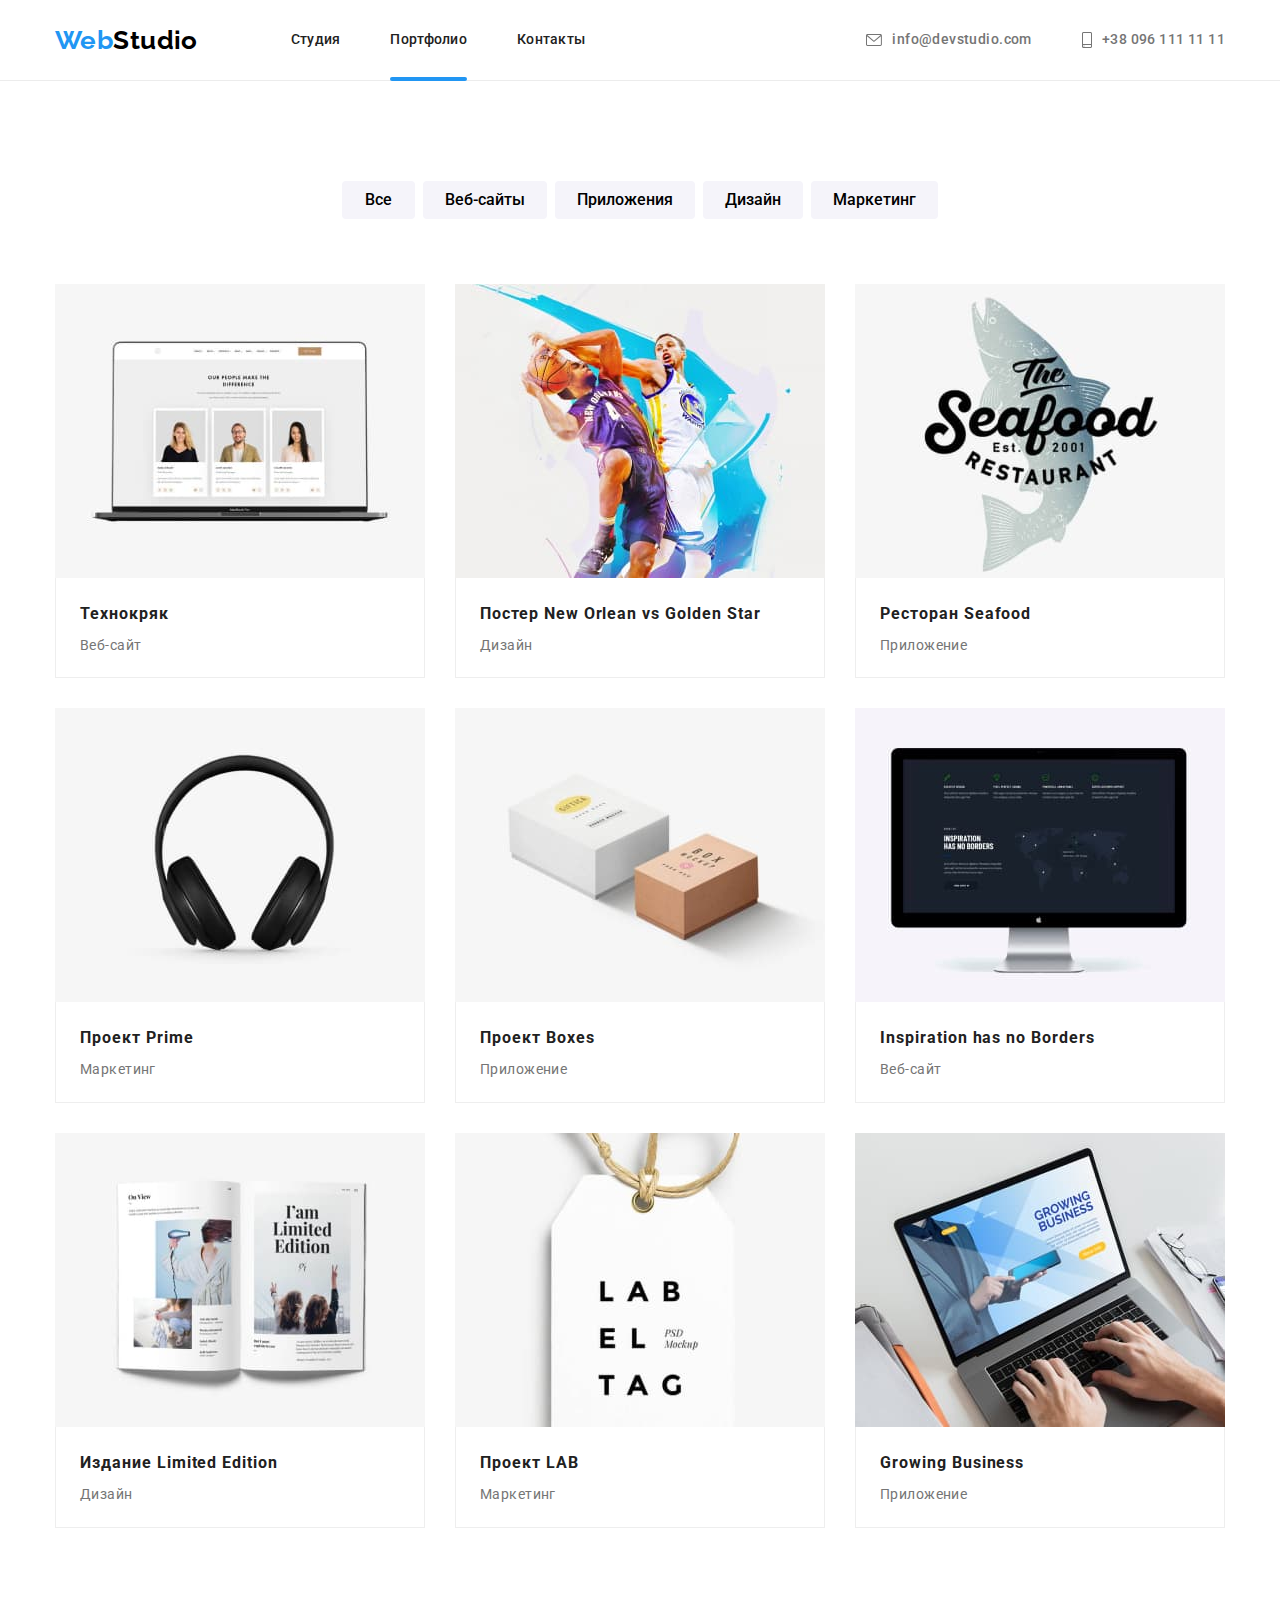
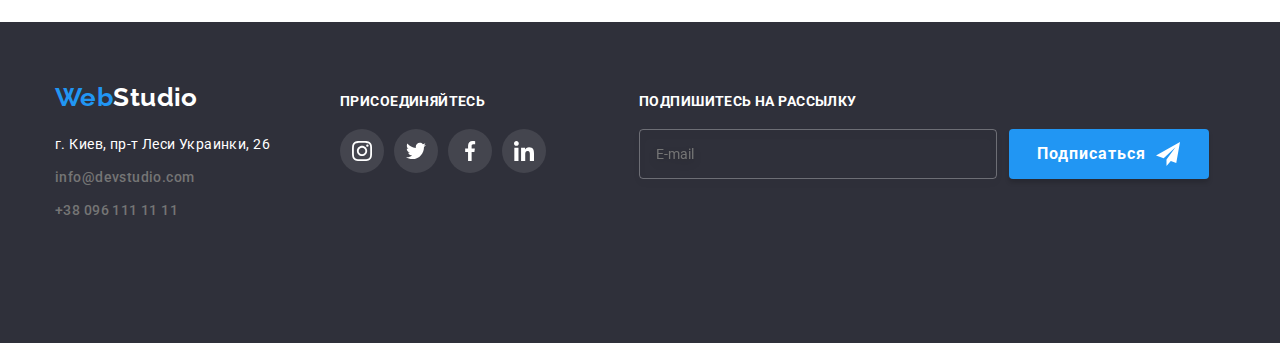
==== commit 21f1602b: "final version 2" ====
--- a/portfolio.html
+++ b/portfolio.html
@@ -12,7 +12,7 @@
     <link rel="stylesheet" href="./css/styles.css">
     <link rel="stylesheet" href="./css/main.min.css">
 </head>
-<body>
+<body data-scroll>
     <header class="header">
         <div class="container">
             <nav class="navigation"><a href="./index.html" class="logo">Web<span class="logo__two">Studio</span></a>
@@ -32,6 +32,54 @@
                             <use href="./images/icons.svg#icon-smartphone"></use>
                         </svg>+38 096 111 11 11</a></li>
             </ul>
+
+            <button type="button" class="header__menu-open-btn" data-menu-open>
+                <svg class="header__modal-window-mobile" width="40" height="40">
+                    <use href="./images/icons.svg#icon-menu_40px"></use>
+                </svg>
+            </button>
+            <div class="header__mob-menu is-hidden" data-menu data-scroll>
+                <div class="mob-menu-container">
+                    <div class="mob-menu-top">
+                        <button type="button" class="header__menu-close-btn" data-menu-close><svg class="menu-modal-icon" width="18"
+                                height="18">
+                                <use href="./images/icons.svg#icon-close-black-18dp3"></use>
+                            </svg></button>
+            
+                        <nav class="header__mob-menu-navigation">
+                            <ul class="header__mob-menu-list">
+                                <li class="header__mob-menu-list-item"><a href="./index.html"
+                                        class="header__mob-menu-buttons">Студия</a></li>
+                                <li class="header__mob-menu-list-item"><a href="./portfolio.html"
+                                        class="header__mob-menu-buttons">Портфолио</a></li>
+                                <li class="header__mob-menu-list-item"><a href="#" class="header__mob-menu-buttons">Контакты</a>
+                                </li>
+                            </ul>
+                        </nav>
+                    </div>
+                    <div class="mob-menu-bottom">
+                        <ul class="header__mob-menu-list-two">
+                            <li class="header__mob-menu-list-two-item"><a href="tel:+380961111111" class="mob-menu-phone">+38 096
+                                    111 11 11</a></li>
+                            <li class="header__mob-menu-list-two-item"><a href="mailto:info@devstudio.com"
+                                    class="mob-menu-email">info@devstudio.com</a></li>
+                        </ul>
+            
+                        <ul class="header__mob-menu-social-list">
+                            <li class="header__mob-menu-social-list-item"> <a href="" class="header__mob-menu-social-list-link"
+                                    target="_blank" rel="noopener noreferrer nofollow">Instagram</a><span class="line"></span></li>
+                            <li class="header__mob-menu-social-list-item"> <a href="" class="header__mob-menu-social-list-link"
+                                    target="_blank" rel="noopener noreferrer nofollow">Twitter</a><span class="line"></span></li>
+                            <li class="header__mob-menu-social-list-item"> <a href="" class="header__mob-menu-social-list-link"
+                                    target="_blank" rel="noopener noreferrer nofollow">Facebook</a><span class="line"></span></li>
+                            <li class="header__mob-menu-social-list-item"> <a href="" class="header__mob-menu-social-list-link"
+                                    target="_blank" rel="noopener noreferrer nofollow">LinkedIn</a></li>
+                        </ul>
+            
+            
+                    </div>
+                </div>
+            </div>
         </div>
     </header>
 
@@ -55,7 +103,13 @@
                     <ul class="works-list">
                         <li class="works-list__item">
                             <a href="#" class="works-list__link">
-                                <div class="portfolio__up-text__wrap"><img src="./images/portf1.jpg" alt="Ноутбук с открытым веб-сайтом" width="370" height="294">
+                                <picture>
+                                <source srcset="./images/portf1.jpg 1x, ./images/portf1-2x.jpg 2x" media="(min-width: 1200px)" />
+                                <source srcset="./images/portf1-tab.jpg 1x, ./images/portf1-tab-2x.jpg 2x" media="(min-width: 768px)" />
+                                <source srcset="./images/portf1-mob.jpg 1x, ./images/portf1-mob-2x.jpg 2x" media="(max-width: 767px)" />
+                                <img srcset="./images/portf1.jpg 1x, ./images/portf1-2x.jpg 2x" src="./images/portf1.jpg" alt="Ноутбук с открытым веб-сайтом" width="370" height="294">
+                                </picture>
+                                <div class="portfolio__up-text__wrap">
                                 <p class="portfolio__up-text">Ресурс пропонує комплексні пропозиції з різним рівнем функціоналу та сервісів. Все це дозволить відвідувачу отримати вичерпні відомості про компанію чи приватну особу.</p></div>
                             <div class="works-list__description">
                                 <h2 class="portfolio-title">Технокряк</h2>
@@ -64,7 +118,14 @@
                         </li>
                         <li class="works-list__item">
                             <a href="#" class="works-list__link">
-                                <div class="portfolio__up-text__wrap"><img src="./images/portf2.jpg" alt="Ноутбук с открытым веб-сайтом" width="370" height="294">
+                                <picture>
+                                    <source srcset="./images/portf2.jpg 1x, ./images/portf2-2x.jpg 2x" media="(min-width: 1200px)" />
+                                    <source srcset="./images/portf2-tab.jpg 1x, ./images/portf2-tab-2x.jpg 2x" media="(min-width: 768px)" />
+                                    <source srcset="./images/portf2-mob.jpg 1x, ./images/portf2-mob-2x.jpg 2x" media="(max-width: 767px)" />
+                                    <img srcset="./images/portf2.jpg 1x, ./images/portf2-2x.jpg 2x" src="./images/portf2.jpg" alt="Два баскетболиста"
+                                        width="370" height="294">
+                                </picture>
+                                <div class="portfolio__up-text__wrap">
                                 <p class="portfolio__up-text">Ресурс пропонує комплексні пропозиції з різним рівнем функціоналу та сервісів. Все це дозволить відвідувачу отримати вичерпні відомості про компанію чи приватну особу.</p></div>
                             <div class="works-list__description">
                                 <h2 class="portfolio-title">Постер New Orlean vs Golden Star</h2>
@@ -73,7 +134,14 @@
                         </li>
                         <li class="works-list__item">
                             <a href="#" class="works-list__link">
-                                <div class="portfolio__up-text__wrap"><img src="./images/portf3.jpg" alt="Ноутбук с открытым веб-сайтом" width="370" height="294">
+                                <picture>
+                                    <source srcset="./images/portf3.jpg 1x, ./images/portf3-2x.jpg 2x" media="(min-width: 1200px)" />
+                                    <source srcset="./images/portf3-tab.jpg 1x, ./images/portf3-tab-2x.jpg 2x" media="(min-width: 768px)" />
+                                    <source srcset="./images/portf3-mob.jpg 1x, ./images/portf3-mob-2x.jpg 2x" media="(max-width: 767px)" />
+                                    <img srcset="./images/portf3.jpg 1x, ./images/portf3-2x.jpg 2x" src="./images/portf3.jpg"
+                                        alt="Ресторан с морепродуктами" width="370" height="294">
+                                </picture>
+                                <div class="portfolio__up-text__wrap">
                                 <p class="portfolio__up-text">Ресурс пропонує комплексні пропозиції з різним рівнем функціоналу та сервісів. Все це дозволить відвідувачу отримати вичерпні відомості про компанію чи приватну особу.</p></div>
                             <div class="works-list__description">
                                 <h2 class="portfolio-title">Ресторан Seafood</h2>
@@ -82,7 +150,14 @@
                         </li>
                         <li class="works-list__item">
                             <a href="#" class="works-list__link">
-                                <div class="portfolio__up-text__wrap"><img src="./images/portf4.jpg" alt="Ноутбук с открытым веб-сайтом" width="370" height="294">
+                                <picture>
+                                    <source srcset="./images/portf4.jpg 1x, ./images/portf4-2x.jpg 2x" media="(min-width: 1200px)" />
+                                    <source srcset="./images/portf4-tab.jpg 1x, ./images/portf4-tab-2x.jpg 2x" media="(min-width: 768px)" />
+                                    <source srcset="./images/portf4-mob.jpg 1x, ./images/portf4-mob-2x.jpg 2x" media="(max-width: 767px)" />
+                                    <img srcset="./images/portf4.jpg 1x, ./images/portf4-2x.jpg 2x" src="./images/portf4.jpg" alt="Наушники" width="370"
+                                        height="294">
+                                </picture>
+                                <div class="portfolio__up-text__wrap">
                                 <p class="portfolio__up-text">Ресурс пропонує комплексні пропозиції з різним рівнем функціоналу та сервісів. Все це дозволить відвідувачу отримати вичерпні відомості про компанію чи приватну особу.</p></div>
                             <div class="works-list__description">
                                 <h2 class="portfolio-title">Проект Prime</h2>
@@ -91,8 +166,16 @@
                             </a>
                         </li>
                         <li class="works-list__item">
-                            <a href="#" class="works-list__link">
-                                <div class="portfolio__up-text__wrap"><img src="./images/portf5.jpg" alt="Ноутбук с открытым веб-сайтом" width="370" height="294">
+
+                            <a href="#" class="works-list__link">
+                                <picture>
+                                    <source srcset="./images/portf5.jpg 1x, ./images/portf5-2x.jpg 2x" media="(min-width: 1200px)" />
+                                    <source srcset="./images/portf5-tab.jpg 1x, ./images/portf5-tab-2x.jpg 2x" media="(min-width: 768px)" />
+                                    <source srcset="./images/portf5-mob.jpg 1x, ./images/portf5-mob-2x.jpg 2x" media="(max-width: 767px)" />
+                                    <img srcset="./images/portf5.jpg 1x, ./images/portf5-2x.jpg 2x" src="./images/portf5.jpg"
+                                        alt="Две коробки стоят рядом друг с другом" width="370" height="294">
+                                </picture>
+                                <div class="portfolio__up-text__wrap">
                                 <p class="portfolio__up-text">Ресурс пропонує комплексні пропозиції з різним рівнем функціоналу та сервісів. Все це дозволить відвідувачу отримати вичерпні відомості про компанію чи приватну особу.</p></div>
                             <div class="works-list__description">
                                 <h2 class="portfolio-title">Проект Boxes</h2>
@@ -100,8 +183,16 @@
                             </div></a>
                         </li>
                         <li class="works-list__item">
-                            <a href="#" class="works-list__link">
-                                <div class="portfolio__up-text__wrap"><img src="./images/portf6.jpg" alt="Ноутбук с открытым веб-сайтом" width="370" height="294">
+                            
+                            <a href="#" class="works-list__link">
+                                <picture>
+                                    <source srcset="./images/portf6.jpg 1x, ./images/portf6-2x.jpg 2x" media="(min-width: 1200px)" />
+                                    <source srcset="./images/portf6-tab.jpg 1x, ./images/portf6-tab-2x.jpg 2x" media="(min-width: 768px)" />
+                                    <source srcset="./images/portf6-mob.jpg 1x, ./images/portf6-mob-2x.jpg 2x" media="(max-width: 767px)" />
+                                    <img srcset="./images/portf6.jpg 1x, ./images/portf6-2x.jpg 2x" src="./images/portf6.jpg"
+                                        alt="Макбук с открытым сайтом" width="370" height="294">
+                                </picture>
+                                <div class="portfolio__up-text__wrap">
                                 <p class="portfolio__up-text">Ресурс пропонує комплексні пропозиції з різним рівнем функціоналу та сервісів. Все це дозволить відвідувачу отримати вичерпні відомості про компанію чи приватну особу.</p></div>
                             <div class="works-list__description">
                                 <h2 class="portfolio-title">Inspiration has no Borders</h2>
@@ -109,8 +200,16 @@
                             </div></a>
                         </li>
                         <li class="works-list__item">
-                            <a href="#" class="works-list__link">
-                                <div class="portfolio__up-text__wrap"><img src="./images/portf7.jpg" alt="Ноутбук с открытым веб-сайтом" width="370" height="294">
+                           
+                            <a href="#" class="works-list__link">
+                                <picture>
+                                    <source srcset="./images/portf7.jpg 1x, ./images/portf7-2x.jpg 2x" media="(min-width: 1200px)" />
+                                    <source srcset="./images/portf7-tab.jpg 1x, ./images/portf7-tab-2x.jpg 2x" media="(min-width: 768px)" />
+                                    <source srcset="./images/portf7-mob.jpg 1x, ./images/portf7-mob-2x.jpg 2x" media="(max-width: 767px)" />
+                                    <img srcset="./images/portf7.jpg 1x, ./images/portf7-2x.jpg 2x" src="./images/portf7.jpg"
+                                        alt="Открытый глянцевый журнал" width="370" height="294">
+                                </picture>
+                                <div class="portfolio__up-text__wrap">
                                 <p class="portfolio__up-text">Ресурс пропонує комплексні пропозиції з різним рівнем функціоналу та сервісів. Все це дозволить відвідувачу отримати вичерпні відомості про компанію чи приватну особу.</p></div>
                             <div class="works-list__description">
                                 <h2 class="portfolio-title">Издание Limited Edition</h2>
@@ -118,8 +217,16 @@
                             </div></a>
                         </li>
                         <li class="works-list__item">
-                            <a href="#" class="works-list__link">
-                                <div class="portfolio__up-text__wrap"><img src="./images/portf8.jpg" alt="Ноутбук с открытым веб-сайтом" width="370" height="294">
+                            
+                            <a href="#" class="works-list__link">
+                                <picture>
+                                    <source srcset="./images/portf8.jpg 1x, ./images/portf8-2x.jpg 2x" media="(min-width: 1200px)" />
+                                    <source srcset="./images/portf8-tab.jpg 1x, ./images/portf8-tab-2x.jpg 2x" media="(min-width: 768px)" />
+                                    <source srcset="./images/portf8-mob.jpg 1x, ./images/portf8-mob-2x.jpg 2x" media="(max-width: 767px)" />
+                                    <img srcset="./images/portf8.jpg 1x, ./images/portf8-2x.jpg 2x" src="./images/portf8.jpg" alt="Бирка" width="370"
+                                        height="294">
+                                </picture>
+                                <div class="portfolio__up-text__wrap">
                                 <p class="portfolio__up-text">Ресурс пропонує комплексні пропозиції з різним рівнем функціоналу та сервісів. Все це дозволить відвідувачу отримати вичерпні відомості про компанію чи приватну особу.</p></div>
                             <div class="works-list__description">
                                 <h2 class="portfolio-title">Проект LAB</h2>
@@ -127,8 +234,16 @@
                             </div></a>
                         </li>
                         <li class="works-list__item">
-                            <a href="#" class="works-list__link">
-                                <div class="portfolio__up-text__wrap"><img src="./images/portf9.jpg" alt="Ноутбук с открытым веб-сайтом" width="370" height="294">
+                            
+                            <a href="#" class="works-list__link">
+                                <picture>
+                                    <source srcset="./images/portf9.jpg 1x, ./images/portf9-2x.jpg 2x" media="(min-width: 1200px)" />
+                                    <source srcset="./images/portf9-tab.jpg 1x, ./images/portf9-tab-2x.jpg 2x" media="(min-width: 768px)" />
+                                    <source srcset="./images/portf9-mob.jpg 1x, ./images/portf9-mob-2x.jpg 2x" media="(max-width: 767px)" />
+                                    <img srcset="./images/portf9.jpg 1x, ./images/portf9-2x.jpg 2x" src="./images/portf9.jpg"
+                                        alt="Человек что-то печатает на ноутбуке" width="370" height="294">
+                                </picture>
+                                <div class="portfolio__up-text__wrap">
                                 <p class="portfolio__up-text">Ресурс пропонує комплексні пропозиції з різним рівнем функціоналу та сервісів. Все це дозволить відвідувачу отримати вичерпні відомості про компанію чи приватну особу.</p></div>
                             <div class="works-list__description">
                                 <h2 class="portfolio-title">Growing Business</h2>
@@ -191,5 +306,6 @@
                 </div>
             </div>
         </footer>
+        <script src="./js/menu.js"></script>
 </body>
 </html>--- a/css/main.min.css
+++ b/css/main.min.css
@@ -1 +1 @@
-:root{--primary-text-colour: #212121;--accent-text-colour: #2196F3;--background-colour: #FFFFFF;--black-colour: #000;--grey-colour: #2F303A;--light-grey-colour: #757575;--for-one-white: #F5F4FA;--smth-grey: #EEEEEE;--for-header: #ECECEC;--for-media: #AFB1B8}.visually-hidden{position:absolute;white-space:nowrap;width:1px;height:1px;overflow:hidden;border:0;padding:0;clip:rect(0 0 0 0);clip-path:inset(50%);margin:-1px}.container{padding-left:15px;padding-right:15px;margin:0 auto}@media screen and (min-width: 480px){.container{width:480px}}@media screen and (min-width: 768px){.container{width:768px}}@media screen and (min-width: 1200px){.container{width:1200px}}.list-member{border-radius:4px;margin-right:30px;width:170px;height:92px}.list-member:last-child{margin-right:0}.list-member:hover,.list-member:focus{border:1px solid var(--accent-text-colour)}.media-item-footer{width:44px;height:44px;border-radius:50%;display:flex;align-items:center;justify-content:center;transition:background-color 250ms cubic-bezier(0.4, 0, 0.2, 1)}.media-item-footer:hover,.media-item-footer:focus{background-color:var(--accent-text-colour)}.btn{font-weight:700;font-size:16px;line-height:30px;cursor:pointer;background-color:var(--accent-text-colour);color:var(--background-colour);border:1px rgba(0,0,0,0);transition:background-color 250ms cubic-bezier(0.4, 0, 0.2, 1)}.btn:hover,.btn:focus{background:#188ce8;box-shadow:0px 4px 4px rgba(0,0,0,.15)}a{display:inline-block;text-decoration:none}img{display:block;max-width:100%;height:auto}ul{padding:0;margin:0;list-style:none}body{background-color:var(--background-colour);color:var(--primary-text-colour);font-family:"Roboto",sans-serif;font-size:14px;line-height:1.71;letter-spacing:.03em}.header{border-bottom:1px solid var(--for-header)}.header .container{display:flex;align-items:center}.logo{font-family:"Raleway",sans-serif;font-weight:700;font-size:26px;line-height:1.19;color:var(--accent-text-colour);margin-right:93px;display:block;display:flex}.logo__two{color:var(--black-colour);display:flex}.current:after{content:"";position:absolute;display:block;width:100%;height:4px;bottom:-1px;left:0;background-color:var(--accent-text-colour);border:none;border-radius:2px}.header__list{margin:0;padding:0;display:block;display:flex;align-items:center}.header__list .header__list-item{margin-right:50px}.header__list .header__list-item:last-child{margin-right:0}.header__list .phone-contacts{margin-right:0}.header__list:hover,.header__list:focus{color:var(--accent-text-colour)}@media screen and (min-width: 320px)and (max-width: 767px){.header__list{display:none}}.header__list-two{margin:0;padding:0;display:block;display:flex;align-items:center}.header__list-two .header__list-two-item{margin-right:50px}.header__list-two:hover,.header__list-two:focus{color:var(--accent-text-colour)}@media screen and (min-width: 320px)and (max-width: 767px){.header__list-two{display:none}}.navigation{margin-right:auto;display:flex;align-items:center}.header__buttons{position:relative;font-weight:500;font-size:14px;line-height:1.14;letter-spacing:.02em;color:var(--primary-text-colour);padding-top:32px;padding-bottom:32px;display:inline-block;transition:color 250ms cubic-bezier(0.4, 0, 0.2, 1)}.header__buttons:hover,.header__buttons:focus{color:var(--accent-text-colour)}.phone{color:var(--light-grey-colour);font-weight:500;display:flex;align-items:center;fill:currentColor;transition:color 250ms cubic-bezier(0.4, 0, 0.2, 1)}.phone:focus,.phone:hover{color:var(--accent-text-colour)}.email{color:var(--light-grey-colour);font-weight:500;display:flex;align-items:center;fill:currentColor;transition:color 250ms cubic-bezier(0.4, 0, 0.2, 1)}.email:focus,.email:hover{color:var(--accent-text-colour)}.email-envelope{margin-right:10px}.smartphone{margin-right:10px}.smartphone:hover,.smartphone:focus{fill:var(--accent-text-colour)}.hero{background-image:linear-gradient(rgba(47, 48, 58, 0.4), rgba(47, 48, 58, 0.4)),url(../images/hero.jpg);background-position:center;background-size:1600px 600px;background-repeat:no-repeat;text-align:center;padding-bottom:200px;padding-top:200px}.order__button{display:inline-block;font-size:16px;font-weight:700;line-height:1.875;cursor:pointer;background-color:var(--accent-text-colour);color:var(--background-colour);border:1px rgba(0,0,0,0);padding:10px 24px;min-width:216px;border-radius:4px;transition:background-color 250ms cubic-bezier(0.4, 0, 0.2, 1)}.order__button:hover,.order__button:focus{background:#188ce8;box-shadow:0px 4px 4px rgba(0,0,0,.15)}@media screen and (min-width: 1200px){.order__button{padding:10px 32px}}.decidions{font-weight:900;font-size:21px;line-height:1.4;letter-spacing:.06em;text-transform:uppercase;color:var(--background-colour);margin-top:0px;margin-bottom:30px}@media screen and (min-width: 480px)and (max-width: 1199px){.decidions{font-size:26px}}@media screen and (min-width: 1200px){.decidions{font-size:44px}}.hero__container{width:100%}@media screen and (min-width: 480px)and (max-width: 1199px){.hero__container{width:360px}}@media screen and (min-width: 1200px){.hero__container{width:696px}}.particular-qualities{padding-top:60px;padding-bottom:60px}.our-qualities{font-weight:700;font-size:36px;line-height:1.7;text-align:center;margin-top:0;margin-bottom:60px}.our-qualities__list{display:flex;flex-wrap:wrap;gap:30px;padding-left:0px}.our-qualities__list-item{width:100%}@media screen and (min-width: 768px)and (max-width: 1199px){.our-qualities__list-item{width:calc((100% - 30px)/2)}}@media screen and (min-width: 1200px){.our-qualities__list-item{width:calc((100% - 120px)/4)}}.diagram__background,.clock__background,.antenna__background,.astronaut__background{background-color:var(--for-one-white);width:100%;height:120px;display:flex;align-items:center;justify-content:center;margin-bottom:20px}.our-special-quality{margin-top:0;font-weight:700;font-size:14px;line-height:1.14;text-transform:uppercase;text-align:center}.our-qualities__text{font-weight:400;font-size:14px;line-height:1.7;color:var(--light-grey-colour);margin:0}.what-we-do__section{display:none}@media screen and (min-width: 1200px){.what-we-do__section{display:flex;padding-bottom:94px;padding-top:94px}}.what-we-do{font-weight:700;font-size:36px;line-height:1.7;text-align:center;margin-top:0;margin-bottom:50px}.what-we-do__list{display:flex;margin-bottom:0;margin-top:0;padding-left:0}.what-we-do__list .what-we-do__photo{margin-right:30px}.what-we-do__list .what-we-do__photo:last-child{margin-right:0px}.what-we-do__div{position:relative}.what-we-do__wrap{font-weight:700;font-size:14px;line-height:1.14;text-align:center;letter-spacing:.03em;text-transform:uppercase;color:var(--background-colour);background-color:rgba(47,48,58,.8);padding-top:27px;width:370px;height:70px;position:absolute;bottom:0;margin:0}.team{background-color:var(--for-one-white);padding-top:60px;padding-bottom:94px;margin-left:0;margin-bottom:0;margin-top:0}.team__list{display:flex;flex-wrap:wrap;gap:30px}@media screen and (min-width: 480px)and (max-width: 767px){.team__list{flex-wrap:wrap;gap:30px}}@media screen and (min-width: 768px)and (max-width: 1199px){.team__list{flex-wrap:wrap;gap:30px}}.our-team{font-weight:700;font-size:36px;line-height:1.7;text-align:center;margin-top:0;margin-bottom:50px}.team__member{box-shadow:0px 1px 3px rgba(0,0,0,.12),0px 1px 1px rgba(0,0,0,.14),0px 2px 1px rgba(0,0,0,.2);border-radius:0px 0px 4px 4px;background-color:var(--background-colour)}.team__member:last-child{margin-right:0}@media screen and (min-width: 480px)and (max-width: 767px){.team__member{margin-right:0}}@media screen and (min-width: 768px)and (max-width: 1199px){.team__member{width:calc((100% - 30px)/2);gap:30px}}@media screen and (min-width: 1200px){.team__member{width:calc((100% - 120px)/4)}}.team__member-image{width:100%;height:auto}.name-surname{font-weight:500;font-size:16px;line-height:1.19;text-align:center;margin-top:0;margin-bottom:10px}.role{font-weight:400;font-size:14px;line-height:1.7;color:var(--light-grey-colour);text-align:center;margin:0;margin-bottom:16px}.name-role{padding-top:30px;padding-bottom:30px}.media-item__list{display:flex;margin-right:10px;align-items:center;justify-content:center;padding:0}.media-item__list:last-child{margin-right:0px;gap:10px}.media-item{background-color:var(--background-colour);color:var(--for-media);fill:currentColor;transition:color 250ms cubic-bezier(0.4, 0, 0.2, 1),background-color 250ms cubic-bezier(0.4, 0, 0.2, 1)}.media-item:hover,.media-item:focus{background-color:var(--accent-text-colour);fill:var(--background-colour)}.our-clients{font-weight:700;font-size:36px;line-height:1.17;text-align:center;letter-spacing:.03em;margin:0;margin-bottom:30px}.clients{padding-top:60px;padding-bottom:60px}.clients__list{display:flex;flex-wrap:wrap;gap:30px}@media screen and (min-width: 480px)and (max-width: 767px){.clients__list{flex-wrap:wrap;gap:30px}}@media screen and (min-width: 768px)and (max-width: 1199px){.clients__list{flex-wrap:wrap;gap:30px}}.link-of-clients__list{border:1px solid var(--for-media);width:100%;height:100%;display:flex;align-items:center;justify-content:center;color:var(--for-media);fill:currentColor;transition:color 250ms cubic-bezier(0.4, 0, 0.2, 1),border 250ms cubic-bezier(0.4, 0, 0.2, 1)}.link-of-clients__list:hover,.link-of-clients__list:focus{color:var(--accent-text-colour);border:1px solid var(--accent-text-colour)}.clients__svg:hover,.clients__svg:focus{fill:currentColor}.clients__list-member{border-radius:4px;width:calc((100% - 30px)/2);height:92px}.clients__list-member:last-child{margin-right:0}.clients__list-member:hover,.clients__list-member:focus{border:1px solid var(--accent-text-colour)}@media screen and (min-width: 768px)and (max-width: 1199px){.clients__list-member{width:calc((100% - 60px)/3)}}@media screen and (min-width: 1200px){.clients__list-member{width:calc((100% - 150px)/6)}}.footer{background-color:var(--grey-colour);padding-top:60px;padding-bottom:60px}@media screen and (min-width: 1200px){.footer-container{display:flex;align-items:baseline}}.location{font-size:14px;line-height:1.7;color:var(--background-colour);background-color:var(--grey-colour);transition:color 250ms cubic-bezier(0.4, 0, 0.2, 1)}.location:hover,.location:focus{color:var(--accent-text-colour)}.footer__section{margin-bottom:60px}@media screen and (min-width: 768px)and (max-width: 1199px){.footer__section{margin-bottom:0}}@media screen and (min-width: 1200px){.footer__section:first-child{margin-right:70px}}@media screen and (min-width: 1200px){.footer__section:last-child{margin-right:93px}}.footer__logo{display:flex;justify-content:center}@media screen and (min-width: 1200px){.footer__logo{justify-content:start}}.footer__logo .logo{margin-right:0}.footer__join{font-weight:700;font-size:14px;line-height:16px;margin-top:0;margin-bottom:20px;letter-spacing:.03em;text-transform:uppercase;color:var(--background-colour);text-align:center}@media screen and (min-width: 1200px){.footer__join{text-align:start}}.footer__sign-up{font-weight:700;font-size:14px;line-height:16px;margin-top:0;margin-bottom:20px;letter-spacing:.03em;text-transform:uppercase;color:var(--background-colour);text-align:center}@media screen and (min-width: 1200px){.footer__sign-up{text-align:start}}.footer__media-list{display:flex;align-items:center;margin-bottom:0;justify-content:center}.footer__social-media{margin-right:10px}.footer__social-media:last-child{margin-right:0}.footer__media-item{width:44px;height:44px;border-radius:50%;background-color:rgba(255,255,255,.1);display:flex;align-items:center;justify-content:center;transition:background-color 250ms cubic-bezier(0.4, 0, 0.2, 1)}.footer__media-item:hover,.footer__media-item:focus{background-color:var(--accent-text-colour)}.footer__linkedin{fill:var(--background-colour)}.footer__linkedin:focus,.footer__linkedin:hover{fill:var(--background-colour)}.footer__instagram{fill:var(--background-colour)}.footer__instagram:focus,.footer__instagram:hover{fill:var(--background-colour)}.footer__twitter{fill:var(--background-colour)}.footer__twitter:focus,.footer__twitter:hover{fill:var(--background-colour)}.footer__facebook{fill:var(--background-colour)}.footer__facebook:focus,.footer__facebook:hover{fill:var(--background-colour)}.online__form{display:flex;justify-content:center;flex-wrap:wrap;flex-direction:row;justify-content:space-around}@media screen and (min-width: 1200px){.online__form{flex-wrap:nowrap}}.footer__social-form{display:block}@media screen and (min-width: 768px)and (max-width: 1199px){.footer__social-form{display:flex;flex-wrap:wrap;margin-bottom:60px;flex-direction:row;justify-content:space-around}}@media screen and (min-width: 1200px){.footer__social-form{display:flex;align-items:baseline}}.online__input{width:358px;width:100%;height:50px;border:1px solid rgba(255,255,255,.3);filter:drop-shadow(0px 4px 4px rgba(0, 0, 0, 0.15));border-radius:4px;background-color:rgba(0,0,0,0);padding-right:16px;padding-left:16px;margin-right:12px;margin-bottom:20px}@media screen and (min-width: 768px)and (max-width: 1199px){.online__input{margin-right:20%;margin-left:20%}}@media screen and (min-width: 1200px){.online__input{width:358px}}.online__btn{width:200px;height:50px;background:var(--accent-text-colour);box-shadow:0px 4px 4px rgba(0,0,0,.15);border-radius:4px;border:1px rgba(0,0,0,0);font-weight:700;font-size:16px;line-height:1.8;color:var(--background-colour);display:flex;align-items:center;text-align:center;padding-left:28px;letter-spacing:.06em;cursor:pointer}.send-icon{fill:var(--background-colour);margin-left:10px}.footer__list{font-style:normal;margin:0;padding:0}.footer__list:hover,.footer__list:focus{color:var(--accent-text-colour)}@media screen and (min-width: 1200px){.footer__list{text-align:start}}.footer__list-item:not(:last-child){margin-bottom:9px}.footer__list-item .email{justify-content:center}@media screen and (min-width: 1200px){.footer__list-item .email{justify-content:start}}.footer__list-item .phone{justify-content:center}@media screen and (min-width: 1200px){.footer__list-item .phone{justify-content:start}}.footer__list-item{text-align:center}.logo__three{color:var(--background-colour);margin-bottom:20px}.our-works__list{padding-bottom:94px;padding-top:100px}.list-portfolio{margin-bottom:50px;padding-left:0;justify-content:center}.list-portfolio .list-portfolio__item{margin-right:8px}.list-portfolio :last-child{margin-right:0}@media screen and (min-width: 480px)and (max-width: 767px){.list-portfolio{flex-wrap:wrap;display:flex;justify-content:start}}@media screen and (min-width: 768px)and (max-width: 1199px){.list-portfolio{display:flex}}@media screen and (min-width: 1200px){.list-portfolio{display:flex}}.list-portfolio__item{margin-bottom:15px}@media screen and (min-width: 480px)and (max-width: 767px){.list-portfolio__item{margin-bottom:15px}}.buttons-portfolio{display:inline-block;cursor:pointer;font-size:16px;line-height:1.6;font-weight:500;text-align:center;font-family:inherit;background-color:var(--for-one-white);border:1px rgba(0,0,0,0);border-radius:4px;padding:6px 22px;min-width:73px;transition:box-shadow 250ms cubic-bezier(0.4, 0, 0.2, 1);transition:color 250ms cubic-bezier(0.4, 0, 0.2, 1);transition:background-color 250ms cubic-bezier(0.4, 0, 0.2, 1)}.buttons-portfolio:hover,.buttons-portfolio:focus{color:var(--background-colour);background-color:var(--accent-text-colour);box-shadow:0px 3px 1px rgba(0,0,0,.1),0px 1px 2px rgba(0,0,0,.08),0px 2px 2px rgba(0,0,0,.12)}.works-list__link{transition:box-shadow 250ms cubic-bezier(0.4, 0, 0.2, 1);display:block}.works-list__link:focus,.works-list__link:hover{box-shadow:0px 1px 1px rgba(0,0,0,.12),0px 4px 4px rgba(0,0,0,.06),1px 4px 6px rgba(0,0,0,.16)}.works-list{display:flex;flex-wrap:wrap;gap:30px}@media screen and (min-width: 768px)and (max-width: 1199px){.works-list:first-child{margin-bottom:60px}}@media screen and (min-width: 480px)and (max-width: 767px){.works-list__item{margin-bottom:30px}}@media screen and (min-width: 768px)and (max-width: 1199px){.works-list__item{width:calc((100% - 60px)/2)}}.works-list__link:hover .portfolio__up-text,.works-list__link:focus .portfolio__up-text{transform:translateY(0)}.portfolio__up-text__wrap{position:relative;overflow:hidden}.portfolio__up-text{position:absolute;text-align:start;top:0;left:0;font-weight:400;font-size:18px;line-height:1.56;letter-spacing:.03em;color:#fff;background-color:rgba(33,150,243,.9);padding:63px 24px;height:100%;transform:translateY(100%);transition:transform 250ms cubic-bezier(0.4, 0, 0.2, 1);margin:0}.works-list__description{padding:20px 24px;border:1px solid var(--smth-grey)}.portfolio-title{font-size:16px;line-height:2;letter-spacing:.06em;margin-top:0;margin-bottom:4px;text-align:start;color:var(--primary-text-colour)}.buttons-ptf:hover,.buttons-ptf:focus{background-color:var(--accent-text-colour);color:var(--background-colour);box-shadow:0px 3px 1px rgba(0,0,0,.1),0px 1px 2px rgba(0,0,0,.08),0px 2px 2px rgba(0,0,0,.12)}.colour-type-of-work{color:var(--light-grey-colour);margin:0;text-align:start}.backdrop{position:fixed;top:0;width:100%;height:100%;background-color:rgba(48,48,48,.467);transition:opacity 250ms cubic-bezier(0.4, 0, 0.2, 1),visibility 250ms}.modal{position:absolute;width:528px;min-height:581px;background-color:var(--background-colour);box-shadow:0px 1px 3px rgba(0,0,0,.12),0px 1px 1px rgba(0,0,0,.14),0px 2px 1px rgba(0,0,0,.2);border-radius:4px;top:50%;left:50%;transform:translate(-50%, -50%) scale(1);transition:transform 250ms;padding:40px}.backdrop.is-hidden .modal{transform:translate(-50%, -50%) scale(0)}.modal-close{position:absolute;right:8px;top:8px;width:30px;height:30px;border:1px solid rgba(0,0,0,.1);border-radius:50%;background-color:rgba(0,0,0,0)}.modal-close:focus,.modal-close:hover{fill:var(--accent-text-colour)}.modal-icon{position:absolute;top:50%;left:50%;transform:translate(-50%, -50%)}.is-hidden{opacity:0;visibility:hidden;pointer-events:none}.no-scroll{overflow:hidden}.modal-title{font-weight:700;font-size:20px;line-height:1.15;text-align:center;letter-spacing:.03em;color:var(--primary-text-colour);margin-bottom:30px;margin-top:0}.form-input{padding-left:42px;padding-right:42px;width:100%;height:40px;border:1px solid rgba(33,33,33,.2);border-radius:4px;font-size:12px}.form-input:focus{outline-color:var(--accent-text-colour)}.input-wrap{position:relative}.input-field{margin-bottom:10px}.modal-form-p{font-weight:400;font-size:12px;line-height:1.17;letter-spacing:.01em;color:var(--light-grey-colour)}.form-input-comment{width:448px;height:120px;border:1px solid rgba(33,33,33,.2);border-radius:4px;padding-left:16px;padding-top:12px;resize:none}.form-input-comment:focus{outline-color:var(--accent-text-colour)}.form-input-comment::placeholder{position:absolute;font-weight:400;font-size:12px;line-height:1.17;letter-spacing:.01em;color:rgba(117,117,117,.5)}.modal-form-svg{position:absolute;left:15px;top:50%;transform:translateY(-50%)}.form-input:focus+.modal-form-svg{fill:var(--accent-text-colour)}.button-field{text-align:center}.send-btn{width:200px;height:50px;align-items:center;text-align:center;letter-spacing:.06em}.check-text{display:flex;font-weight:400;font-size:14px;line-height:1.71;letter-spacing:.03em;color:var(--light-grey-colour);align-items:center;justify-content:center}.check-text span{width:16px;height:15px;border:2px solid var(--primary-text-colour);border-radius:3px;margin-right:5px;display:flex;align-items:center;justify-content:center;transition:background-color 250ms cubic-bezier(0.4, 0, 0.2, 1)}.check-text span:focus{border:2px solid var(--accent-text-colour)}.input-check:checked+.check-text span{background-color:var(--accent-text-colour);border:none}.check-icon{fill:rgba(0,0,0,0)}.input-check:checked+.check-text .check-icon{fill:var(--background-colour);border:none}.link-input{color:var(--accent-text-colour);text-decoration:underline var(--accent-text-colour)}/*# sourceMappingURL=main.min.css.map */+:root{--primary-text-colour: #212121;--accent-text-colour: #2196F3;--background-colour: #FFFFFF;--black-colour: #000;--grey-colour: #2F303A;--light-grey-colour: #757575;--for-one-white: #F5F4FA;--smth-grey: #EEEEEE;--for-header: #ECECEC;--for-media: #AFB1B8;--bg-gradient: linear-gradient(rgba(47, 48, 58, 0.4), rgba(47, 48, 58, 0.4))}.visually-hidden{position:absolute;white-space:nowrap;width:1px;height:1px;overflow:hidden;border:0;padding:0;clip:rect(0 0 0 0);clip-path:inset(50%);margin:-1px}.container{padding-left:15px;padding-right:15px;margin:0 auto}@media screen and (min-width: 480px){.container{width:480px}}@media screen and (min-width: 768px){.container{width:768px}}@media screen and (min-width: 1200px){.container{width:1200px}}.list-member{border-radius:4px;margin-right:30px;width:170px;height:92px}.list-member:last-child{margin-right:0}.list-member:hover,.list-member:focus{border:1px solid var(--accent-text-colour)}.media-item-footer{width:44px;height:44px;border-radius:50%;display:flex;align-items:center;justify-content:center;transition:background-color 250ms cubic-bezier(0.4, 0, 0.2, 1)}.media-item-footer:hover,.media-item-footer:focus{background-color:var(--accent-text-colour)}.btn{font-weight:700;font-size:16px;line-height:30px;cursor:pointer;background-color:var(--accent-text-colour);color:var(--background-colour);border:1px rgba(0,0,0,0);transition:background-color 250ms cubic-bezier(0.4, 0, 0.2, 1)}.btn:hover,.btn:focus{background:#188ce8;box-shadow:0px 4px 4px rgba(0,0,0,.15)}a{display:inline-block;text-decoration:none}img{display:block;max-width:100%;height:auto}ul{padding:0;margin:0;list-style:none}body{background-color:var(--background-colour);color:var(--primary-text-colour);font-family:"Roboto",sans-serif;font-size:14px;line-height:1.71;letter-spacing:.03em}.header{border-bottom:1px solid var(--for-header)}.header .container{display:flex;align-items:center}.logo{font-family:"Raleway",sans-serif;font-weight:700;font-size:26px;line-height:1.19;color:var(--accent-text-colour);margin-right:93px;display:block;display:flex}@media screen and (min-width: 768px)and (max-width: 1199px){.logo{margin-right:88px}}.logo__two{color:var(--black-colour);display:flex}.current:after{content:"";position:absolute;display:block;width:100%;height:4px;bottom:-1px;left:0;background-color:var(--accent-text-colour);border:none;border-radius:2px}.header__list{display:none}@media screen and (min-width: 768px)and (max-width: 1199px){.header__list{display:flex}.header__list .header__list-item{margin-right:50px}.header__list .header__list-item:last-child{margin-right:0}}@media screen and (min-width: 1200px){.header__list{margin:0;padding:0;display:block;display:flex;align-items:center}.header__list .header__list-item{margin-right:50px}.header__list .header__list-item:last-child{margin-right:0}.header__list .phone-contacts{margin-right:0}.header__list:hover,.header__list:focus{color:var(--accent-text-colour)}}.header__list-two{display:none}@media screen and (min-width: 768px)and (max-width: 1199px){.header__list-two{display:inline-block}}@media screen and (min-width: 1200px){.header__list-two{margin:0;padding:0;display:block;display:flex;align-items:center}.header__list-two .header__list-two-item{margin-right:50px}.header__list-two:hover,.header__list-two:focus{color:var(--accent-text-colour)}}.navigation{margin-right:auto;display:flex;align-items:center}.header__buttons{position:relative;font-weight:500;font-size:14px;line-height:1.14;letter-spacing:.02em;color:var(--primary-text-colour);padding-top:32px;padding-bottom:32px;display:inline-block;transition:color 250ms cubic-bezier(0.4, 0, 0.2, 1)}.header__buttons:hover,.header__buttons:focus{color:var(--accent-text-colour)}.phone{color:var(--light-grey-colour);font-weight:500;display:flex;align-items:center;fill:currentColor;transition:color 250ms cubic-bezier(0.4, 0, 0.2, 1)}.phone:focus,.phone:hover{color:var(--accent-text-colour)}.email{color:var(--light-grey-colour);font-weight:500;display:flex;align-items:center;fill:currentColor;transition:color 250ms cubic-bezier(0.4, 0, 0.2, 1)}.email:focus,.email:hover{color:var(--accent-text-colour)}.email-envelope{margin-right:10px}.smartphone{margin-right:10px}.smartphone:hover,.smartphone:focus{fill:var(--accent-text-colour)}.header__menu-btn{margin-top:10px;margin-bottom:10px;background:rgba(0,0,0,0);border:1px}.menu-modal-icon:hover,.menu-modal-icon:focus{fill:var(--accent-text-colour)}.header__mob-menu{position:fixed;background-color:var(--background-colour);z-index:1;top:0;left:0;width:100vw;height:100vh;padding-top:10px;padding-bottom:48px;padding-right:15px}.header__mob-menu>.mob-menu-container{height:100%;display:flex;flex-direction:column;justify-content:space-between}.mob-menu-container{padding-left:40px;padding-right:15px;margin:0 auto}.header__menu-close-btn{display:block;margin-left:auto;background:rgba(0,0,0,0);border:1px}.header__menu-open-btn{background:rgba(0,0,0,0);border:1px}@media screen and (min-width: 768px)and (max-width: 1199px){.header__menu-open-btn{display:none}}@media screen and (min-width: 1200px){.header__menu-open-btn{display:none}}.header__menu-open-btn:hover,.header__menu-open-btn:focus{fill:var(--accent-text-colour)}.header__mob-menu-buttons{font-weight:500;font-size:40px;line-height:1.175;letter-spacing:.02em;color:var(--primary-text-colour)}.header__mob-menu-buttons:not(last-child){margin-bottom:32px}.header__mob-menu-buttons:hover,.header__mob-menu-buttons:focus{color:var(--accent-text-colour)}.mob-menu-phone{font-weight:500;font-size:34px;line-height:1.175;letter-spacing:.02em;color:var(--accent-text-colour);margin-bottom:32px}.mob-menu-email{font-weight:500;font-size:24px;line-height:1.167;letter-spacing:.02em;color:var(--light-grey-colour);margin-bottom:64px}.header__mob-menu-social-list{display:flex}.header__mob-menu-social-list-link{font-weight:500;font-size:18px;line-height:1.22;letter-spacing:.02em;color:var(--accent-text-colour)}.line{border:1px solid rgba(33,33,33,.2);transform:rotate(90deg);margin-right:10px;margin-left:10px}.hero{background-image:var(--bg-gradient),url(../images/hero-mob.jpg);background-position:center;background-size:cover;background-repeat:no-repeat;text-align:center;padding:118px 60px}@media(min-device-pixel-ratio: 2),(min-resolution: 192dpi),(min-resolution: 2dppx){.hero{background-image:var(--bg-gradient),url(../images/hero-mob-2x.jpg)}}@media screen and (min-width: 768px)and (max-width: 1199px){.hero{padding:118px 204px;background-image:var(--bg-gradient),url(../images/hero-tab.jpg)}}@media screen and (min-width: 768px)and (max-width: 1199px)and (min-device-pixel-ratio: 2),screen and (min-width: 768px)and (max-width: 1199px)and (min-resolution: 192dpi),screen and (min-width: 768px)and (max-width: 1199px)and (min-resolution: 2dppx){.hero{background-image:var(--bg-gradient),url(../images/hero-tab-2x.jpg)}}@media screen and (min-width: 1200px){.hero{padding-bottom:200px;padding-top:200px;background-size:1600px 600px;background-image:var(--bg-gradient),url(../images/hero.jpg)}}@media screen and (min-width: 1200px)and (min-device-pixel-ratio: 2),screen and (min-width: 1200px)and (min-resolution: 192dpi),screen and (min-width: 1200px)and (min-resolution: 2dppx){.hero{background-image:var(--bg-gradient),url(../images/hero-2x.jpg)}}.order__button{display:inline-block;font-size:16px;font-weight:700;line-height:1.875;cursor:pointer;background-color:var(--accent-text-colour);color:var(--background-colour);border:1px rgba(0,0,0,0);padding:10px 24px;border-radius:4px;transition:background-color 250ms cubic-bezier(0.4, 0, 0.2, 1)}.order__button:hover,.order__button:focus{background:#188ce8;box-shadow:0px 4px 4px rgba(0,0,0,.15)}@media screen and (min-width: 1200px){.order__button{padding:10px 32px;min-width:216px}}.decidions{font-weight:900;font-size:21px;line-height:1.4;letter-spacing:.06em;text-transform:uppercase;color:var(--background-colour);margin-top:0px;margin-bottom:30px}@media screen and (min-width: 480px)and (max-width: 1199px){.decidions{font-size:26px}}@media screen and (min-width: 1200px){.decidions{font-size:44px}}.hero__container{width:100%}@media screen and (min-width: 480px)and (max-width: 1199px){.hero__container{width:360px}}@media screen and (min-width: 1200px){.hero__container{width:696px}}.particular-qualities{padding-top:60px;padding-bottom:60px}@media screen and (min-width: 1200px){.particular-qualities{padding-top:94px;padding-bottom:0}}.our-qualities{font-weight:700;font-size:36px;line-height:1.7;text-align:center;margin-top:0;margin-bottom:60px}.our-qualities__list{display:flex;flex-wrap:wrap;gap:30px;padding-left:0px}.our-qualities__list-item{width:100%}@media screen and (min-width: 768px)and (max-width: 1199px){.our-qualities__list-item{width:calc((100% - 30px)/2)}}@media screen and (min-width: 1200px){.our-qualities__list-item{width:calc((100% - 120px)/4)}}.diagram__background,.clock__background,.antenna__background,.astronaut__background{background-color:var(--for-one-white);width:100%;height:120px;display:flex;align-items:center;justify-content:center;margin-bottom:20px}.our-special-quality{margin-top:0;font-weight:700;font-size:14px;line-height:1.14;text-transform:uppercase;text-align:center}.our-qualities__text{font-weight:400;font-size:14px;line-height:1.7;color:var(--light-grey-colour);margin:0}.what-we-do__section{display:none}@media screen and (min-width: 1200px){.what-we-do__section{display:flex;padding-bottom:94px;padding-top:94px}}.what-we-do{font-weight:700;font-size:36px;line-height:1.7;text-align:center;margin-top:0;margin-bottom:50px}.what-we-do__list{display:flex;margin-bottom:0;margin-top:0;padding-left:0}.what-we-do__list .what-we-do__photo{margin-right:30px}.what-we-do__list .what-we-do__photo:last-child{margin-right:0px}.what-we-do__div{position:relative}.what-we-do__wrap{font-weight:700;font-size:14px;line-height:1.14;text-align:center;letter-spacing:.03em;text-transform:uppercase;color:var(--background-colour);background-color:rgba(47,48,58,.8);padding-top:27px;width:370px;height:70px;position:absolute;bottom:0;margin:0}.team{background-color:var(--for-one-white);padding-top:60px;padding-bottom:94px;margin-left:0;margin-bottom:0;margin-top:0}@media screen and (min-width: 1200px){.team{padding-top:94px}}.team__list{display:flex;flex-wrap:wrap;gap:30px}@media screen and (min-width: 768px)and (max-width: 1199px){.team__list{flex-wrap:wrap;gap:30px}}.our-team{font-weight:700;font-size:36px;line-height:1.7;text-align:center;margin-top:0;margin-bottom:50px}.team__member{box-shadow:0px 1px 3px rgba(0,0,0,.12),0px 1px 1px rgba(0,0,0,.14),0px 2px 1px rgba(0,0,0,.2);border-radius:0px 0px 4px 4px;background-color:var(--background-colour)}.team__member:last-child{margin-right:0}@media screen and (min-width: 480px)and (max-width: 767px){.team__member{margin-right:0}}@media screen and (min-width: 768px)and (max-width: 1199px){.team__member{width:calc((100% - 30px)/2);gap:30px}}@media screen and (min-width: 1200px){.team__member{width:calc((100% - 120px)/4)}}.team__member-image{width:100%;height:auto}.name-surname{font-weight:500;font-size:16px;line-height:1.19;text-align:center;margin-top:0;margin-bottom:10px}.role{font-weight:400;font-size:14px;line-height:1.7;color:var(--light-grey-colour);text-align:center;margin:0;margin-bottom:16px}.name-role{padding-top:30px;padding-bottom:30px}.media-item__list{display:flex;margin-right:10px;align-items:center;justify-content:center;padding:0}.media-item__list:last-child{margin-right:0px;gap:10px}.media-item{background-color:var(--background-colour);color:var(--for-media);fill:currentColor;transition:color 250ms cubic-bezier(0.4, 0, 0.2, 1),background-color 250ms cubic-bezier(0.4, 0, 0.2, 1)}.media-item:hover,.media-item:focus{background-color:var(--accent-text-colour);fill:var(--background-colour)}.our-clients{font-weight:700;font-size:36px;line-height:1.17;text-align:center;letter-spacing:.03em;margin:0;margin-bottom:30px}.clients{padding-top:60px;padding-bottom:60px}@media screen and (min-width: 1200px){.clients{padding-bottom:94px;padding-top:94px}}.clients__list{display:flex;flex-wrap:wrap;gap:30px}@media screen and (min-width: 480px)and (max-width: 767px){.clients__list{flex-wrap:wrap;gap:30px}}@media screen and (min-width: 768px)and (max-width: 1199px){.clients__list{flex-wrap:wrap;gap:30px}}.link-of-clients__list{border:1px solid var(--for-media);width:100%;height:100%;display:flex;align-items:center;justify-content:center;color:var(--for-media);fill:currentColor;transition:color 250ms cubic-bezier(0.4, 0, 0.2, 1),border 250ms cubic-bezier(0.4, 0, 0.2, 1)}.link-of-clients__list:hover,.link-of-clients__list:focus{color:var(--accent-text-colour);border:1px solid var(--accent-text-colour)}.clients__svg:hover,.clients__svg:focus{fill:currentColor}.clients__list-member{border-radius:4px;width:calc((100% - 30px)/2);height:92px}.clients__list-member:last-child{margin-right:0}.clients__list-member:hover,.clients__list-member:focus{border:1px solid var(--accent-text-colour)}@media screen and (min-width: 768px)and (max-width: 1199px){.clients__list-member{width:calc((100% - 60px)/3)}}@media screen and (min-width: 1200px){.clients__list-member{width:calc((100% - 150px)/6)}}.footer{background-color:var(--grey-colour);padding-top:60px;padding-bottom:60px}@media screen and (min-width: 1200px){.footer-container{display:flex;align-items:baseline}}.location{font-size:14px;line-height:1.7;color:var(--background-colour);background-color:var(--grey-colour);transition:color 250ms cubic-bezier(0.4, 0, 0.2, 1)}.location:hover,.location:focus{color:var(--accent-text-colour)}.footer__section{margin-bottom:60px}@media screen and (min-width: 768px)and (max-width: 1199px){.footer__section{margin-bottom:0}}@media screen and (min-width: 1200px){.footer__section:first-child{margin-right:70px}}@media screen and (min-width: 1200px){.footer__section:last-child{margin-right:93px}}.footer__logo{display:flex;justify-content:center}@media screen and (min-width: 1200px){.footer__logo{justify-content:start}}.footer__logo .logo{margin-right:0;margin-bottom:20px}.footer__join{font-weight:700;font-size:14px;line-height:16px;margin-top:0;margin-bottom:20px;letter-spacing:.03em;text-transform:uppercase;color:var(--background-colour);text-align:center}@media screen and (min-width: 1200px){.footer__join{text-align:start}}.footer__sign-up{font-weight:700;font-size:14px;line-height:16px;margin-top:0;margin-bottom:20px;letter-spacing:.03em;text-transform:uppercase;color:var(--background-colour);text-align:center}@media screen and (min-width: 1200px){.footer__sign-up{text-align:start}}.footer__media-list{display:flex;align-items:center;margin-bottom:0;justify-content:center}.footer__social-media{margin-right:10px}.footer__social-media:last-child{margin-right:0}.footer__media-item{width:44px;height:44px;border-radius:50%;background-color:rgba(255,255,255,.1);display:flex;align-items:center;justify-content:center;transition:background-color 250ms cubic-bezier(0.4, 0, 0.2, 1)}.footer__media-item:hover,.footer__media-item:focus{background-color:var(--accent-text-colour)}.footer__linkedin{fill:var(--background-colour)}.footer__linkedin:focus,.footer__linkedin:hover{fill:var(--background-colour)}.footer__instagram{fill:var(--background-colour)}.footer__instagram:focus,.footer__instagram:hover{fill:var(--background-colour)}.footer__twitter{fill:var(--background-colour)}.footer__twitter:focus,.footer__twitter:hover{fill:var(--background-colour)}.footer__facebook{fill:var(--background-colour)}.footer__facebook:focus,.footer__facebook:hover{fill:var(--background-colour)}.online__form{display:flex;justify-content:center;flex-wrap:wrap;flex-direction:row;justify-content:space-around}@media screen and (min-width: 1200px){.online__form{flex-wrap:nowrap}}.footer__social-form{display:block}@media screen and (min-width: 768px)and (max-width: 1199px){.footer__social-form{display:flex;flex-wrap:wrap;margin-bottom:60px;flex-direction:row;justify-content:space-around}}@media screen and (min-width: 1200px){.footer__social-form{display:flex;align-items:baseline}}.online__input{width:358px;width:100%;height:50px;border:1px solid rgba(255,255,255,.3);filter:drop-shadow(0px 4px 4px rgba(0, 0, 0, 0.15));border-radius:4px;background-color:rgba(0,0,0,0);padding-right:16px;padding-left:16px;margin-right:12px;margin-bottom:20px}@media screen and (min-width: 768px)and (max-width: 1199px){.online__input{margin-right:20%;margin-left:20%}}@media screen and (min-width: 1200px){.online__input{width:358px}}.online__btn{width:200px;height:50px;background:var(--accent-text-colour);box-shadow:0px 4px 4px rgba(0,0,0,.15);border-radius:4px;border:1px rgba(0,0,0,0);font-weight:700;font-size:16px;line-height:1.8;color:var(--background-colour);display:flex;align-items:center;text-align:center;padding-left:28px;letter-spacing:.06em;cursor:pointer}.send-icon{fill:var(--background-colour);margin-left:10px}.footer__list{font-style:normal;margin:0;padding:0}.footer__list:hover,.footer__list:focus{color:var(--accent-text-colour)}@media screen and (min-width: 1200px){.footer__list{text-align:start}}.footer__list-item:not(:last-child){margin-bottom:9px}.footer__list-item .email{justify-content:center}@media screen and (min-width: 1200px){.footer__list-item .email{justify-content:start}}.footer__list-item .phone{justify-content:center}@media screen and (min-width: 1200px){.footer__list-item .phone{justify-content:start}}.footer__list-item{text-align:center}.logo__three{color:var(--background-colour)}.our-works__list{padding-bottom:94px;padding-top:100px}.list-portfolio{margin-bottom:50px;padding-left:0;flex-wrap:wrap;display:flex;justify-content:start}.list-portfolio .list-portfolio__item{margin-right:8px}.list-portfolio :last-child{margin-right:0}@media screen and (min-width: 768px)and (max-width: 1199px){.list-portfolio{justify-content:center}}@media screen and (min-width: 1200px){.list-portfolio{justify-content:center}}.list-portfolio__item{margin-bottom:15px}@media screen and (min-width: 480px)and (max-width: 767px){.list-portfolio__item{margin-bottom:15px}}.buttons-portfolio{display:inline-block;cursor:pointer;font-size:16px;line-height:1.6;font-weight:500;text-align:center;font-family:inherit;background-color:var(--for-one-white);border:1px rgba(0,0,0,0);border-radius:4px;padding:6px 22px;min-width:73px;transition:box-shadow 250ms cubic-bezier(0.4, 0, 0.2, 1);transition:color 250ms cubic-bezier(0.4, 0, 0.2, 1);transition:background-color 250ms cubic-bezier(0.4, 0, 0.2, 1)}.buttons-portfolio:hover,.buttons-portfolio:focus{color:var(--background-colour);background-color:var(--accent-text-colour);box-shadow:0px 3px 1px rgba(0,0,0,.1),0px 1px 2px rgba(0,0,0,.08),0px 2px 2px rgba(0,0,0,.12)}.works-list__link{transition:box-shadow 250ms cubic-bezier(0.4, 0, 0.2, 1);display:block}.works-list__link:focus,.works-list__link:hover{box-shadow:0px 1px 1px rgba(0,0,0,.12),0px 4px 4px rgba(0,0,0,.06),1px 4px 6px rgba(0,0,0,.16)}.works-list{display:flex;flex-wrap:wrap;gap:30px}@media screen and (min-width: 768px)and (max-width: 1199px){.works-list:first-child{margin-bottom:60px}}@media screen and (min-width: 480px)and (max-width: 767px){.works-list__item{margin-bottom:30px}}@media screen and (min-width: 768px)and (max-width: 1199px){.works-list__item{width:calc((100% - 60px)/2)}}.works-list__link:hover .portfolio__up-text,.works-list__link:focus .portfolio__up-text{transform:translateY(0)}.portfolio__up-text__wrap{position:relative;overflow:hidden}.portfolio__up-text{position:absolute;text-align:start;top:0;left:0;font-weight:400;font-size:18px;line-height:1.56;letter-spacing:.03em;color:#fff;background-color:rgba(33,150,243,.9);padding:63px 24px;height:100%;transform:translateY(100%);transition:transform 250ms cubic-bezier(0.4, 0, 0.2, 1);margin:0}.works-list__description{padding:20px 24px;border:1px solid var(--smth-grey);border-top:none}.portfolio-title{font-size:16px;line-height:2;letter-spacing:.06em;margin-top:0;margin-bottom:4px;text-align:start;color:var(--primary-text-colour)}.buttons-ptf:hover,.buttons-ptf:focus{background-color:var(--accent-text-colour);color:var(--background-colour);box-shadow:0px 3px 1px rgba(0,0,0,.1),0px 1px 2px rgba(0,0,0,.08),0px 2px 2px rgba(0,0,0,.12)}.colour-type-of-work{color:var(--light-grey-colour);margin:0;text-align:start}.backdrop{position:fixed;top:0;width:100%;height:100%;background-color:rgba(48,48,48,.467);transition:opacity 250ms cubic-bezier(0.4, 0, 0.2, 1),visibility 250ms}.modal{position:absolute;width:calc(100% - 30px);min-height:609px;background-color:var(--background-colour);box-shadow:0px 1px 3px rgba(0,0,0,.12),0px 1px 1px rgba(0,0,0,.14),0px 2px 1px rgba(0,0,0,.2);border-radius:4px;top:50%;left:50%;transform:translate(-50%, -50%) scale(1);transition:transform 250ms;padding:40px}@media screen and (min-width: 768px)and (max-width: 1199px){.modal{width:450px;min-height:609px}}@media screen and (min-width: 1200px){.modal{width:528px;min-height:581px}}.backdrop.is-hidden .modal{transform:translate(-50%, -50%) scale(0)}.modal-close{cursor:pointer;position:absolute;right:8px;top:8px;width:30px;height:30px;border:1px solid rgba(0,0,0,.1);border-radius:50%;background-color:rgba(0,0,0,0)}.modal-close:focus,.modal-close:hover{fill:var(--accent-text-colour)}.modal-icon{position:absolute;top:50%;left:50%;transform:translate(-50%, -50%)}.is-hidden{opacity:0;visibility:hidden;pointer-events:none}.no-scroll{overflow:hidden}.modal-title{font-weight:700;font-size:20px;line-height:1.15;text-align:center;letter-spacing:.03em;color:var(--primary-text-colour);margin-bottom:30px;margin-top:0}.form-input{padding-left:42px;padding-right:42px;width:100%;height:40px;border:1px solid rgba(33,33,33,.2);border-radius:4px;font-size:12px}.form-input:focus{outline-color:var(--accent-text-colour)}.input-wrap{position:relative}.input-field{margin-bottom:10px}.modal-form-p{font-weight:400;font-size:12px;line-height:1.17;letter-spacing:.01em;color:var(--light-grey-colour)}.form-input-comment{width:100%;height:120px;border:1px solid rgba(33,33,33,.2);border-radius:4px;padding-left:16px;padding-top:12px;resize:none}.form-input-comment:focus{outline-color:var(--accent-text-colour)}.form-input-comment::placeholder{position:absolute;font-weight:400;font-size:12px;line-height:1.17;letter-spacing:.01em;color:rgba(117,117,117,.5)}.modal-form-svg{position:absolute;left:15px;top:50%;transform:translateY(-50%)}.form-input:focus+.modal-form-svg{fill:var(--accent-text-colour)}.button-field{text-align:center}.send-btn{width:200px;height:50px;align-items:center;text-align:center;letter-spacing:.06em}.check-text{display:flex;font-weight:400;font-size:12px;line-height:1.71;letter-spacing:.03em;color:var(--light-grey-colour);align-items:center;justify-content:center}@media screen and (min-width: 1200px){.check-text{font-size:14px}}.check-text span{width:16px;height:15px;border:2px solid var(--primary-text-colour);border-radius:3px;margin-right:5px;display:flex;align-items:center;justify-content:center;transition:background-color 250ms cubic-bezier(0.4, 0, 0.2, 1)}.check-text span:focus{border:2px solid var(--accent-text-colour)}.input-check:checked+.check-text span{background-color:var(--accent-text-colour);border:none}.check-icon{fill:rgba(0,0,0,0)}.input-check:checked+.check-text .check-icon{fill:var(--background-colour);border:none}.link-input{color:var(--accent-text-colour);text-decoration:underline var(--accent-text-colour)}/*# sourceMappingURL=main.min.css.map */